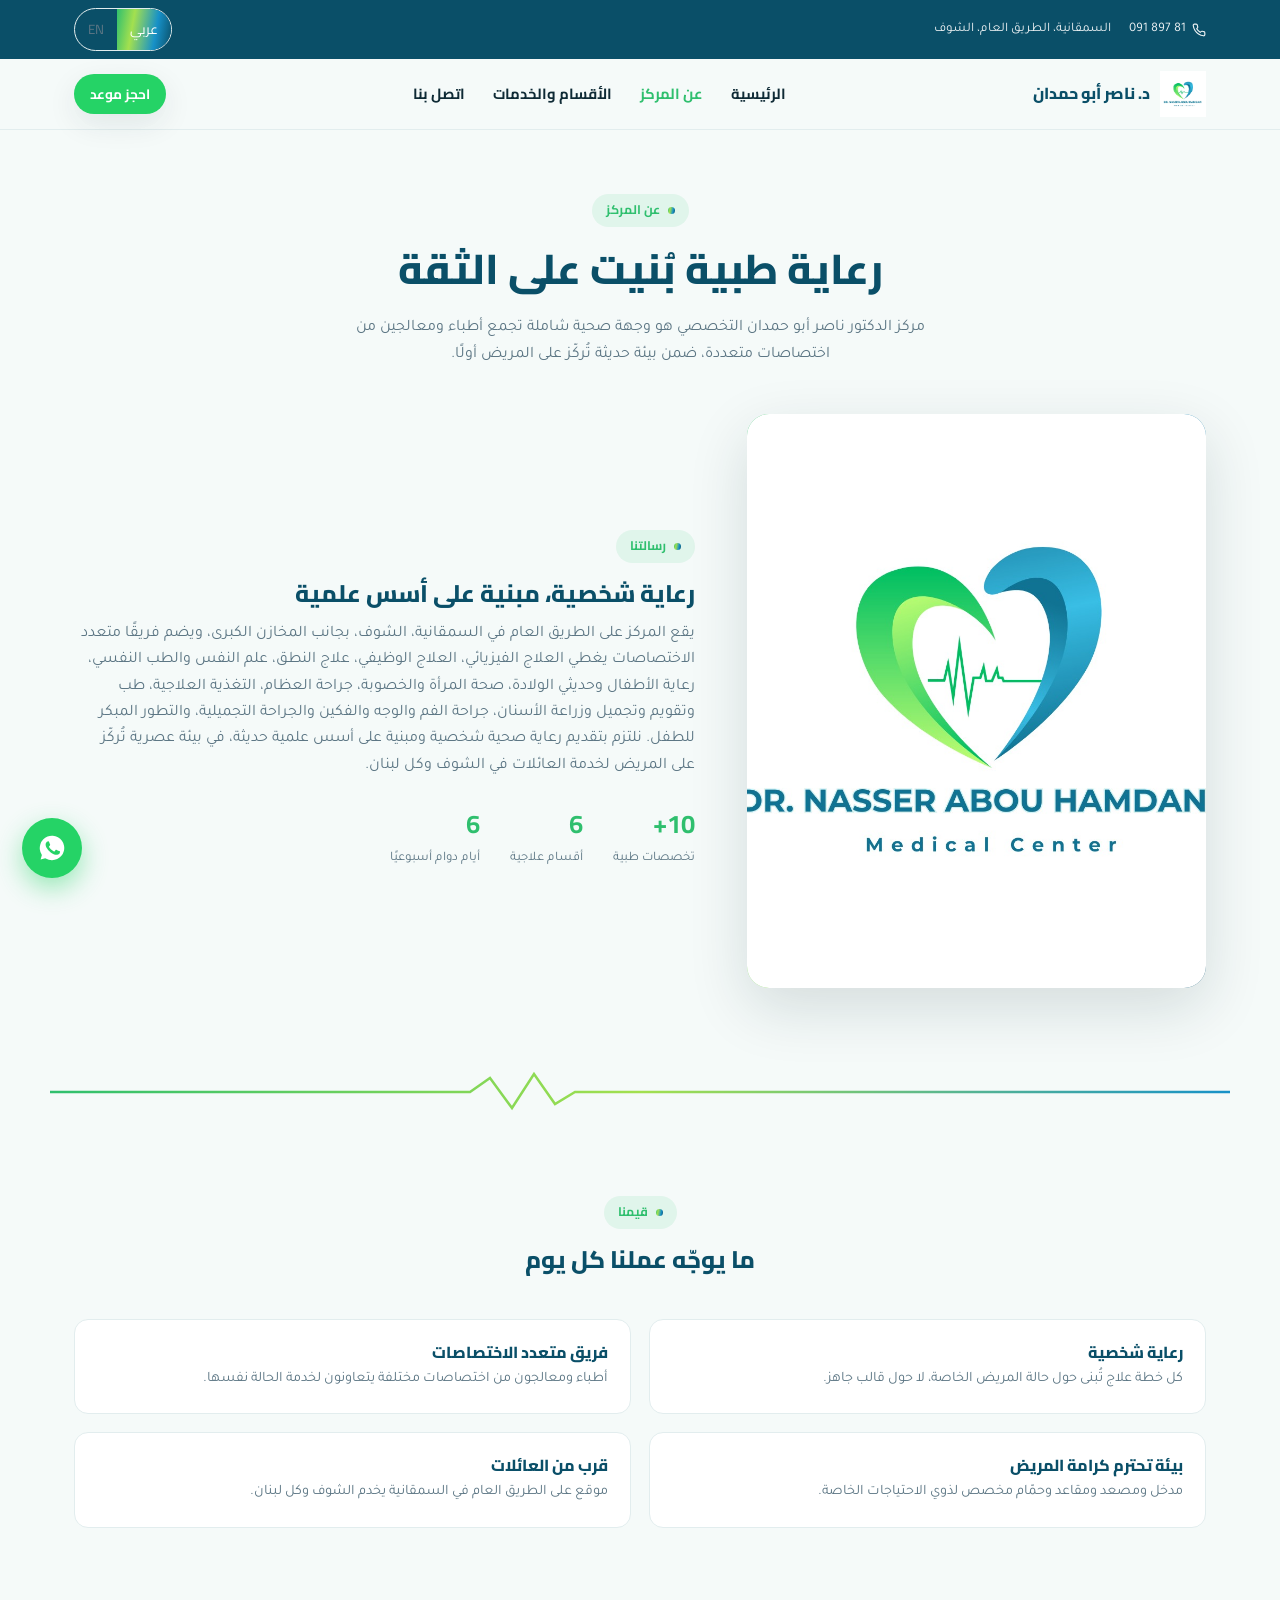
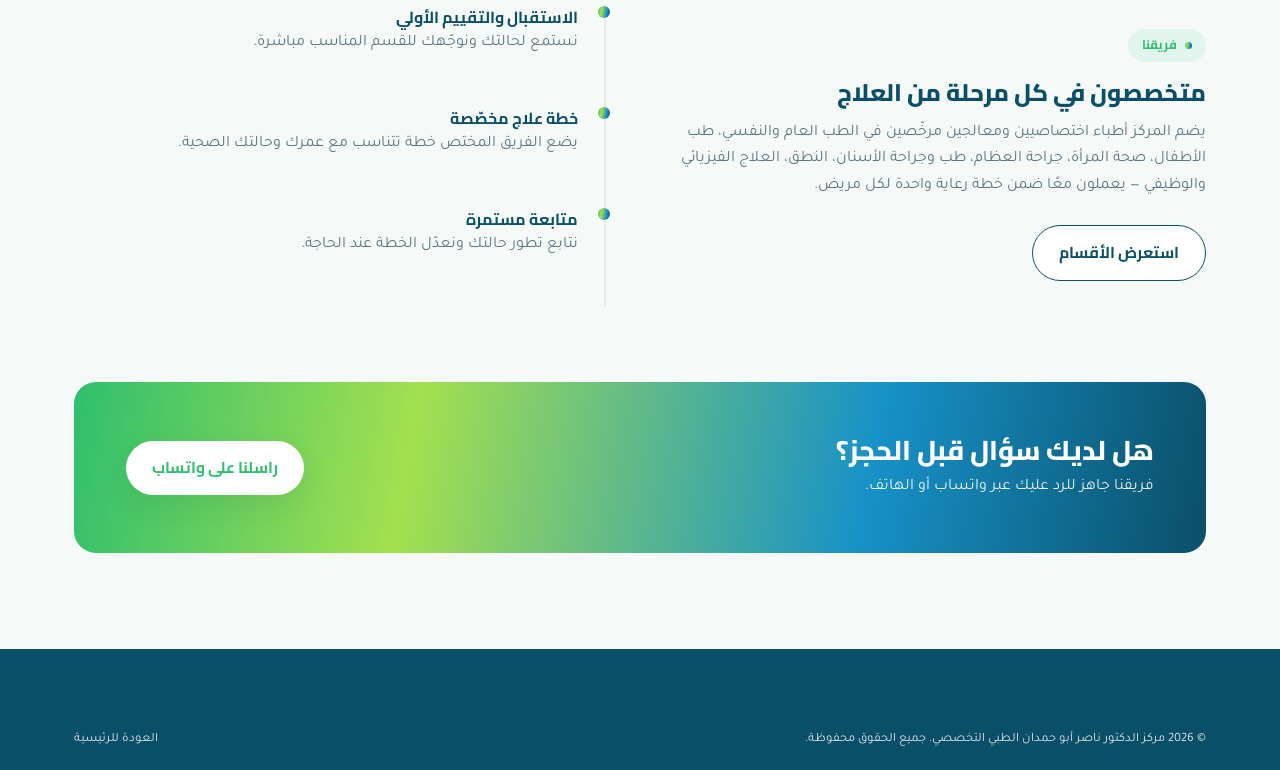
==== about.html @ 2fbe8fb5 "first commit" ====
<!DOCTYPE html>
<html lang="ar" dir="rtl">
<head>
<meta charset="UTF-8">
<meta name="viewport" content="width=device-width, initial-scale=1.0">
<title>عن المركز | About Us — Dr. Nasser Abou Hamdan Medical Center</title>
<link rel="icon" href="assets/logo.jpeg">
<link rel="stylesheet" href="assets/style.css">
</head>
<body data-page="about">

<div class="topbar">
  <div class="container">
    <div class="topbar-links">
      <a href="tel:+96181897091">
        <svg width="14" height="14" viewBox="0 0 24 24" fill="none" stroke="currentColor" stroke-width="2"><path d="M22 16.92v3a2 2 0 0 1-2.18 2 19.79 19.79 0 0 1-8.63-3.07 19.5 19.5 0 0 1-6-6 19.79 19.79 0 0 1-3.07-8.67A2 2 0 0 1 4.11 2h3a2 2 0 0 1 2 1.72c.12.9.34 1.79.65 2.65a2 2 0 0 1-.45 2.11L8.09 9.91a16 16 0 0 0 6 6l1.43-1.22a2 2 0 0 1 2.11-.45c.86.31 1.75.53 2.65.65A2 2 0 0 1 22 16.92z"/></svg>
        <span>81 897 091</span>
      </a>
      <a href="contact.html" data-ar="السمقانية، الطريق العام، الشوف" data-en="Samqaniyeh, Main Road, Chouf">السمقانية، الطريق العام، الشوف</a>
    </div>
    <div class="lang-toggle">
      <button data-lang="ar">عربي</button>
      <button data-lang="en">EN</button>
    </div>
  </div>
</div>

<nav class="mainnav">
  <div class="container">
    <a href="index.html" class="brand">
      <img src="assets/logo.jpeg" alt="logo">
      <span class="brand-text" data-ar="د. ناصر أبو حمدان" data-en="Dr. Nasser Abou Hamdan">د. ناصر أبو حمدان
        <span data-ar="مركز طبي تخصصي" data-en="Specialized Medical Center">مركز طبي تخصصي</span>
      </span>
    </a>
    <div class="navlinks">
      <a href="index.html" data-page="home" data-ar="الرئيسية" data-en="Home">الرئيسية</a>
      <a href="about.html" data-page="about" data-ar="عن المركز" data-en="About">عن المركز</a>
      <a href="services.html" data-page="services" data-ar="الأقسام والخدمات" data-en="Services">الأقسام والخدمات</a>
      <a href="contact.html" data-page="contact" data-ar="اتصل بنا" data-en="Contact">اتصل بنا</a>
    </div>
    <div class="nav-actions">
      <a class="btn btn-primary btn-sm" id="navWaBtn" target="_blank" rel="noopener">
        <span data-ar="احجز موعد" data-en="Book Now">احجز موعد</span>
      </a>
      <button class="burger" aria-label="menu"><span></span></button>
    </div>
  </div>
</nav>

<div class="mobile-drawer">
  <div class="panel">
    <button class="close-x">✕</button>
    <a href="index.html" data-ar="الرئيسية" data-en="Home">الرئيسية</a>
    <a href="about.html" data-ar="عن المركز" data-en="About">عن المركز</a>
    <a href="services.html" data-ar="الأقسام والخدمات" data-en="Services">الأقسام والخدمات</a>
    <a href="contact.html" data-ar="اتصل بنا" data-en="Contact">اتصل بنا</a>
    <a class="btn btn-primary btn-sm" id="navWaBtnMobile" target="_blank" rel="noopener" data-ar="احجز عبر واتساب" data-en="Book on WhatsApp">احجز عبر واتساب</a>
  </div>
</div>

<header class="hero" style="padding-bottom:20px;">
  <div class="container" style="grid-template-columns:1fr;text-align:center;">
    <div class="section-head center" style="margin-bottom:0;">
      <div class="eyebrow"><span class="dot"></span><span data-ar="عن المركز" data-en="About Us">عن المركز</span></div>
      <h1 style="font-size:clamp(1.9rem,3.4vw,2.6rem);" data-ar="رعاية طبية بُنيت على الثقة" data-en="Healthcare built on trust">رعاية طبية بُنيت على الثقة</h1>
      <p data-ar="مركز الدكتور ناصر أبو حمدان التخصصي هو وجهة صحية شاملة تجمع أطباء ومعالجين من اختصاصات متعددة، ضمن بيئة حديثة تُركّز على المريض أولًا." data-en="Dr. Nasser Abou Hamdan Specialized Medical Center is a comprehensive healthcare destination bringing together doctors and therapists from multiple specialties, in a modern, patient-first environment.">مركز طبي شامل.</p>
    </div>
  </div>
</header>

<section style="padding-top:10px;">
  <div class="container">
    <div class="about-split">
      <div class="about-photo"><img src="assets/logo.jpeg" alt="Dr. Nasser Abou Hamdan Medical Center"></div>
      <div>
        <div class="eyebrow"><span class="dot"></span><span data-ar="رسالتنا" data-en="Our Mission">رسالتنا</span></div>
        <h2 data-ar="رعاية شخصية، مبنية على أسس علمية" data-en="Personalized, evidence-based care">رعاية شخصية، مبنية على أسس علمية</h2>
        <p data-ar="يقع المركز على الطريق العام في السمقانية، الشوف، بجانب المخازن الكبرى، ويضم فريقًا متعدد الاختصاصات يغطي العلاج الفيزيائي، العلاج الوظيفي، علاج النطق، علم النفس والطب النفسي، رعاية الأطفال وحديثي الولادة، صحة المرأة والخصوبة، جراحة العظام، التغذية العلاجية، طب وتقويم وتجميل وزراعة الأسنان، جراحة الفم والوجه والفكين والجراحة التجميلية، والتطور المبكر للطفل. نلتزم بتقديم رعاية صحية شخصية ومبنية على أسس علمية حديثة، في بيئة عصرية تُركّز على المريض لخدمة العائلات في الشوف وكل لبنان." data-en="Located on the main road of Samqaniyeh, Chouf, next to Al Makhazen Al Koubra, the center brings together a multidisciplinary team covering physical therapy, occupational therapy, speech therapy, psychology and psychiatry, pediatric and newborn care, women's health and fertility, orthopedic surgery, clinical nutrition, general, cosmetic and implant dentistry with orthodontics, oral, maxillofacial and plastic surgery, and early childhood development. We are committed to personalized, evidence-based healthcare in a modern, patient-centered environment serving families across Chouf and all of Lebanon.">مركز طبي شامل يخدم العائلات.</p>
        <div class="stat-row">
          <div><b>10+</b><span data-ar="تخصصات طبية" data-en="Medical specialties">تخصصات طبية</span></div>
          <div><b>6</b><span data-ar="أقسام علاجية" data-en="Therapy departments">أقسام علاجية</span></div>
          <div><b>6</b><span data-ar="أيام دوام أسبوعيًا" data-en="Days open weekly">أيام دوام</span></div>
        </div>
      </div>
    </div>
  </div>
</section>

<div class="pulse-divider container">
  <svg viewBox="0 0 1180 44" preserveAspectRatio="none">
    <defs><linearGradient id="dividerGrad" x1="0" y1="0" x2="1" y2="0">
      <stop offset="0%" stop-color="#2fbf6e"/><stop offset="50%" stop-color="#a3e04f"/><stop offset="100%" stop-color="#1791c8"/>
    </linearGradient></defs>
    <path d="M0 22 H420 L440 8 L462 38 L484 4 L505 34 L525 22 H1180"/>
  </svg>
</div>

<section>
  <div class="container">
    <div class="section-head center">
      <div class="eyebrow"><span class="dot"></span><span data-ar="قيمنا" data-en="Our Values">قيمنا</span></div>
      <h2 data-ar="ما يوجّه عملنا كل يوم" data-en="What guides our work every day">ما يوجّه عملنا كل يوم</h2>
    </div>
    <div class="value-grid">
      <div class="value-card">
        <h4 data-ar="رعاية شخصية" data-en="Personalized care">رعاية شخصية</h4>
        <p data-ar="كل خطة علاج تُبنى حول حالة المريض الخاصة، لا حول قالب جاهز." data-en="Every treatment plan is built around the individual patient, not a generic template.">رعاية شخصية.</p>
      </div>
      <div class="value-card">
        <h4 data-ar="فريق متعدد الاختصاصات" data-en="Multidisciplinary team">فريق متعدد الاختصاصات</h4>
        <p data-ar="أطباء ومعالجون من اختصاصات مختلفة يتعاونون لخدمة الحالة نفسها." data-en="Doctors and therapists from different specialties collaborating on the same case.">فريق متعاون.</p>
      </div>
      <div class="value-card">
        <h4 data-ar="بيئة تحترم كرامة المريض" data-en="A dignified, accessible space">بيئة تحترم كرامة المريض</h4>
        <p data-ar="مدخل ومصعد ومقاعد وحمّام مخصص لذوي الاحتياجات الخاصة." data-en="Accessible entrance, elevator, seating and restroom for people with disabilities.">بيئة مخصصة.</p>
      </div>
      <div class="value-card">
        <h4 data-ar="قرب من العائلات" data-en="Close to families">قرب من العائلات</h4>
        <p data-ar="موقع على الطريق العام في السمقانية يخدم الشوف وكل لبنان." data-en="Located on the main road in Samqaniyeh, serving Chouf and all of Lebanon.">قرب من العائلات.</p>
      </div>
    </div>
  </div>
</section>

<section style="padding-top:0;">
  <div class="container">
    <div class="about-split" style="grid-template-columns:1fr 1fr;">
      <div>
        <div class="eyebrow"><span class="dot"></span><span data-ar="فريقنا" data-en="Our Team">فريقنا</span></div>
        <h2 data-ar="متخصصون في كل مرحلة من العلاج" data-en="Specialists at every stage of care">متخصصون في كل مرحلة من العلاج</h2>
        <p data-ar="يضم المركز أطباء اختصاصيين ومعالجين مرخّصين في الطب العام والنفسي، طب الأطفال، صحة المرأة، جراحة العظام، طب وجراحة الأسنان، النطق، العلاج الفيزيائي والوظيفي — يعملون معًا ضمن خطة رعاية واحدة لكل مريض." data-en="The center brings together licensed specialist physicians and therapists across general and mental health, pediatrics, women's health, orthopedics, dentistry, speech therapy, and physical and occupational therapy — working together on one care plan per patient.">فريقنا يضم أطباء ومعالجين مرخّصين.</p>
        <a href="services.html" class="btn btn-outline" style="margin-top:10px;">
          <span data-ar="استعرض الأقسام" data-en="Browse departments">استعرض الأقسام</span>
        </a>
      </div>
      <ul class="timeline">
        <li><b data-ar="الاستقبال والتقييم الأولي" data-en="Reception & initial assessment">الاستقبال والتقييم الأولي</b><p data-ar="نستمع لحالتك ونوجّهك للقسم المناسب مباشرة." data-en="We listen to your case and direct you to the right department right away.">نستمع لحالتك.</p></li>
        <li><b data-ar="خطة علاج مخصّصة" data-en="A tailored treatment plan">خطة علاج مخصّصة</b><p data-ar="يضع الفريق المختص خطة تتناسب مع عمرك وحالتك الصحية." data-en="Our specialists design a plan that fits your age and health condition.">خطة علاج مخصصة.</p></li>
        <li><b data-ar="متابعة مستمرة" data-en="Ongoing follow-up">متابعة مستمرة</b><p data-ar="نتابع تطور حالتك ونعدّل الخطة عند الحاجة." data-en="We track your progress and adjust the plan whenever needed.">متابعة مستمرة.</p></li>
      </ul>
    </div>
  </div>
</section>

<section style="padding-top:0;">
  <div class="container">
    <div class="cta-band">
      <div>
        <h2 data-ar="هل لديك سؤال قبل الحجز؟" data-en="Have a question before you book?">هل لديك سؤال قبل الحجز؟</h2>
        <p data-ar="فريقنا جاهز للرد عليك عبر واتساب أو الهاتف." data-en="Our team is ready to answer you on WhatsApp or by phone.">فريقنا جاهز للرد.</p>
      </div>
      <a class="btn btn-primary" id="ctaWaBtn" target="_blank" rel="noopener">
        <span data-ar="راسلنا على واتساب" data-en="Message us on WhatsApp">راسلنا على واتساب</span>
      </a>
    </div>
  </div>
</section>

<footer>
  <div class="container">
    <div class="footer-bottom" style="border-top:0;margin-top:0;">
      <span data-ar="© 2026 مركز الدكتور ناصر أبو حمدان الطبي التخصصي. جميع الحقوق محفوظة." data-en="© 2026 Dr. Nasser Abou Hamdan Specialized Medical Center. All rights reserved.">© 2026 جميع الحقوق محفوظة</span>
      <a href="index.html" data-ar="العودة للرئيسية" data-en="Back to home">العودة للرئيسية</a>
    </div>
  </div>
</footer>

<a class="wa-float" id="floatWaBtn" target="_blank" rel="noopener" aria-label="WhatsApp">
  <svg viewBox="0 0 24 24"><path d="M17.5 14.4c-.3-.1-1.7-.9-2-1-.3-.1-.4-.1-.6.1-.2.3-.7 1-.8 1.1-.2.2-.3.2-.5.1-.3-.1-1.2-.5-2.3-1.5-.9-.8-1.4-1.7-1.6-2-.2-.3 0-.5.1-.6.1-.1.3-.3.4-.5.1-.1.2-.3.3-.5.1-.2 0-.4 0-.5-.1-.1-.6-1.5-.8-2-.2-.5-.4-.4-.6-.4h-.5c-.2 0-.5.1-.7.3-.3.3-1 1-1 2.4s1 2.8 1.2 3c.1.2 2 3 4.8 4.3.7.3 1.2.5 1.6.6.7.2 1.3.2 1.8.1.5-.1 1.7-.7 1.9-1.4.2-.7.2-1.2.2-1.3-.1-.1-.3-.2-.5-.3zM12 21.8a9.8 9.8 0 0 1-5-1.4l-.4-.2-3.7 1 1-3.6-.2-.4A9.8 9.8 0 1 1 12 21.8z"/></svg>
</a>

<script src="assets/data.js"></script>
<script src="assets/script.js"></script>
<script>
  function wireWhatsApp(){
    document.getElementById("navWaBtn").href = waGeneral();
    document.getElementById("navWaBtnMobile").href = waGeneral();
    document.getElementById("ctaWaBtn").href = waGeneral();
    document.getElementById("floatWaBtn").href = waGeneral();
  }
  document.addEventListener("DOMContentLoaded", wireWhatsApp);
  document.body.addEventListener("langchange", wireWhatsApp);
</script>
</body>
</html>
---- assets/style.css ----
/* =========================================================
   Dr. Nasser Abou Hamdan Specialized Medical Center
   Design tokens derived from the center's heart/pulse logo
   ========================================================= */

   @import url('https://fonts.googleapis.com/css2?family=Cairo:wght@600;700;800;900&family=Tajawal:wght@300;400;500;700&display=swap');

   :root{
     --green-1:#2fbf6e;
     --green-2:#a3e04f;
     --blue-1:#1791c8;
     --blue-2:#0a4f68;
     --ink:#0e2a35;
     --muted:#5c7684;
     --bg:#f5faf9;
     --surface:#ffffff;
     --line:#e2edee;
     --radius-lg:22px;
     --radius-md:14px;
     --radius-sm:9px;
     --shadow-sm:0 2px 10px rgba(14,42,53,.06);
     --shadow-md:0 10px 30px rgba(14,42,53,.09);
     --shadow-lg:0 20px 60px rgba(14,42,53,.14);
     --grad-brand:linear-gradient(100deg,var(--green-1) 0%,var(--green-2) 30%,var(--blue-1) 70%,var(--blue-2) 100%);
     --grad-soft:linear-gradient(135deg,rgba(47,191,110,.10),rgba(23,145,200,.10));
     --maxw:1180px;
   }
   
   *{box-sizing:border-box;}
   html{scroll-behavior:smooth;}
   body{
     margin:0;
     background:var(--bg);
     color:var(--ink);
     font-family:'Tajawal',sans-serif;
     font-weight:400;
     line-height:1.65;
     -webkit-font-smoothing:antialiased;
   }
   h1,h2,h3,h4,.display{
     font-family:'Cairo',sans-serif;
     font-weight:800;
     color:var(--blue-2);
     line-height:1.25;
     margin:0 0 .5em;
   }
   p{margin:0 0 1em;color:var(--muted);}
   a{color:inherit;text-decoration:none;}
   img{max-width:100%;display:block;}
   ul{padding:0;margin:0;list-style:none;}
   button{font-family:inherit;cursor:pointer;border:none;background:none;}
   .container{max-width:var(--maxw);margin:0 auto;padding:0 24px;}
   .eyebrow{
     display:inline-flex;align-items:center;gap:8px;
     font-family:'Cairo',sans-serif;font-weight:700;font-size:.78rem;
     letter-spacing:.12em;text-transform:uppercase;
     color:var(--green-1);
     background:rgba(47,191,110,.10);
     padding:6px 14px;border-radius:999px;
     margin-bottom:16px;
   }
   [dir="rtl"] .eyebrow{letter-spacing:0;}
   .eyebrow .dot{width:7px;height:7px;border-radius:50%;background:var(--grad-brand);}
   
   /* ---------- buttons ---------- */
   .btn{
     display:inline-flex;align-items:center;gap:10px;
     font-family:'Cairo',sans-serif;font-weight:700;font-size:.98rem;
     padding:14px 26px;border-radius:999px;
     transition:transform .18s ease,box-shadow .18s ease,background .18s ease;
     white-space:nowrap;
   }
   .btn:hover{transform:translateY(-2px);}
   .btn-primary{
     background:#25D366;color:#fff;box-shadow:var(--shadow-md);
   }
   .btn-primary:hover{box-shadow:0 14px 34px rgba(37,211,102,.35);}
   .btn-outline{
     border:1.5px solid var(--blue-2);color:var(--blue-2);background:var(--surface);
   }
   .btn-outline:hover{background:var(--blue-2);color:#fff;}
   .btn-ghost{color:var(--blue-2);font-family:'Cairo',sans-serif;font-weight:700;}
   .btn-sm{padding:9px 16px;font-size:.85rem;border-radius:999px;}
   .btn svg{width:18px;height:18px;flex-shrink:0;}
   
   /* ---------- top bar + nav ---------- */
   .topbar{
     background:var(--blue-2);color:#fff;font-size:.82rem;
   }
   .topbar .container{
     display:flex;justify-content:space-between;align-items:center;flex-wrap:wrap;gap:8px;
     padding-top:8px;padding-bottom:8px;
   }
   .topbar a{opacity:.92;display:inline-flex;align-items:center;gap:6px;}
   .topbar a:hover{opacity:1;text-decoration:underline;}
   .topbar-links{display:flex;gap:18px;flex-wrap:wrap;}
   
   nav.mainnav{
     position:sticky;top:0;z-index:100;
     background:rgba(245,250,249,.88);
     backdrop-filter:blur(10px);
     border-bottom:1px solid var(--line);
   }
   .mainnav .container{display:flex;align-items:center;justify-content:space-between;padding-top:12px;padding-bottom:12px;gap:18px;}
   .brand{display:flex;align-items:center;gap:10px;}
   .brand img{height:46px;width:auto;}
   .brand-text{font-family:'Cairo',sans-serif;font-weight:800;color:var(--blue-2);font-size:1rem;line-height:1.2;}
   .brand-text span{display:block;font-family:'Tajawal',sans-serif;font-weight:500;color:var(--muted);font-size:.72rem;}
   .navlinks{display:flex;align-items:center;gap:28px;font-family:'Cairo',sans-serif;font-weight:700;font-size:.92rem;}
   .navlinks a{color:var(--ink);position:relative;padding:4px 0;}
   .navlinks a.active,.navlinks a:hover{color:var(--green-1);}
   .nav-actions{display:flex;align-items:center;gap:12px;}
   .lang-toggle{
     display:flex;align-items:center;border:1.5px solid var(--line);border-radius:999px;overflow:hidden;font-family:'Cairo',sans-serif;font-weight:700;font-size:.78rem;
   }
   .lang-toggle button{padding:8px 13px;color:var(--muted);}
   .lang-toggle button.active{background:var(--grad-brand);color:#fff;}
   .burger{display:none;width:40px;height:40px;border-radius:10px;align-items:center;justify-content:center;border:1.5px solid var(--line);}
   .burger span,.burger span::before,.burger span::after{content:"";display:block;width:18px;height:2px;background:var(--ink);position:relative;transition:.2s;}
   .burger span::before{position:absolute;top:-6px;}
   .burger span::after{position:absolute;top:6px;}
   
   /* ---------- hero ---------- */
   .hero{padding:64px 0 40px;position:relative;overflow:hidden;}
   .hero .container{display:grid;grid-template-columns:1.1fr .9fr;gap:56px;align-items:center;}
   .hero h1{font-size:clamp(2.1rem,4vw,3.2rem);}
   .hero h1 em{font-style:normal;background:var(--grad-brand);-webkit-background-clip:text;background-clip:text;color:transparent;}
   .hero-lead{font-size:1.08rem;max-width:52ch;}
   .hero-actions{display:flex;gap:14px;flex-wrap:wrap;margin-top:26px;}
   .hero-stats{display:flex;gap:28px;margin-top:36px;flex-wrap:wrap;}
   .hero-stats div{}
   .hero-stats b{display:block;font-family:'Cairo',sans-serif;font-size:1.5rem;color:var(--blue-2);}
   .hero-stats span{font-size:.82rem;color:var(--muted);}
   .hero-visual{
     position:relative;background:var(--surface);border-radius:var(--radius-lg);
     box-shadow:var(--shadow-lg);padding:30px;border:1px solid var(--line);
   }
   .hero-visual svg{width:100%;height:auto;}
   .pulse-path{
     fill:none;stroke-width:3.5;stroke-linecap:round;stroke-linejoin:round;
     stroke:url(#pulseGrad);
     stroke-dasharray:900;stroke-dashoffset:900;
     animation:draw 2.4s ease-out forwards .3s;
   }
   @keyframes draw{to{stroke-dashoffset:0;}}
   .hero-badge{
     position:absolute;bottom:-18px;inset-inline-start:24px;
     background:var(--blue-2);color:#fff;border-radius:14px;padding:12px 18px;
     box-shadow:var(--shadow-md);font-family:'Cairo',sans-serif;
     display:flex;align-items:center;gap:10px;
   }
   .hero-badge b{font-size:1.3rem;}
   .hero-badge span{font-size:.72rem;opacity:.85;display:block;font-family:'Tajawal',sans-serif;}
   
   /* ---------- pulse divider ---------- */
   .pulse-divider{padding:6px 0;}
   .pulse-divider svg{width:100%;height:44px;display:block;}
   .pulse-divider path{
     fill:none;stroke:url(#dividerGrad);stroke-width:2.5;
     stroke-dasharray:1400;stroke-dashoffset:1400;transition:stroke-dashoffset 1.6s ease-out;
   }
   .pulse-divider.in-view path{stroke-dashoffset:0;}
   
   /* ---------- info strip ---------- */
   .infostrip{background:var(--surface);border-top:1px solid var(--line);border-bottom:1px solid var(--line);}
   .infostrip .container{display:flex;flex-wrap:wrap;gap:26px;justify-content:space-between;padding-top:20px;padding-bottom:20px;}
   .info-item{display:flex;align-items:center;gap:12px;font-size:.88rem;}
   .info-item .ic{width:38px;height:38px;border-radius:10px;background:var(--grad-soft);display:flex;align-items:center;justify-content:center;flex-shrink:0;}
   .info-item .ic svg{width:19px;height:19px;stroke:var(--blue-2);}
   .info-item b{display:block;font-family:'Cairo',sans-serif;color:var(--ink);}
   .info-item span{color:var(--muted);}
   
   /* ---------- sections ---------- */
   section{padding:76px 0;}
   .section-head{max-width:640px;margin-bottom:44px;}
   .section-head.center{margin-inline:auto;text-align:center;}
   
   /* department cards */
   .dept-grid{display:grid;grid-template-columns:repeat(3,1fr);gap:22px;}
   .dept-card{
     background:var(--surface);border:1px solid var(--line);border-radius:var(--radius-lg);
     padding:28px;transition:transform .2s ease,box-shadow .2s ease,border-color .2s ease;
     display:flex;flex-direction:column;gap:14px;
   }
   .dept-card:hover{transform:translateY(-6px);box-shadow:var(--shadow-md);border-color:transparent;}
   .dept-icon{
     width:54px;height:54px;border-radius:16px;background:var(--grad-brand);
     display:flex;align-items:center;justify-content:center;
   }
   .dept-icon svg{width:26px;height:26px;stroke:#fff;fill:none;}
   .dept-card h3{font-size:1.12rem;margin-bottom:4px;}
   .dept-card p{font-size:.92rem;margin-bottom:6px;}
   .dept-card .count{font-size:.78rem;color:var(--green-1);font-family:'Cairo',sans-serif;font-weight:700;}
   .dept-card .more{margin-top:auto;font-family:'Cairo',sans-serif;font-weight:700;font-size:.86rem;color:var(--blue-1);display:flex;align-items:center;gap:6px;}
   .dept-card .more svg{width:15px;height:15px;transition:transform .2s;}
   [dir="rtl"] .dept-card .more svg{transform:scaleX(-1);}
   .dept-card:hover .more svg{transform:translateX(4px);}
   [dir="rtl"] .dept-card:hover .more svg{transform:scaleX(-1) translateX(4px);}
   
   /* about strip */
   .about-split{display:grid;grid-template-columns:.85fr 1.15fr;gap:52px;align-items:center;}
   .about-photo{
     border-radius:var(--radius-lg);overflow:hidden;box-shadow:var(--shadow-lg);
     aspect-ratio:4/5;background:var(--grad-brand);display:flex;align-items:center;justify-content:center;
   }
   .about-photo img{width:100%;height:100%;object-fit:cover;}
   .stat-row{display:flex;gap:30px;margin-top:24px;flex-wrap:wrap;}
   .stat-row div b{font-family:'Cairo',sans-serif;font-size:1.6rem;color:var(--green-1);display:block;}
   .stat-row div span{font-size:.82rem;color:var(--muted);}
   
   /* why-us icons */
   .feature-grid{display:grid;grid-template-columns:repeat(4,1fr);gap:20px;}
   .feature-card{background:var(--surface);border:1px solid var(--line);border-radius:var(--radius-md);padding:22px;text-align:center;}
   .feature-card .ic{width:48px;height:48px;border-radius:12px;background:var(--grad-soft);display:flex;align-items:center;justify-content:center;margin:0 auto 14px;}
   .feature-card svg{width:22px;height:22px;stroke:var(--blue-2);}
   .feature-card h4{font-size:.95rem;margin-bottom:4px;}
   .feature-card p{font-size:.82rem;margin:0;}
   
   /* CTA band */
   .cta-band{background:var(--grad-brand);border-radius:var(--radius-lg);padding:52px;display:flex;align-items:center;justify-content:space-between;gap:24px;flex-wrap:wrap;color:#fff;}
   .cta-band h2{color:#fff;margin-bottom:6px;font-size:1.7rem;}
   .cta-band p{color:rgba(255,255,255,.9);margin:0;}
   .cta-band .btn-primary{background:#fff;color:var(--green-1);}
   .cta-band .btn-primary:hover{box-shadow:0 14px 34px rgba(0,0,0,.2);}
   
   /* footer */
   footer{background:var(--blue-2);color:rgba(255,255,255,.85);padding:60px 0 20px;margin-top:20px;}
   .footer-grid{display:grid;grid-template-columns:1.3fr 1fr 1fr 1fr;gap:40px;}
   .footer-grid h4{color:#fff;font-size:.95rem;margin-bottom:16px;}
   .footer-grid ul li{margin-bottom:10px;font-size:.88rem;}
   .footer-grid ul li a:hover{color:#fff;text-decoration:underline;}
   .footer-brand{display:flex;align-items:center;gap:10px;margin-bottom:14px;}
   .footer-brand img{height:44px;width:44px;object-fit:cover;border-radius:10px;background:#fff;padding:3px;}
   .footer-brand b{font-family:'Cairo',sans-serif;color:#fff;font-size:1rem;}
   .footer-social{display:flex;gap:10px;margin-top:16px;}
   .footer-social a{width:38px;height:38px;border-radius:50%;background:rgba(255,255,255,.12);display:flex;align-items:center;justify-content:center;}
   .footer-social svg{width:17px;height:17px;stroke:#fff;}
   .footer-bottom{border-top:1px solid rgba(255,255,255,.14);margin-top:40px;padding-top:20px;display:flex;justify-content:space-between;font-size:.8rem;flex-wrap:wrap;gap:10px;}
   
   /* whatsapp floating button */
   .wa-float{
     position:fixed;bottom:22px;inset-inline-end:22px;z-index:200;
     width:60px;height:60px;border-radius:50%;background:#25D366;
     display:flex;align-items:center;justify-content:center;box-shadow:0 10px 26px rgba(37,211,102,.45);
     animation:pop .3s ease;
   }
   .wa-float svg{width:30px;height:30px;fill:#fff;}
   @keyframes pop{from{transform:scale(0);}to{transform:scale(1);}}
   
   /* ---------- services page ---------- */
   .tabs{display:flex;gap:10px;flex-wrap:wrap;margin-bottom:40px;}
   .tab-btn{
     padding:11px 20px;border-radius:999px;border:1.5px solid var(--line);
     font-family:'Cairo',sans-serif;font-weight:700;font-size:.86rem;color:var(--muted);
     background:var(--surface);display:flex;align-items:center;gap:8px;transition:.18s;
   }
   .tab-btn svg{width:16px;height:16px;}
   .tab-btn.active{background:var(--grad-brand);color:#fff;border-color:transparent;}
   .tab-panel{display:none;}
   .tab-panel.active{display:block;animation:fadein .35s ease;}
   @keyframes fadein{from{opacity:0;transform:translateY(6px);}to{opacity:1;transform:none;}}
   .dept-panel-head{display:flex;align-items:center;gap:16px;margin-bottom:8px;}
   .dept-panel-head .dept-icon{width:48px;height:48px;border-radius:14px;}
   .dept-panel-head h2{margin-bottom:2px;font-size:1.4rem;}
   .dept-panel-desc{max-width:70ch;margin-bottom:30px;}
   .service-grid{display:grid;grid-template-columns:repeat(2,1fr);gap:14px;}
   .service-card{
     background:var(--surface);border:1px solid var(--line);border-radius:var(--radius-md);
     padding:16px 18px;display:flex;align-items:center;justify-content:space-between;gap:14px;
   }
   .service-card span{font-weight:500;font-size:.96rem;color:var(--ink);}
   .service-card .book-mini{
     flex-shrink:0;width:36px;height:36px;border-radius:50%;background:#25D366;
     display:flex;align-items:center;justify-content:center;
   }
   .service-card .book-mini svg{width:17px;height:17px;fill:#fff;}
   
   /* ---------- contact page ---------- */
   .contact-grid{display:grid;grid-template-columns:1fr 1fr;gap:44px;}
   .contact-card{background:var(--surface);border:1px solid var(--line);border-radius:var(--radius-lg);padding:30px;}
   .contact-card h3{font-size:1.05rem;margin-bottom:18px;}
   .contact-row{display:flex;align-items:flex-start;gap:14px;margin-bottom:18px;}
   .contact-row .ic{width:40px;height:40px;border-radius:11px;background:var(--grad-soft);display:flex;align-items:center;justify-content:center;flex-shrink:0;}
   .contact-row .ic svg{width:19px;height:19px;stroke:var(--blue-2);}
   .contact-row b{display:block;font-family:'Cairo',sans-serif;font-size:.92rem;}
   .contact-row span,.contact-row a{font-size:.88rem;color:var(--muted);}
   .map-embed{border-radius:var(--radius-lg);overflow:hidden;border:1px solid var(--line);box-shadow:var(--shadow-sm);}
   .map-embed iframe{width:100%;height:420px;border:0;display:block;}
   .hours-table{width:100%;border-collapse:collapse;font-size:.92rem;}
   .hours-table td{padding:9px 0;border-bottom:1px solid var(--line);}
   .hours-table td:last-child{text-align:end;color:var(--muted);}
   .hours-table tr.today td{color:var(--green-1);font-weight:700;}
   
   /* ---------- about page ---------- */
   .value-grid{display:grid;grid-template-columns:repeat(2,1fr);gap:18px;}
   .value-card{background:var(--surface);border:1px solid var(--line);border-radius:var(--radius-md);padding:22px;}
   .value-card h4{font-size:1rem;margin-bottom:6px;}
   .value-card p{font-size:.9rem;margin:0;}
   .timeline{border-inline-start:2px solid var(--line);padding-inline-start:26px;margin-inline-start:8px;}
   .timeline li{position:relative;padding-bottom:32px;}
   .timeline li::before{content:"";position:absolute;inset-inline-start:-32px;top:2px;width:12px;height:12px;border-radius:50%;background:var(--grad-brand);}
   .timeline b{display:block;font-family:'Cairo',sans-serif;color:var(--blue-2);}
   
   /* ---------- responsive ---------- */
   @media (max-width:960px){
     .navlinks{display:none;}
     .burger{display:flex;}
     .hero .container,.about-split,.contact-grid{grid-template-columns:1fr;}
     .hero-visual{order:-1;}
     .dept-grid{grid-template-columns:repeat(2,1fr);}
     .feature-grid{grid-template-columns:repeat(2,1fr);}
     .footer-grid{grid-template-columns:repeat(2,1fr);}
     .service-grid{grid-template-columns:1fr;}
     .value-grid{grid-template-columns:1fr;}
   }
   @media (max-width:560px){
     .dept-grid{grid-template-columns:1fr;}
     .feature-grid{grid-template-columns:1fr;}
     .footer-grid{grid-template-columns:1fr;}
     .cta-band{flex-direction:column;text-align:center;padding:36px 24px;}
     .hero{padding-top:32px;}
   }
   
   /* mobile nav drawer */
   .mobile-drawer{
     position:fixed;inset:0;background:rgba(14,42,53,.55);z-index:150;display:none;
   }
   .mobile-drawer.open{display:block;}
   .mobile-drawer .panel{
     position:absolute;top:0;inset-inline-end:0;width:78%;max-width:320px;height:100%;background:var(--surface);
     padding:26px;display:flex;flex-direction:column;gap:22px;
   }
   .mobile-drawer a{font-family:'Cairo',sans-serif;font-weight:700;font-size:1.05rem;color:var(--ink);}
   .mobile-drawer .close-x{align-self:flex-end;width:36px;height:36px;border-radius:50%;border:1.5px solid var(--line);display:flex;align-items:center;justify-content:center;}
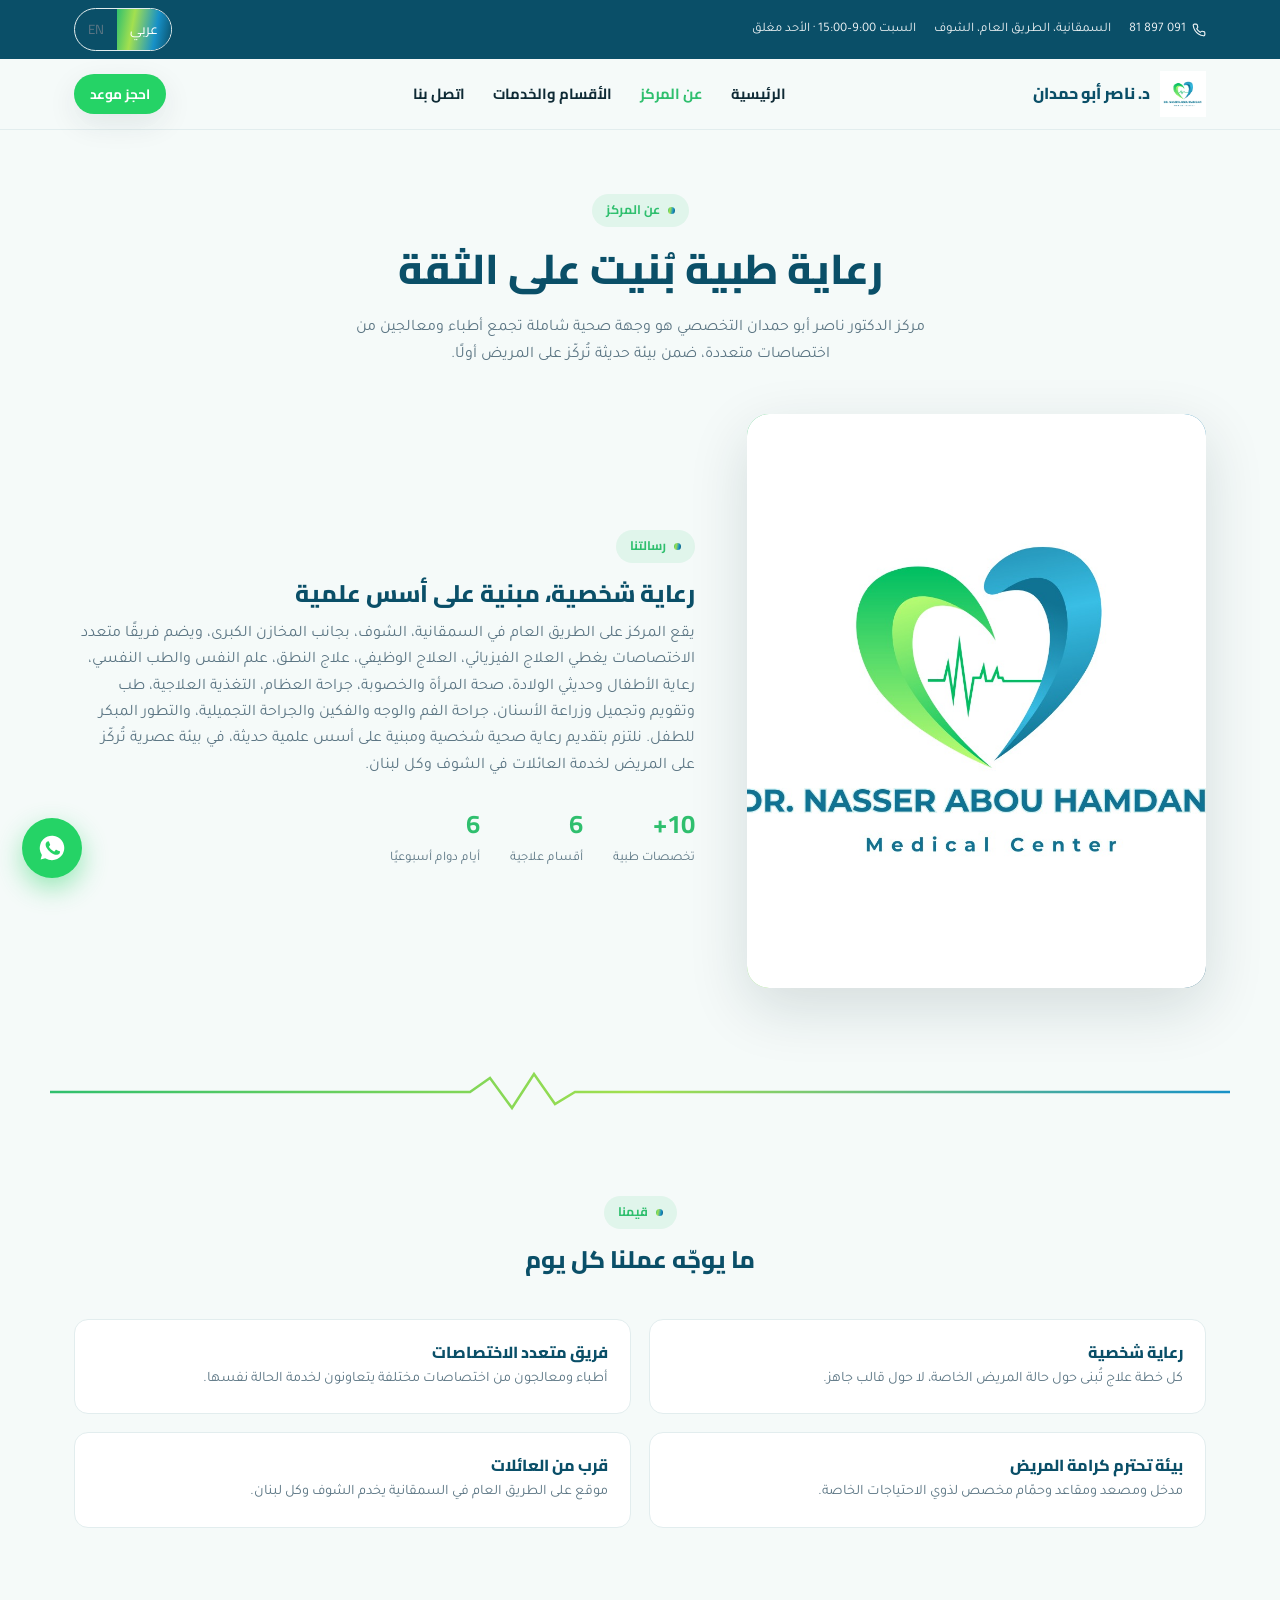
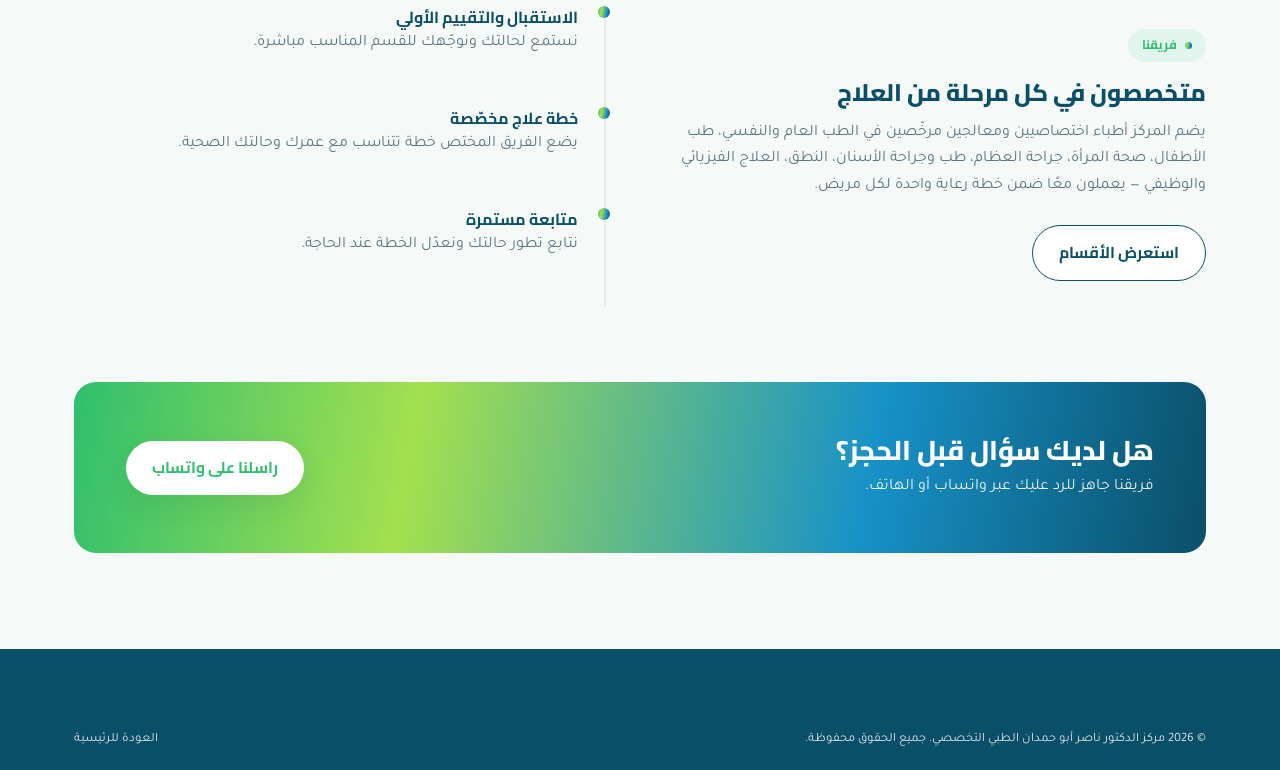
==== commit 16015c84: "navbar fix" ====
--- a/about.html
+++ b/about.html
@@ -9,21 +9,22 @@
 </head>
 <body data-page="about">
 
-<div class="topbar">
-  <div class="container">
-    <div class="topbar-links">
-      <a href="tel:+96181897091">
-        <svg width="14" height="14" viewBox="0 0 24 24" fill="none" stroke="currentColor" stroke-width="2"><path d="M22 16.92v3a2 2 0 0 1-2.18 2 19.79 19.79 0 0 1-8.63-3.07 19.5 19.5 0 0 1-6-6 19.79 19.79 0 0 1-3.07-8.67A2 2 0 0 1 4.11 2h3a2 2 0 0 1 2 1.72c.12.9.34 1.79.65 2.65a2 2 0 0 1-.45 2.11L8.09 9.91a16 16 0 0 0 6 6l1.43-1.22a2 2 0 0 1 2.11-.45c.86.31 1.75.53 2.65.65A2 2 0 0 1 22 16.92z"/></svg>
-        <span>81 897 091</span>
-      </a>
-      <a href="contact.html" data-ar="السمقانية، الطريق العام، الشوف" data-en="Samqaniyeh, Main Road, Chouf">السمقانية، الطريق العام، الشوف</a>
-    </div>
-    <div class="lang-toggle">
-      <button data-lang="ar">عربي</button>
-      <button data-lang="en">EN</button>
+  <div class="topbar">
+    <div class="container">
+      <div class="topbar-links">
+        <a href="tel:+96181897091">
+          <svg width="14" height="14" viewBox="0 0 24 24" fill="none" stroke="currentColor" stroke-width="2"><path d="M22 16.92v3a2 2 0 0 1-2.18 2 19.79 19.79 0 0 1-8.63-3.07 19.5 19.5 0 0 1-6-6 19.79 19.79 0 0 1-3.07-8.67A2 2 0 0 1 4.11 2h3a2 2 0 0 1 2 1.72c.12.9.34 1.79.65 2.65a2 2 0 0 1-.45 2.11L8.09 9.91a16 16 0 0 0 6 6l1.43-1.22a2 2 0 0 1 2.11-.45c.86.31 1.75.53 2.65.65A2 2 0 0 1 22 16.92z"/></svg>
+          <span data-ar="091 897 81" data-en="81 897 091">81 897 091</span>
+        </a>
+        <a data-ar="السمقانية، الطريق العام، الشوف" data-en="Samqaniyeh, Main Road, Chouf" data-href-ar="contact.html" data-href-en="contact.html" href="contact.html">السمقانية، الطريق العام، الشوف</a>
+        <a data-ar="السبت 9:00–15:00 · الأحد مغلق" data-en="Sat 9:00–15:00 · Sun Closed" href="contact.html">السبت 9:00–15:00 · الأحد مغلق</a>
+      </div>
+      <div class="lang-toggle">
+        <button data-lang="ar">عربي</button>
+        <button data-lang="en">EN</button>
+      </div>
     </div>
   </div>
-</div>
 
 <nav class="mainnav">
   <div class="container">
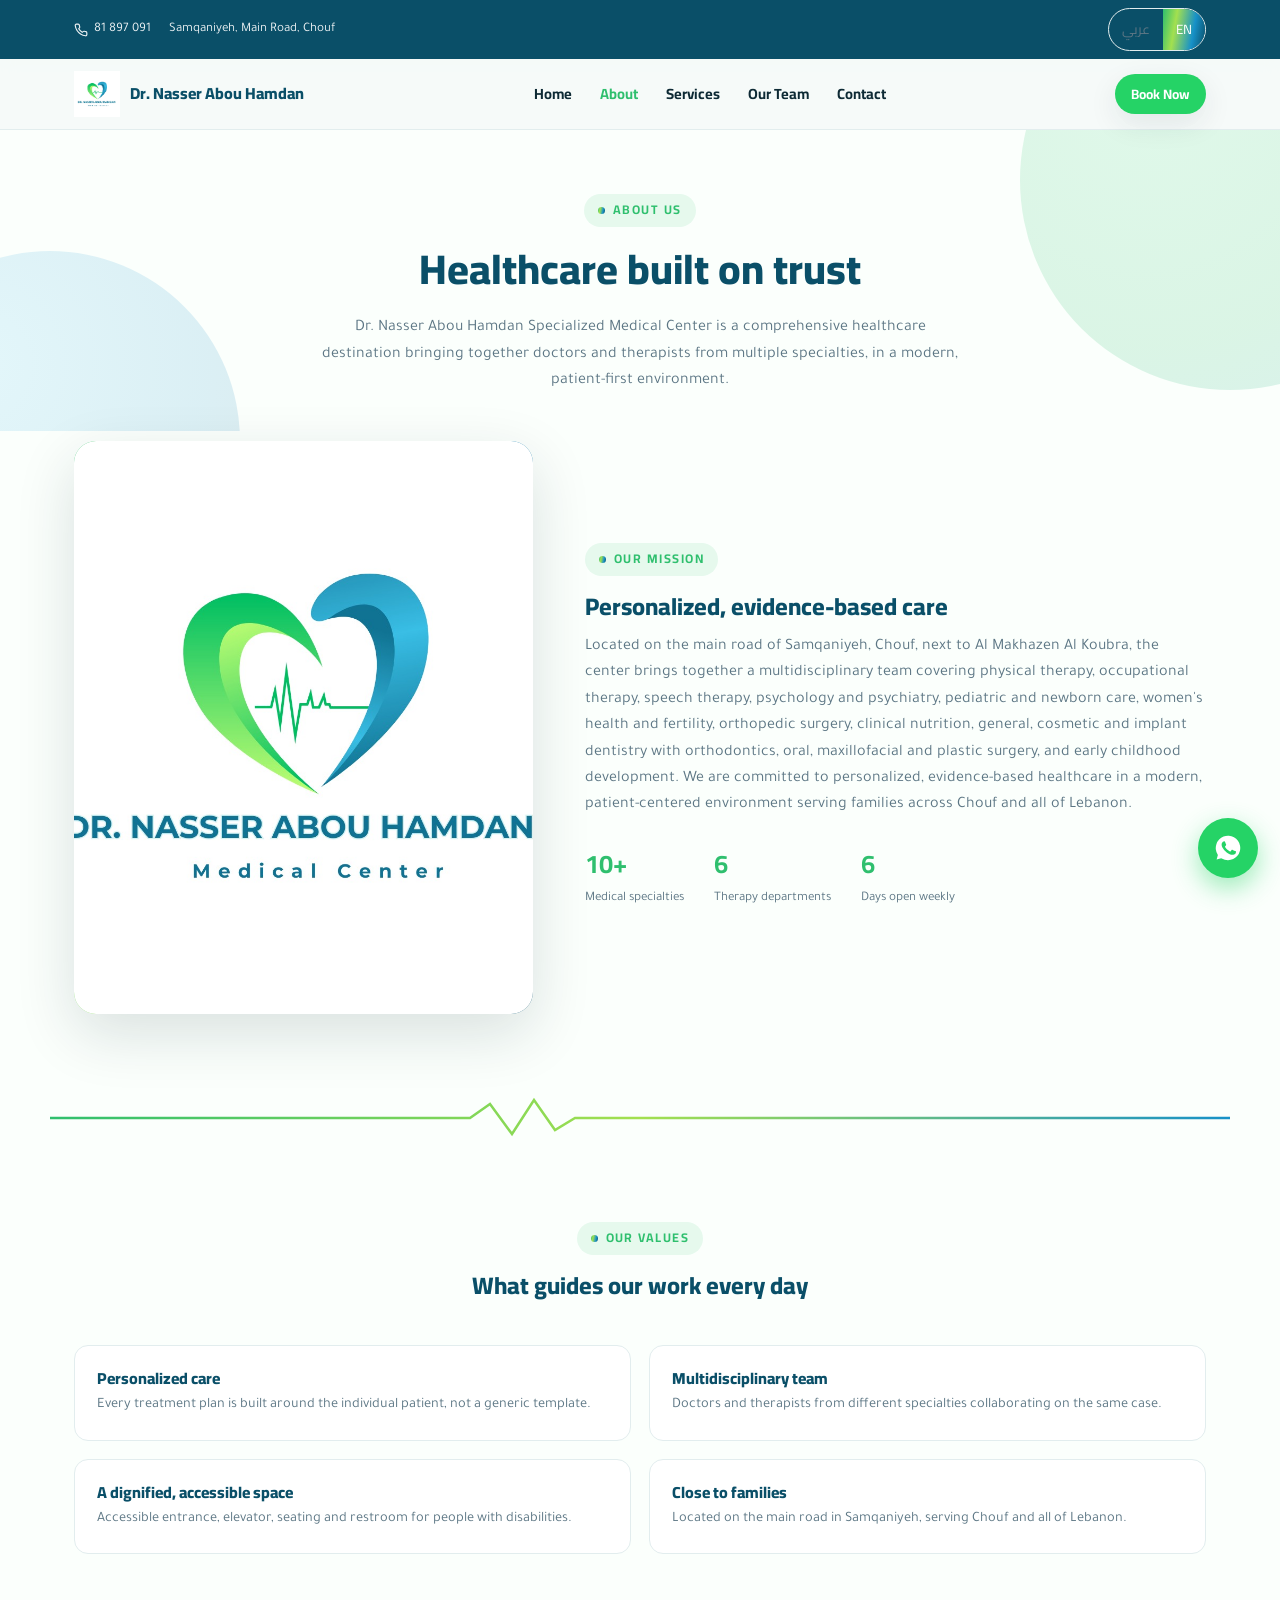
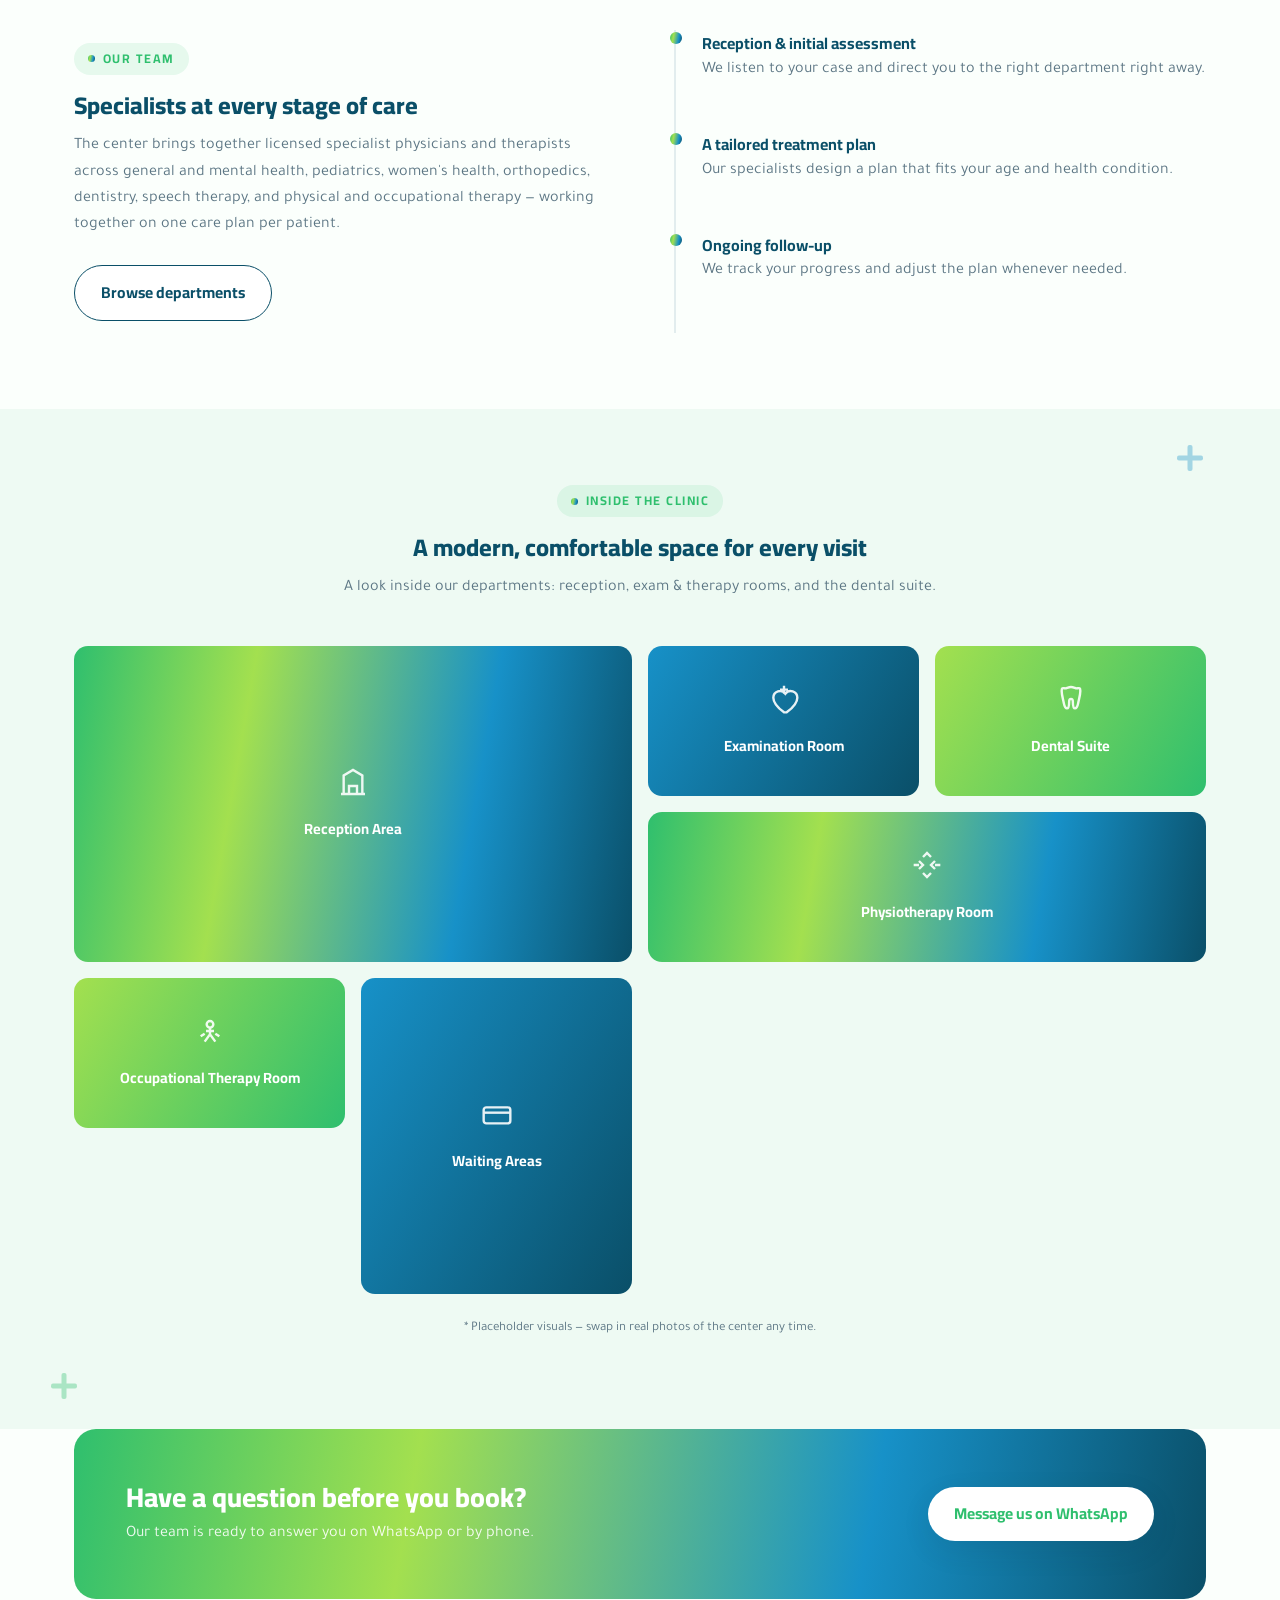
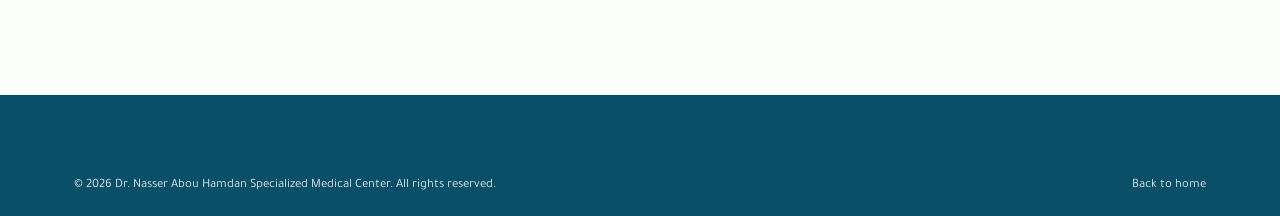
==== commit 335a1783: "team added" ====
--- a/about.html
+++ b/about.html
@@ -1,48 +1,48 @@
 <!DOCTYPE html>
-<html lang="ar" dir="rtl">
+<html lang="en" dir="ltr">
 <head>
 <meta charset="UTF-8">
 <meta name="viewport" content="width=device-width, initial-scale=1.0">
+<script>(function(){try{var l=localStorage.getItem("dnh-lang")||"en";document.documentElement.lang=l;document.documentElement.dir=(l==="ar"?"rtl":"ltr");}catch(e){}})();</script>
 <title>عن المركز | About Us — Dr. Nasser Abou Hamdan Medical Center</title>
 <link rel="icon" href="assets/logo.jpeg">
 <link rel="stylesheet" href="assets/style.css">
 </head>
 <body data-page="about">
 
-  <div class="topbar">
-    <div class="container">
-      <div class="topbar-links">
-        <a href="tel:+96181897091">
-          <svg width="14" height="14" viewBox="0 0 24 24" fill="none" stroke="currentColor" stroke-width="2"><path d="M22 16.92v3a2 2 0 0 1-2.18 2 19.79 19.79 0 0 1-8.63-3.07 19.5 19.5 0 0 1-6-6 19.79 19.79 0 0 1-3.07-8.67A2 2 0 0 1 4.11 2h3a2 2 0 0 1 2 1.72c.12.9.34 1.79.65 2.65a2 2 0 0 1-.45 2.11L8.09 9.91a16 16 0 0 0 6 6l1.43-1.22a2 2 0 0 1 2.11-.45c.86.31 1.75.53 2.65.65A2 2 0 0 1 22 16.92z"/></svg>
-          <span data-ar="091 897 81" data-en="81 897 091">81 897 091</span>
-        </a>
-        <a data-ar="السمقانية، الطريق العام، الشوف" data-en="Samqaniyeh, Main Road, Chouf" data-href-ar="contact.html" data-href-en="contact.html" href="contact.html">السمقانية، الطريق العام، الشوف</a>
-        <a data-ar="السبت 9:00–15:00 · الأحد مغلق" data-en="Sat 9:00–15:00 · Sun Closed" href="contact.html">السبت 9:00–15:00 · الأحد مغلق</a>
-      </div>
-      <div class="lang-toggle">
-        <button data-lang="ar">عربي</button>
-        <button data-lang="en">EN</button>
-      </div>
-    </div>
-  </div>
+<div class="topbar">
+  <div class="container">
+    <div class="topbar-links">
+      <a href="tel:+96181897091">
+        <svg width="14" height="14" viewBox="0 0 24 24" fill="none" stroke="currentColor" stroke-width="2"><path d="M22 16.92v3a2 2 0 0 1-2.18 2 19.79 19.79 0 0 1-8.63-3.07 19.5 19.5 0 0 1-6-6 19.79 19.79 0 0 1-3.07-8.67A2 2 0 0 1 4.11 2h3a2 2 0 0 1 2 1.72c.12.9.34 1.79.65 2.65a2 2 0 0 1-.45 2.11L8.09 9.91a16 16 0 0 0 6 6l1.43-1.22a2 2 0 0 1 2.11-.45c.86.31 1.75.53 2.65.65A2 2 0 0 1 22 16.92z"/></svg>
+        <span>81 897 091</span>
+      </a>
+      <a href="contact.html" data-ar="السمقانية، الطريق العام، الشوف" data-en="Samqaniyeh, Main Road, Chouf">Samqaniyeh, Main Road, Chouf</a>
+    </div>
+    <div class="lang-toggle">
+      <button data-lang="ar">عربي</button>
+      <button data-lang="en">EN</button>
+    </div>
+  </div>
+</div>
 
 <nav class="mainnav">
   <div class="container">
     <a href="index.html" class="brand">
       <img src="assets/logo.jpeg" alt="logo">
-      <span class="brand-text" data-ar="د. ناصر أبو حمدان" data-en="Dr. Nasser Abou Hamdan">د. ناصر أبو حمدان
-        <span data-ar="مركز طبي تخصصي" data-en="Specialized Medical Center">مركز طبي تخصصي</span>
+      <span class="brand-text" data-ar="د. ناصر أبو حمدان" data-en="Dr. Nasser Abou Hamdan">Dr. Nasser Abou Hamdan<span data-ar="مركز طبي تخصصي" data-en="Specialized Medical Center">Specialized Medical Center</span>
       </span>
     </a>
     <div class="navlinks">
-      <a href="index.html" data-page="home" data-ar="الرئيسية" data-en="Home">الرئيسية</a>
-      <a href="about.html" data-page="about" data-ar="عن المركز" data-en="About">عن المركز</a>
-      <a href="services.html" data-page="services" data-ar="الأقسام والخدمات" data-en="Services">الأقسام والخدمات</a>
-      <a href="contact.html" data-page="contact" data-ar="اتصل بنا" data-en="Contact">اتصل بنا</a>
+      <a href="index.html" data-page="home" data-ar="الرئيسية" data-en="Home">Home</a>
+      <a href="about.html" data-page="about" data-ar="عن المركز" data-en="About">About</a>
+      <a href="services.html" data-page="services" data-ar="الأقسام والخدمات" data-en="Services">Services</a>
+      <a href="team.html" data-page="team" data-ar="فريقنا" data-en="Our Team">Our Team</a>
+      <a href="contact.html" data-page="contact" data-ar="اتصل بنا" data-en="Contact">Contact</a>
     </div>
     <div class="nav-actions">
       <a class="btn btn-primary btn-sm" id="navWaBtn" target="_blank" rel="noopener">
-        <span data-ar="احجز موعد" data-en="Book Now">احجز موعد</span>
+        <span data-ar="احجز موعد" data-en="Book Now">Book Now</span>
       </a>
       <button class="burger" aria-label="menu"><span></span></button>
     </div>
@@ -52,20 +52,21 @@
 <div class="mobile-drawer">
   <div class="panel">
     <button class="close-x">✕</button>
-    <a href="index.html" data-ar="الرئيسية" data-en="Home">الرئيسية</a>
-    <a href="about.html" data-ar="عن المركز" data-en="About">عن المركز</a>
-    <a href="services.html" data-ar="الأقسام والخدمات" data-en="Services">الأقسام والخدمات</a>
-    <a href="contact.html" data-ar="اتصل بنا" data-en="Contact">اتصل بنا</a>
-    <a class="btn btn-primary btn-sm" id="navWaBtnMobile" target="_blank" rel="noopener" data-ar="احجز عبر واتساب" data-en="Book on WhatsApp">احجز عبر واتساب</a>
+    <a href="index.html" data-ar="الرئيسية" data-en="Home">Home</a>
+    <a href="about.html" data-ar="عن المركز" data-en="About">About</a>
+    <a href="services.html" data-ar="الأقسام والخدمات" data-en="Services">Services</a>
+    <a href="team.html" data-ar="فريقنا" data-en="Our Team">Our Team</a>
+    <a href="contact.html" data-ar="اتصل بنا" data-en="Contact">Contact</a>
+    <a class="btn btn-primary btn-sm" id="navWaBtnMobile" target="_blank" rel="noopener" data-ar="احجز عبر واتساب" data-en="Book on WhatsApp">Book on WhatsApp</a>
   </div>
 </div>
 
 <header class="hero" style="padding-bottom:20px;">
   <div class="container" style="grid-template-columns:1fr;text-align:center;">
     <div class="section-head center" style="margin-bottom:0;">
-      <div class="eyebrow"><span class="dot"></span><span data-ar="عن المركز" data-en="About Us">عن المركز</span></div>
-      <h1 style="font-size:clamp(1.9rem,3.4vw,2.6rem);" data-ar="رعاية طبية بُنيت على الثقة" data-en="Healthcare built on trust">رعاية طبية بُنيت على الثقة</h1>
-      <p data-ar="مركز الدكتور ناصر أبو حمدان التخصصي هو وجهة صحية شاملة تجمع أطباء ومعالجين من اختصاصات متعددة، ضمن بيئة حديثة تُركّز على المريض أولًا." data-en="Dr. Nasser Abou Hamdan Specialized Medical Center is a comprehensive healthcare destination bringing together doctors and therapists from multiple specialties, in a modern, patient-first environment.">مركز طبي شامل.</p>
+      <div class="eyebrow"><span class="dot"></span><span data-ar="عن المركز" data-en="About Us">About Us</span></div>
+      <h1 style="font-size:clamp(1.9rem,3.4vw,2.6rem);" data-ar="رعاية طبية بُنيت على الثقة" data-en="Healthcare built on trust">Healthcare built on trust</h1>
+      <p data-ar="مركز الدكتور ناصر أبو حمدان التخصصي هو وجهة صحية شاملة تجمع أطباء ومعالجين من اختصاصات متعددة، ضمن بيئة حديثة تُركّز على المريض أولًا." data-en="Dr. Nasser Abou Hamdan Specialized Medical Center is a comprehensive healthcare destination bringing together doctors and therapists from multiple specialties, in a modern, patient-first environment.">Dr. Nasser Abou Hamdan Specialized Medical Center is a comprehensive healthcare destination bringing together doctors and therapists from multiple specialties, in a modern, patient-first environment.</p>
     </div>
   </div>
 </header>
@@ -75,13 +76,13 @@
     <div class="about-split">
       <div class="about-photo"><img src="assets/logo.jpeg" alt="Dr. Nasser Abou Hamdan Medical Center"></div>
       <div>
-        <div class="eyebrow"><span class="dot"></span><span data-ar="رسالتنا" data-en="Our Mission">رسالتنا</span></div>
-        <h2 data-ar="رعاية شخصية، مبنية على أسس علمية" data-en="Personalized, evidence-based care">رعاية شخصية، مبنية على أسس علمية</h2>
-        <p data-ar="يقع المركز على الطريق العام في السمقانية، الشوف، بجانب المخازن الكبرى، ويضم فريقًا متعدد الاختصاصات يغطي العلاج الفيزيائي، العلاج الوظيفي، علاج النطق، علم النفس والطب النفسي، رعاية الأطفال وحديثي الولادة، صحة المرأة والخصوبة، جراحة العظام، التغذية العلاجية، طب وتقويم وتجميل وزراعة الأسنان، جراحة الفم والوجه والفكين والجراحة التجميلية، والتطور المبكر للطفل. نلتزم بتقديم رعاية صحية شخصية ومبنية على أسس علمية حديثة، في بيئة عصرية تُركّز على المريض لخدمة العائلات في الشوف وكل لبنان." data-en="Located on the main road of Samqaniyeh, Chouf, next to Al Makhazen Al Koubra, the center brings together a multidisciplinary team covering physical therapy, occupational therapy, speech therapy, psychology and psychiatry, pediatric and newborn care, women's health and fertility, orthopedic surgery, clinical nutrition, general, cosmetic and implant dentistry with orthodontics, oral, maxillofacial and plastic surgery, and early childhood development. We are committed to personalized, evidence-based healthcare in a modern, patient-centered environment serving families across Chouf and all of Lebanon.">مركز طبي شامل يخدم العائلات.</p>
+        <div class="eyebrow"><span class="dot"></span><span data-ar="رسالتنا" data-en="Our Mission">Our Mission</span></div>
+        <h2 data-ar="رعاية شخصية، مبنية على أسس علمية" data-en="Personalized, evidence-based care">Personalized, evidence-based care</h2>
+        <p data-ar="يقع المركز على الطريق العام في السمقانية، الشوف، بجانب المخازن الكبرى، ويضم فريقًا متعدد الاختصاصات يغطي العلاج الفيزيائي، العلاج الوظيفي، علاج النطق، علم النفس والطب النفسي، رعاية الأطفال وحديثي الولادة، صحة المرأة والخصوبة، جراحة العظام، التغذية العلاجية، طب وتقويم وتجميل وزراعة الأسنان، جراحة الفم والوجه والفكين والجراحة التجميلية، والتطور المبكر للطفل. نلتزم بتقديم رعاية صحية شخصية ومبنية على أسس علمية حديثة، في بيئة عصرية تُركّز على المريض لخدمة العائلات في الشوف وكل لبنان." data-en="Located on the main road of Samqaniyeh, Chouf, next to Al Makhazen Al Koubra, the center brings together a multidisciplinary team covering physical therapy, occupational therapy, speech therapy, psychology and psychiatry, pediatric and newborn care, women's health and fertility, orthopedic surgery, clinical nutrition, general, cosmetic and implant dentistry with orthodontics, oral, maxillofacial and plastic surgery, and early childhood development. We are committed to personalized, evidence-based healthcare in a modern, patient-centered environment serving families across Chouf and all of Lebanon.">Located on the main road of Samqaniyeh, Chouf, next to Al Makhazen Al Koubra, the center brings together a multidisciplinary team covering physical therapy, occupational therapy, speech therapy, psychology and psychiatry, pediatric and newborn care, women's health and fertility, orthopedic surgery, clinical nutrition, general, cosmetic and implant dentistry with orthodontics, oral, maxillofacial and plastic surgery, and early childhood development. We are committed to personalized, evidence-based healthcare in a modern, patient-centered environment serving families across Chouf and all of Lebanon.</p>
         <div class="stat-row">
-          <div><b>10+</b><span data-ar="تخصصات طبية" data-en="Medical specialties">تخصصات طبية</span></div>
-          <div><b>6</b><span data-ar="أقسام علاجية" data-en="Therapy departments">أقسام علاجية</span></div>
-          <div><b>6</b><span data-ar="أيام دوام أسبوعيًا" data-en="Days open weekly">أيام دوام</span></div>
+          <div><b>10+</b><span data-ar="تخصصات طبية" data-en="Medical specialties">Medical specialties</span></div>
+          <div><b>6</b><span data-ar="أقسام علاجية" data-en="Therapy departments">Therapy departments</span></div>
+          <div><b>6</b><span data-ar="أيام دوام أسبوعيًا" data-en="Days open weekly">Days open weekly</span></div>
         </div>
       </div>
     </div>
@@ -100,25 +101,25 @@
 <section>
   <div class="container">
     <div class="section-head center">
-      <div class="eyebrow"><span class="dot"></span><span data-ar="قيمنا" data-en="Our Values">قيمنا</span></div>
-      <h2 data-ar="ما يوجّه عملنا كل يوم" data-en="What guides our work every day">ما يوجّه عملنا كل يوم</h2>
+      <div class="eyebrow"><span class="dot"></span><span data-ar="قيمنا" data-en="Our Values">Our Values</span></div>
+      <h2 data-ar="ما يوجّه عملنا كل يوم" data-en="What guides our work every day">What guides our work every day</h2>
     </div>
     <div class="value-grid">
       <div class="value-card">
-        <h4 data-ar="رعاية شخصية" data-en="Personalized care">رعاية شخصية</h4>
-        <p data-ar="كل خطة علاج تُبنى حول حالة المريض الخاصة، لا حول قالب جاهز." data-en="Every treatment plan is built around the individual patient, not a generic template.">رعاية شخصية.</p>
-      </div>
-      <div class="value-card">
-        <h4 data-ar="فريق متعدد الاختصاصات" data-en="Multidisciplinary team">فريق متعدد الاختصاصات</h4>
-        <p data-ar="أطباء ومعالجون من اختصاصات مختلفة يتعاونون لخدمة الحالة نفسها." data-en="Doctors and therapists from different specialties collaborating on the same case.">فريق متعاون.</p>
-      </div>
-      <div class="value-card">
-        <h4 data-ar="بيئة تحترم كرامة المريض" data-en="A dignified, accessible space">بيئة تحترم كرامة المريض</h4>
-        <p data-ar="مدخل ومصعد ومقاعد وحمّام مخصص لذوي الاحتياجات الخاصة." data-en="Accessible entrance, elevator, seating and restroom for people with disabilities.">بيئة مخصصة.</p>
-      </div>
-      <div class="value-card">
-        <h4 data-ar="قرب من العائلات" data-en="Close to families">قرب من العائلات</h4>
-        <p data-ar="موقع على الطريق العام في السمقانية يخدم الشوف وكل لبنان." data-en="Located on the main road in Samqaniyeh, serving Chouf and all of Lebanon.">قرب من العائلات.</p>
+        <h4 data-ar="رعاية شخصية" data-en="Personalized care">Personalized care</h4>
+        <p data-ar="كل خطة علاج تُبنى حول حالة المريض الخاصة، لا حول قالب جاهز." data-en="Every treatment plan is built around the individual patient, not a generic template.">Every treatment plan is built around the individual patient, not a generic template.</p>
+      </div>
+      <div class="value-card">
+        <h4 data-ar="فريق متعدد الاختصاصات" data-en="Multidisciplinary team">Multidisciplinary team</h4>
+        <p data-ar="أطباء ومعالجون من اختصاصات مختلفة يتعاونون لخدمة الحالة نفسها." data-en="Doctors and therapists from different specialties collaborating on the same case.">Doctors and therapists from different specialties collaborating on the same case.</p>
+      </div>
+      <div class="value-card">
+        <h4 data-ar="بيئة تحترم كرامة المريض" data-en="A dignified, accessible space">A dignified, accessible space</h4>
+        <p data-ar="مدخل ومصعد ومقاعد وحمّام مخصص لذوي الاحتياجات الخاصة." data-en="Accessible entrance, elevator, seating and restroom for people with disabilities.">Accessible entrance, elevator, seating and restroom for people with disabilities.</p>
+      </div>
+      <div class="value-card">
+        <h4 data-ar="قرب من العائلات" data-en="Close to families">Close to families</h4>
+        <p data-ar="موقع على الطريق العام في السمقانية يخدم الشوف وكل لبنان." data-en="Located on the main road in Samqaniyeh, serving Chouf and all of Lebanon.">Located on the main road in Samqaniyeh, serving Chouf and all of Lebanon.</p>
       </div>
     </div>
   </div>
@@ -128,19 +129,71 @@
   <div class="container">
     <div class="about-split" style="grid-template-columns:1fr 1fr;">
       <div>
-        <div class="eyebrow"><span class="dot"></span><span data-ar="فريقنا" data-en="Our Team">فريقنا</span></div>
-        <h2 data-ar="متخصصون في كل مرحلة من العلاج" data-en="Specialists at every stage of care">متخصصون في كل مرحلة من العلاج</h2>
-        <p data-ar="يضم المركز أطباء اختصاصيين ومعالجين مرخّصين في الطب العام والنفسي، طب الأطفال، صحة المرأة، جراحة العظام، طب وجراحة الأسنان، النطق، العلاج الفيزيائي والوظيفي — يعملون معًا ضمن خطة رعاية واحدة لكل مريض." data-en="The center brings together licensed specialist physicians and therapists across general and mental health, pediatrics, women's health, orthopedics, dentistry, speech therapy, and physical and occupational therapy — working together on one care plan per patient.">فريقنا يضم أطباء ومعالجين مرخّصين.</p>
+        <div class="eyebrow"><span class="dot"></span><span data-ar="فريقنا" data-en="Our Team">Our Team</span></div>
+        <h2 data-ar="متخصصون في كل مرحلة من العلاج" data-en="Specialists at every stage of care">Specialists at every stage of care</h2>
+        <p data-ar="يضم المركز أطباء اختصاصيين ومعالجين مرخّصين في الطب العام والنفسي، طب الأطفال، صحة المرأة، جراحة العظام، طب وجراحة الأسنان، النطق، العلاج الفيزيائي والوظيفي — يعملون معًا ضمن خطة رعاية واحدة لكل مريض." data-en="The center brings together licensed specialist physicians and therapists across general and mental health, pediatrics, women's health, orthopedics, dentistry, speech therapy, and physical and occupational therapy — working together on one care plan per patient.">The center brings together licensed specialist physicians and therapists across general and mental health, pediatrics, women's health, orthopedics, dentistry, speech therapy, and physical and occupational therapy — working together on one care plan per patient.</p>
         <a href="services.html" class="btn btn-outline" style="margin-top:10px;">
-          <span data-ar="استعرض الأقسام" data-en="Browse departments">استعرض الأقسام</span>
+          <span data-ar="استعرض الأقسام" data-en="Browse departments">Browse departments</span>
         </a>
       </div>
       <ul class="timeline">
-        <li><b data-ar="الاستقبال والتقييم الأولي" data-en="Reception & initial assessment">الاستقبال والتقييم الأولي</b><p data-ar="نستمع لحالتك ونوجّهك للقسم المناسب مباشرة." data-en="We listen to your case and direct you to the right department right away.">نستمع لحالتك.</p></li>
-        <li><b data-ar="خطة علاج مخصّصة" data-en="A tailored treatment plan">خطة علاج مخصّصة</b><p data-ar="يضع الفريق المختص خطة تتناسب مع عمرك وحالتك الصحية." data-en="Our specialists design a plan that fits your age and health condition.">خطة علاج مخصصة.</p></li>
-        <li><b data-ar="متابعة مستمرة" data-en="Ongoing follow-up">متابعة مستمرة</b><p data-ar="نتابع تطور حالتك ونعدّل الخطة عند الحاجة." data-en="We track your progress and adjust the plan whenever needed.">متابعة مستمرة.</p></li>
+        <li><b data-ar="الاستقبال والتقييم الأولي" data-en="Reception & initial assessment">Reception & initial assessment</b><p data-ar="نستمع لحالتك ونوجّهك للقسم المناسب مباشرة." data-en="We listen to your case and direct you to the right department right away.">We listen to your case and direct you to the right department right away.</p></li>
+        <li><b data-ar="خطة علاج مخصّصة" data-en="A tailored treatment plan">A tailored treatment plan</b><p data-ar="يضع الفريق المختص خطة تتناسب مع عمرك وحالتك الصحية." data-en="Our specialists design a plan that fits your age and health condition.">Our specialists design a plan that fits your age and health condition.</p></li>
+        <li><b data-ar="متابعة مستمرة" data-en="Ongoing follow-up">Ongoing follow-up</b><p data-ar="نتابع تطور حالتك ونعدّل الخطة عند الحاجة." data-en="We track your progress and adjust the plan whenever needed.">We track your progress and adjust the plan whenever needed.</p></li>
       </ul>
     </div>
+  </div>
+</section>
+
+<!-- ============ INSIDE THE CLINIC ============ -->
+<section class="tint-green" style="position:relative;overflow:hidden;">
+  <div class="deco-plus blue" style="top:36px;inset-inline-end:6%;"></div>
+  <div class="deco-plus green" style="bottom:30px;inset-inline-start:4%;"></div>
+  <div class="container">
+    <div class="section-head center">
+      <div class="eyebrow"><span class="dot"></span><span data-ar="جولة داخل المركز" data-en="Inside the Clinic">Inside the Clinic</span></div>
+      <h2 data-ar="بيئة حديثة ومريحة لكل زيارة" data-en="A modern, comfortable space for every visit">A modern, comfortable space for every visit</h2>
+      <p data-ar="لمحة عن أقسام المركز: الاستقبال، غرف الفحص والعلاج، وقسم الأسنان." data-en="A look inside our departments: reception, exam & therapy rooms, and the dental suite.">A look inside our departments: reception, exam & therapy rooms, and the dental suite.</p>
+    </div>
+    <div class="gallery-grid">
+      <div class="g-item placeholder">
+        <div>
+          <svg class="g-icon" viewBox="0 0 24 24" fill="none" stroke-width="1.8"><path d="M3 21h18M5 21V7l7-4 7 4v14M9 21v-6h6v6"/></svg>
+          <div class="g-label" data-ar="منطقة الاستقبال" data-en="Reception Area">Reception Area</div>
+        </div>
+      </div>
+      <div class="g-item placeholder alt">
+        <div>
+          <svg class="g-icon" viewBox="0 0 24 24" fill="none" stroke-width="1.8"><path d="M12 2v6M9 5h6M12 22c-4-3-8-6.5-8-11a5 5 0 0 1 9-3 5 5 0 0 1 9 3c0 4.5-4 8-8 11z"/></svg>
+          <div class="g-label" data-ar="غرفة الفحص" data-en="Examination Room">Examination Room</div>
+        </div>
+      </div>
+      <div class="g-item placeholder alt2">
+        <div>
+          <svg class="g-icon" viewBox="0 0 24 24" fill="none" stroke-width="1.8"><path d="M12 3c-2 0-3.2 1-4.3 1-1.3 0-2.7-1-2.7 2 0 3 1 6 1.6 9 .4 2 1 4 2.4 4 1.6 0 1.6-3.2 1.6-5s.5-2 1.4-2 1.4.2 1.4 2 0 5 1.6 5c1.4 0 2-2 2.4-4 .6-3 1.6-6 1.6-9 0-3-1.4-2-2.7-2-1.1 0-2.3-1-4.3-1z"/></svg>
+          <div class="g-label" data-ar="قسم الأسنان" data-en="Dental Suite">Dental Suite</div>
+        </div>
+      </div>
+      <div class="g-item placeholder">
+        <div>
+          <svg class="g-icon" viewBox="0 0 24 24" fill="none" stroke-width="1.8"><path d="M6 9l3 3-3 3M2 12h4M22 12h-4M18 9l-3 3 3 3M9 6l3-3 3 3M9 18l3 3 3-3"/></svg>
+          <div class="g-label" data-ar="غرفة العلاج الفيزيائي" data-en="Physiotherapy Room">Physiotherapy Room</div>
+        </div>
+      </div>
+      <div class="g-item placeholder alt2">
+        <div>
+          <svg class="g-icon" viewBox="0 0 24 24" fill="none" stroke-width="1.8"><circle cx="12" cy="7" r="2.5"/><path d="M12 9.5v5M9 12h6M8 20l4-5.5L16 20M8 14l-3 2M16 14l3 2"/></svg>
+          <div class="g-label" data-ar="غرفة العلاج الوظيفي" data-en="Occupational Therapy Room">Occupational Therapy Room</div>
+        </div>
+      </div>
+      <div class="g-item placeholder alt">
+        <div>
+          <svg class="g-icon" viewBox="0 0 24 24" fill="none" stroke-width="1.8"><rect x="2" y="7" width="20" height="12" rx="2"/><path d="M2 11h20"/></svg>
+          <div class="g-label" data-ar="ممرات وغرف الانتظار" data-en="Waiting Areas">Waiting Areas</div>
+        </div>
+      </div>
+    </div>
+    <p style="text-align:center;margin-top:24px;font-size:.82rem;" data-ar="* صور توضيحية مؤقتة — يمكن استبدالها بصور فعلية من المركز." data-en="* Placeholder visuals — swap in real photos of the center any time.">* Placeholder visuals — swap in real photos of the center any time.</p>
   </div>
 </section>
 
@@ -148,11 +201,11 @@
   <div class="container">
     <div class="cta-band">
       <div>
-        <h2 data-ar="هل لديك سؤال قبل الحجز؟" data-en="Have a question before you book?">هل لديك سؤال قبل الحجز؟</h2>
-        <p data-ar="فريقنا جاهز للرد عليك عبر واتساب أو الهاتف." data-en="Our team is ready to answer you on WhatsApp or by phone.">فريقنا جاهز للرد.</p>
+        <h2 data-ar="هل لديك سؤال قبل الحجز؟" data-en="Have a question before you book?">Have a question before you book?</h2>
+        <p data-ar="فريقنا جاهز للرد عليك عبر واتساب أو الهاتف." data-en="Our team is ready to answer you on WhatsApp or by phone.">Our team is ready to answer you on WhatsApp or by phone.</p>
       </div>
       <a class="btn btn-primary" id="ctaWaBtn" target="_blank" rel="noopener">
-        <span data-ar="راسلنا على واتساب" data-en="Message us on WhatsApp">راسلنا على واتساب</span>
+        <span data-ar="راسلنا على واتساب" data-en="Message us on WhatsApp">Message us on WhatsApp</span>
       </a>
     </div>
   </div>
@@ -161,8 +214,8 @@
 <footer>
   <div class="container">
     <div class="footer-bottom" style="border-top:0;margin-top:0;">
-      <span data-ar="© 2026 مركز الدكتور ناصر أبو حمدان الطبي التخصصي. جميع الحقوق محفوظة." data-en="© 2026 Dr. Nasser Abou Hamdan Specialized Medical Center. All rights reserved.">© 2026 جميع الحقوق محفوظة</span>
-      <a href="index.html" data-ar="العودة للرئيسية" data-en="Back to home">العودة للرئيسية</a>
+      <span data-ar="© 2026 مركز الدكتور ناصر أبو حمدان الطبي التخصصي. جميع الحقوق محفوظة." data-en="© 2026 Dr. Nasser Abou Hamdan Specialized Medical Center. All rights reserved.">© 2026 Dr. Nasser Abou Hamdan Specialized Medical Center. All rights reserved.</span>
+      <a href="index.html" data-ar="العودة للرئيسية" data-en="Back to home">Back to home</a>
     </div>
   </div>
 </footer>
--- a/assets/style.css
+++ b/assets/style.css
@@ -12,7 +12,9 @@
      --blue-2:#0a4f68;
      --ink:#0e2a35;
      --muted:#5c7684;
-     --bg:#f5faf9;
+     --bg:#fbfffc;
+     --tint-green:#eefaf3;
+     --tint-blue:#eaf7fc;
      --surface:#ffffff;
      --line:#e2edee;
      --radius-lg:22px;
@@ -23,8 +25,27 @@
      --shadow-lg:0 20px 60px rgba(14,42,53,.14);
      --grad-brand:linear-gradient(100deg,var(--green-1) 0%,var(--green-2) 30%,var(--blue-1) 70%,var(--blue-2) 100%);
      --grad-soft:linear-gradient(135deg,rgba(47,191,110,.10),rgba(23,145,200,.10));
+     --grad-green-blob:radial-gradient(circle at 30% 30%, #4fd688, var(--green-1) 60%, #1791c8 130%);
+     --grad-blue-blob:radial-gradient(circle at 30% 30%, #4fc3f0, var(--blue-1) 60%, var(--blue-2) 130%);
      --maxw:1180px;
    }
+   
+   /* section tint helpers */
+   .tint-green{background:var(--tint-green);}
+   .tint-blue{background:var(--tint-blue);}
+   
+   /* decorative plus-cross, matching the brand's card language */
+   .deco-plus{position:absolute;width:26px;height:26px;opacity:.35;pointer-events:none;}
+   .deco-plus::before,.deco-plus::after{content:"";position:absolute;background:currentColor;border-radius:2px;}
+   .deco-plus::before{width:100%;height:5px;top:50%;left:0;transform:translateY(-50%);}
+   .deco-plus::after{width:5px;height:100%;left:50%;top:0;transform:translateX(-50%);}
+   .deco-plus.green{color:var(--green-1);}
+   .deco-plus.blue{color:var(--blue-1);}
+   
+   /* decorative rounded blob shape (behind photos, hero, etc.) */
+   .deco-blob{position:absolute;border-radius:50%;filter:blur(0px);z-index:0;}
+   .deco-blob.green{background:var(--grad-green-blob);}
+   .deco-blob.blue{background:var(--grad-blue-blob);}
    
    *{box-sizing:border-box;}
    html{scroll-behavior:smooth;}
@@ -122,7 +143,15 @@
    
    /* ---------- hero ---------- */
    .hero{padding:64px 0 40px;position:relative;overflow:hidden;}
-   .hero .container{display:grid;grid-template-columns:1.1fr .9fr;gap:56px;align-items:center;}
+   .hero::before{
+     content:"";position:absolute;top:-160px;inset-inline-end:-160px;width:420px;height:420px;border-radius:50%;
+     background:var(--grad-green-blob);opacity:.16;z-index:0;
+   }
+   .hero::after{
+     content:"";position:absolute;bottom:-200px;inset-inline-start:-140px;width:380px;height:380px;border-radius:50%;
+     background:var(--grad-blue-blob);opacity:.14;z-index:0;
+   }
+   .hero .container{display:grid;grid-template-columns:1.1fr .9fr;gap:56px;align-items:center;position:relative;z-index:1;}
    .hero h1{font-size:clamp(2.1rem,4vw,3.2rem);}
    .hero h1 em{font-style:normal;background:var(--grad-brand);-webkit-background-clip:text;background-clip:text;color:transparent;}
    .hero-lead{font-size:1.08rem;max-width:52ch;}
@@ -301,7 +330,45 @@
    .timeline li::before{content:"";position:absolute;inset-inline-start:-32px;top:2px;width:12px;height:12px;border-radius:50%;background:var(--grad-brand);}
    .timeline b{display:block;font-family:'Cairo',sans-serif;color:var(--blue-2);}
    
-   /* ---------- responsive ---------- */
+   /* ---------- team page ---------- */
+   .team-grid{display:grid;grid-template-columns:repeat(4,1fr);gap:22px;}
+   .team-card{
+     background:var(--surface);border-radius:var(--radius-lg);overflow:hidden;
+     box-shadow:var(--shadow-sm);border:1px solid var(--line);
+     transition:transform .2s ease,box-shadow .2s ease;position:relative;
+   }
+   .team-card:hover{transform:translateY(-6px);box-shadow:var(--shadow-lg);}
+   .team-photo{aspect-ratio:3/4;overflow:hidden;position:relative;}
+   .team-photo img{width:100%;height:100%;object-fit:cover;object-position:top center;transition:transform .35s ease;}
+   .team-card:hover .team-photo img{transform:scale(1.05);}
+   .team-role-tag{
+     position:absolute;bottom:12px;inset-inline-start:12px;
+     background:rgba(10,79,104,.88);color:#fff;font-family:'Cairo',sans-serif;font-weight:700;
+     font-size:.72rem;letter-spacing:.02em;padding:5px 12px;border-radius:999px;
+   }
+   .team-info{padding:16px 18px 20px;}
+   .team-info h3{font-size:1.02rem;margin-bottom:2px;}
+   .team-info p{font-size:.84rem;margin:0;color:var(--green-1);font-weight:700;font-family:'Cairo',sans-serif;}
+   .team-info .dept-tag{display:block;margin-top:6px;font-size:.78rem;color:var(--muted);font-weight:400;font-family:'Tajawal',sans-serif;}
+   
+   /* ---------- clinic gallery ---------- */
+   .gallery-grid{display:grid;grid-template-columns:repeat(4,1fr);grid-auto-rows:150px;gap:16px;}
+   .gallery-grid .g-item:nth-child(1){grid-column:span 2;grid-row:span 2;}
+   .gallery-grid .g-item:nth-child(4){grid-column:span 2;}
+   .gallery-grid .g-item:nth-child(6){grid-row:span 2;}
+   .g-item{
+     border-radius:var(--radius-md);overflow:hidden;position:relative;
+     display:flex;align-items:center;justify-content:center;
+     color:#fff;text-align:center;padding:16px;
+   }
+   .g-item img{width:100%;height:100%;object-fit:cover;position:absolute;inset:0;}
+   .g-item .g-label{position:relative;z-index:1;font-family:'Cairo',sans-serif;font-weight:700;font-size:.92rem;}
+   .g-item .g-icon{position:relative;z-index:1;width:32px;height:32px;margin-bottom:8px;stroke:#fff;opacity:.9;}
+   .g-item.placeholder{background:var(--grad-brand);}
+   .g-item.placeholder.alt{background:linear-gradient(120deg,var(--blue-1),var(--blue-2));}
+   .g-item.placeholder.alt2{background:linear-gradient(120deg,var(--green-2),var(--green-1));}
+   
+   
    @media (max-width:960px){
      .navlinks{display:none;}
      .burger{display:flex;}
@@ -312,6 +379,8 @@
      .footer-grid{grid-template-columns:repeat(2,1fr);}
      .service-grid{grid-template-columns:1fr;}
      .value-grid{grid-template-columns:1fr;}
+     .team-grid{grid-template-columns:repeat(2,1fr);}
+     .gallery-grid{grid-template-columns:repeat(2,1fr);grid-auto-rows:130px;}
    }
    @media (max-width:560px){
      .dept-grid{grid-template-columns:1fr;}
@@ -319,6 +388,9 @@
      .footer-grid{grid-template-columns:1fr;}
      .cta-band{flex-direction:column;text-align:center;padding:36px 24px;}
      .hero{padding-top:32px;}
+     .team-grid{grid-template-columns:1fr 1fr;}
+     .gallery-grid{grid-template-columns:1fr 1fr;}
+     .gallery-grid .g-item:nth-child(1){grid-column:span 2;grid-row:span 1;}
    }
    
    /* mobile nav drawer */
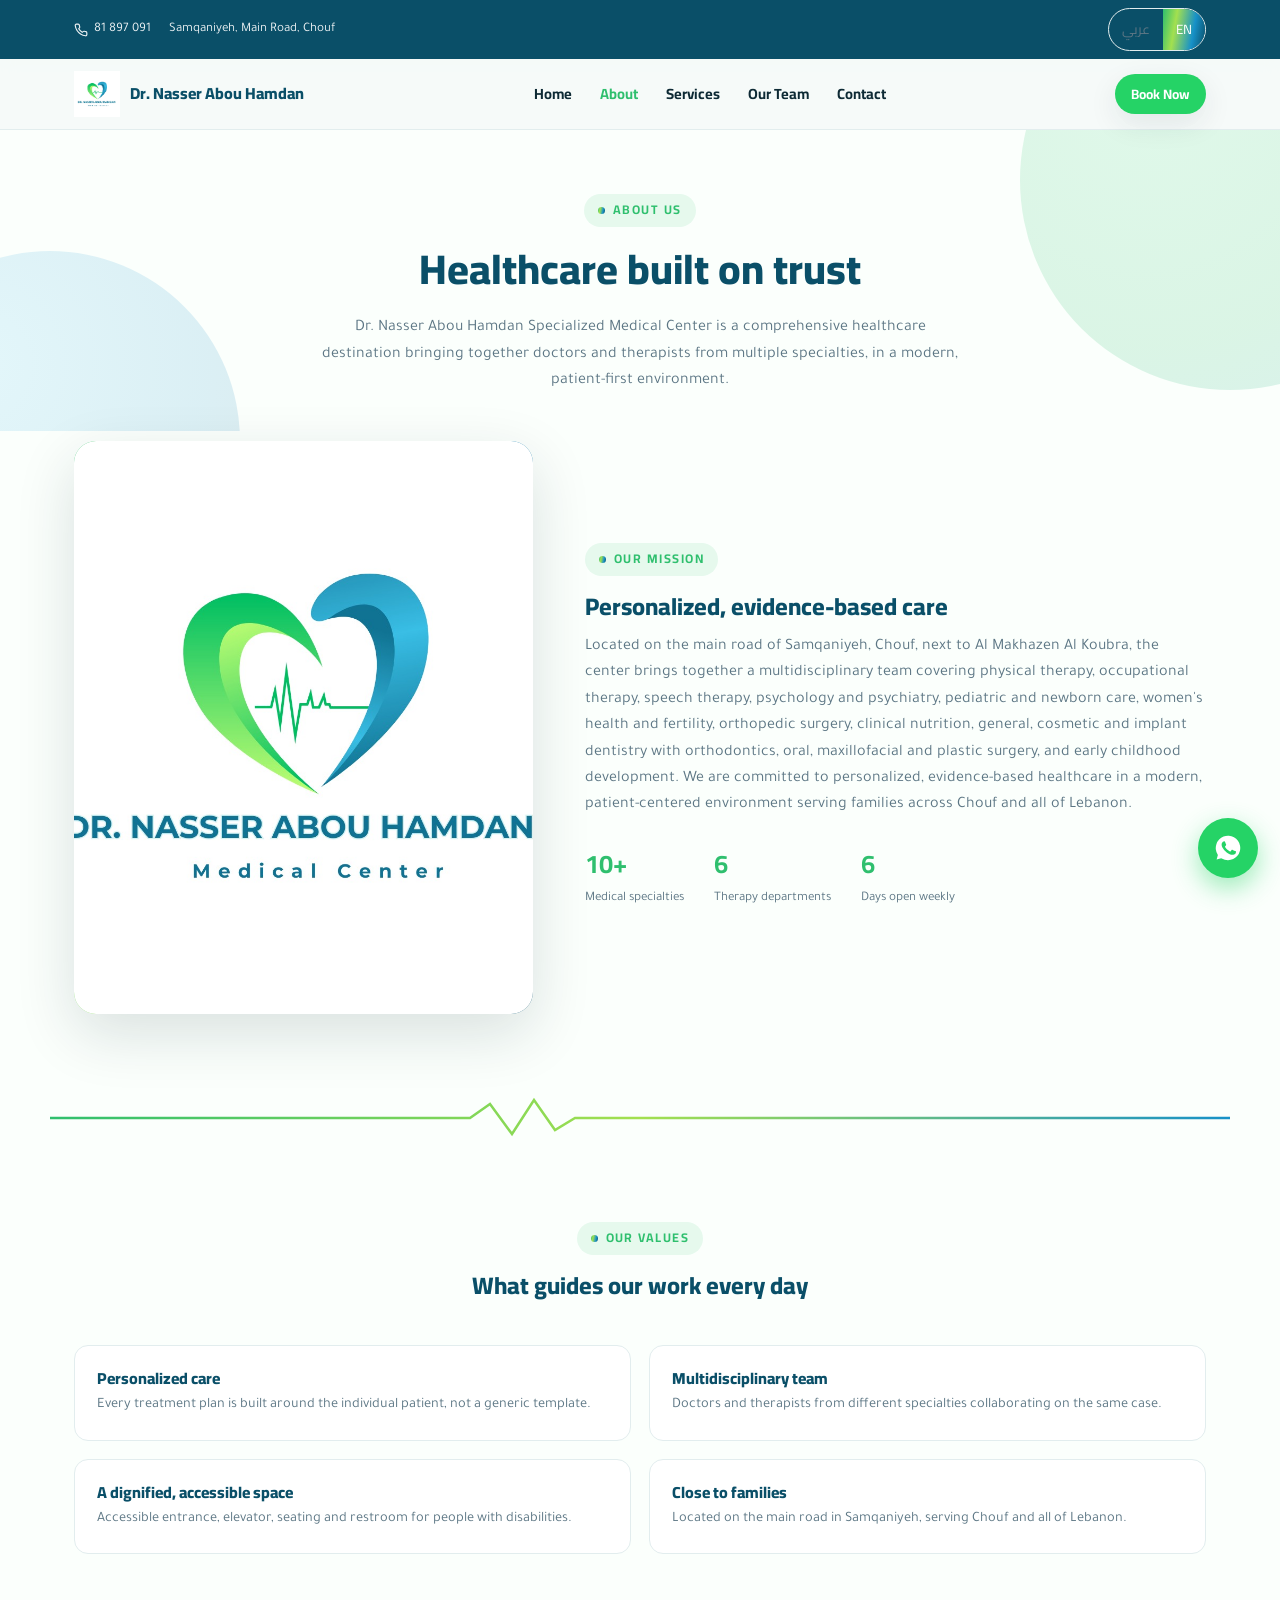
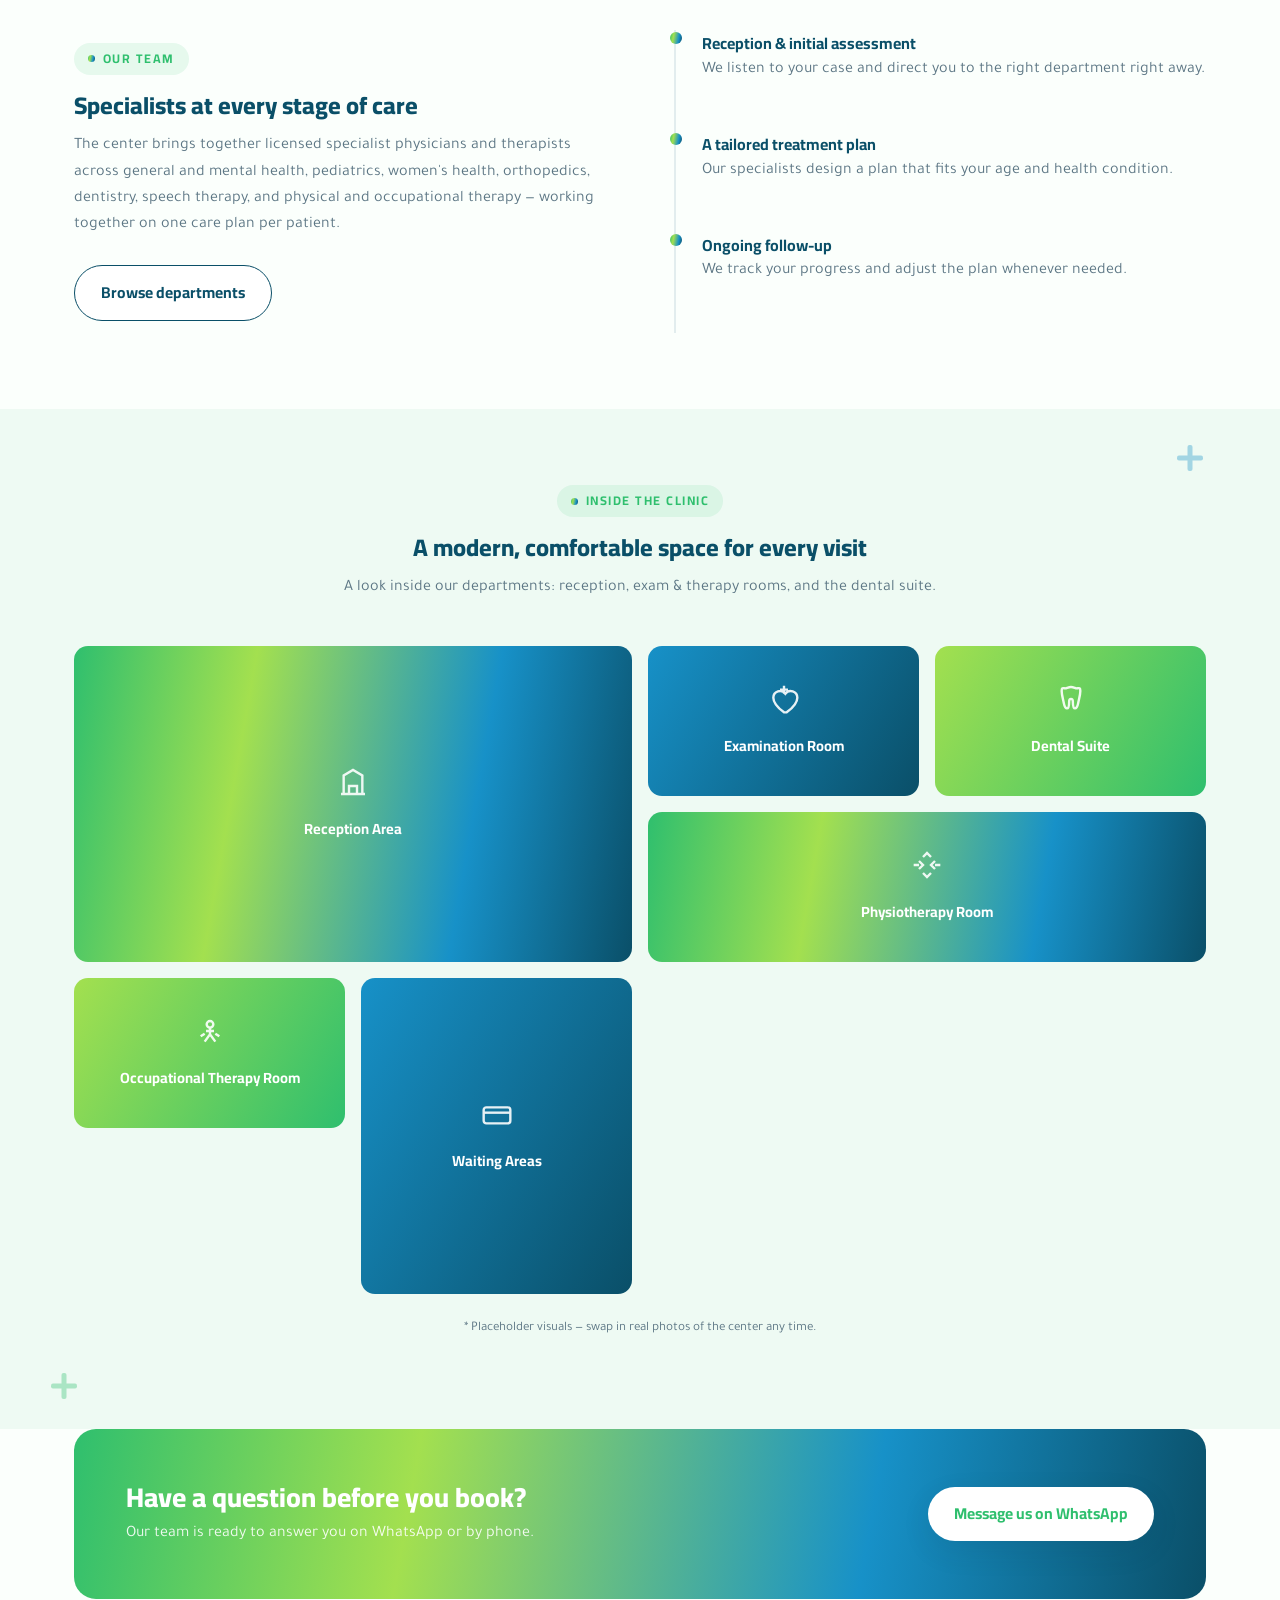
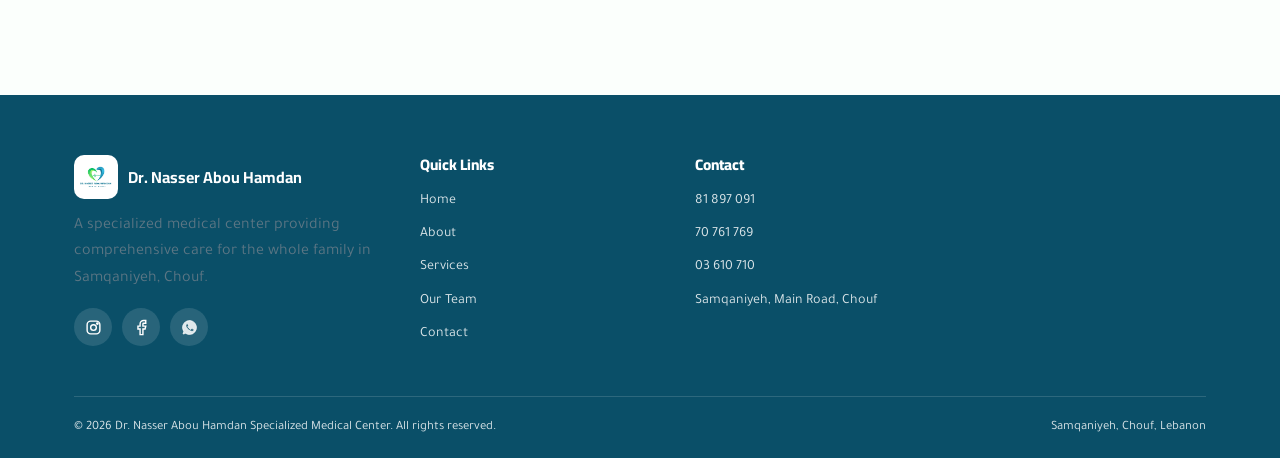
==== commit fb32857e: "team added 2" ====
--- a/about.html
+++ b/about.html
@@ -213,9 +213,40 @@
 
 <footer>
   <div class="container">
-    <div class="footer-bottom" style="border-top:0;margin-top:0;">
+    <div class="footer-grid">
+      <div>
+        <div class="footer-brand"><img src="assets/logo.jpeg" alt="logo"><b data-ar="د. ناصر أبو حمدان" data-en="Dr. Nasser Abou Hamdan">Dr. Nasser Abou Hamdan</b></div>
+        <p data-ar="مركز طبي تخصصي يقدّم رعاية شاملة لجميع أفراد العائلة في السمقانية، الشوف." data-en="A specialized medical center providing comprehensive care for the whole family in Samqaniyeh, Chouf.">A specialized medical center providing comprehensive care for the whole family in Samqaniyeh, Chouf.</p>
+        <div class="footer-social">
+          <a href="https://www.instagram.com/dnhmedicalcenter/" target="_blank" rel="noopener"><svg viewBox="0 0 24 24" fill="none" stroke-width="2"><rect x="3" y="3" width="18" height="18" rx="5"/><circle cx="12" cy="12" r="4"/><circle cx="17.5" cy="6.5" r="1"/></svg></a>
+          <a href="https://www.facebook.com/drnasserabouhamdan" target="_blank" rel="noopener"><svg viewBox="0 0 24 24" fill="none" stroke-width="2"><path d="M18 2h-3a5 5 0 0 0-5 5v3H7v4h3v8h4v-8h3l1-4h-4V7a1 1 0 0 1 1-1h3z"/></svg></a>
+          <a id="footerWaBtn" target="_blank" rel="noopener"><svg viewBox="0 0 24 24" fill="currentColor" stroke="none"><path d="M17.5 14.4c-.3-.1-1.7-.9-2-1-.3-.1-.4-.1-.6.1-.2.3-.7 1-.8 1.1-.2.2-.3.2-.5.1-.3-.1-1.2-.5-2.3-1.5-.9-.8-1.4-1.7-1.6-2-.2-.3 0-.5.1-.6.1-.1.3-.3.4-.5.1-.1.2-.3.3-.5.1-.2 0-.4 0-.5-.1-.1-.6-1.5-.8-2-.2-.5-.4-.4-.6-.4h-.5c-.2 0-.5.1-.7.3-.3.3-1 1-1 2.4s1 2.8 1.2 3c.1.2 2 3 4.8 4.3.7.3 1.2.5 1.6.6.7.2 1.3.2 1.8.1.5-.1 1.7-.7 1.9-1.4.2-.7.2-1.2.2-1.3-.1-.1-.3-.2-.5-.3zM12 21.8a9.8 9.8 0 0 1-5-1.4l-.4-.2-3.7 1 1-3.6-.2-.4A9.8 9.8 0 1 1 12 21.8z"/></svg></a>
+        </div>
+      </div>
+      <div>
+        <h4 data-ar="روابط سريعة" data-en="Quick Links">Quick Links</h4>
+        <ul>
+          <li><a href="index.html" data-ar="الرئيسية" data-en="Home">Home</a></li>
+          <li><a href="about.html" data-ar="عن المركز" data-en="About">About</a></li>
+          <li><a href="services.html" data-ar="الأقسام والخدمات" data-en="Services">Services</a></li>
+          <li><a href="team.html" data-ar="فريقنا" data-en="Our Team">Our Team</a></li>
+          <li><a href="contact.html" data-ar="اتصل بنا" data-en="Contact">Contact</a></li>
+        </ul>
+      </div>
+      
+      <div>
+        <h4 data-ar="تواصل معنا" data-en="Contact">Contact</h4>
+        <ul>
+          <li><a href="tel:+96181897091">81 897 091</a></li>
+          <li><a href="tel:+96170761769">70 761 769</a></li>
+          <li><a href="tel:+9613610710">03 610 710</a></li>
+          <li><span data-ar="السمقانية، الطريق العام، الشوف" data-en="Samqaniyeh, Main Road, Chouf">Samqaniyeh, Main Road, Chouf</span></li>
+        </ul>
+      </div>
+    </div>
+    <div class="footer-bottom">
       <span data-ar="© 2026 مركز الدكتور ناصر أبو حمدان الطبي التخصصي. جميع الحقوق محفوظة." data-en="© 2026 Dr. Nasser Abou Hamdan Specialized Medical Center. All rights reserved.">© 2026 Dr. Nasser Abou Hamdan Specialized Medical Center. All rights reserved.</span>
-      <a href="index.html" data-ar="العودة للرئيسية" data-en="Back to home">Back to home</a>
+      <span data-ar="السمقانية، الشوف، لبنان" data-en="Samqaniyeh, Chouf, Lebanon">Samqaniyeh, Chouf, Lebanon</span>
     </div>
   </div>
 </footer>
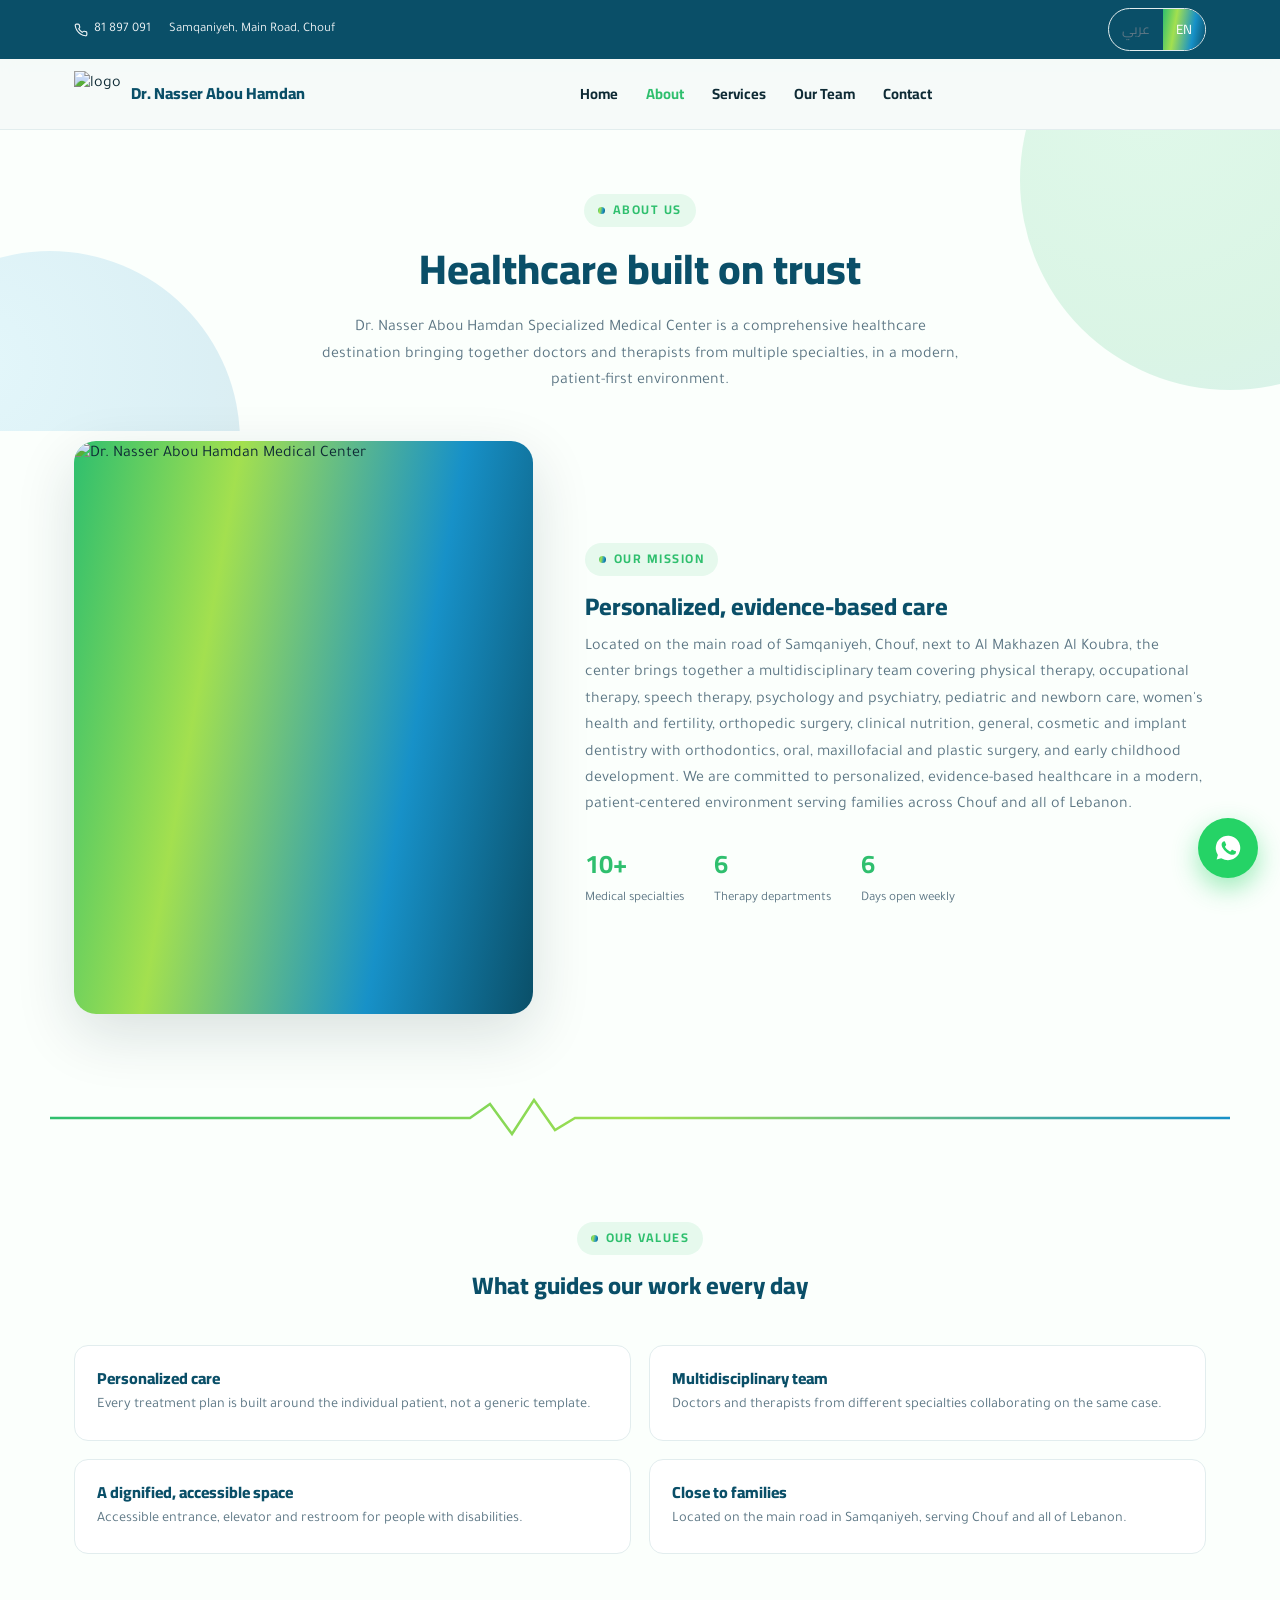
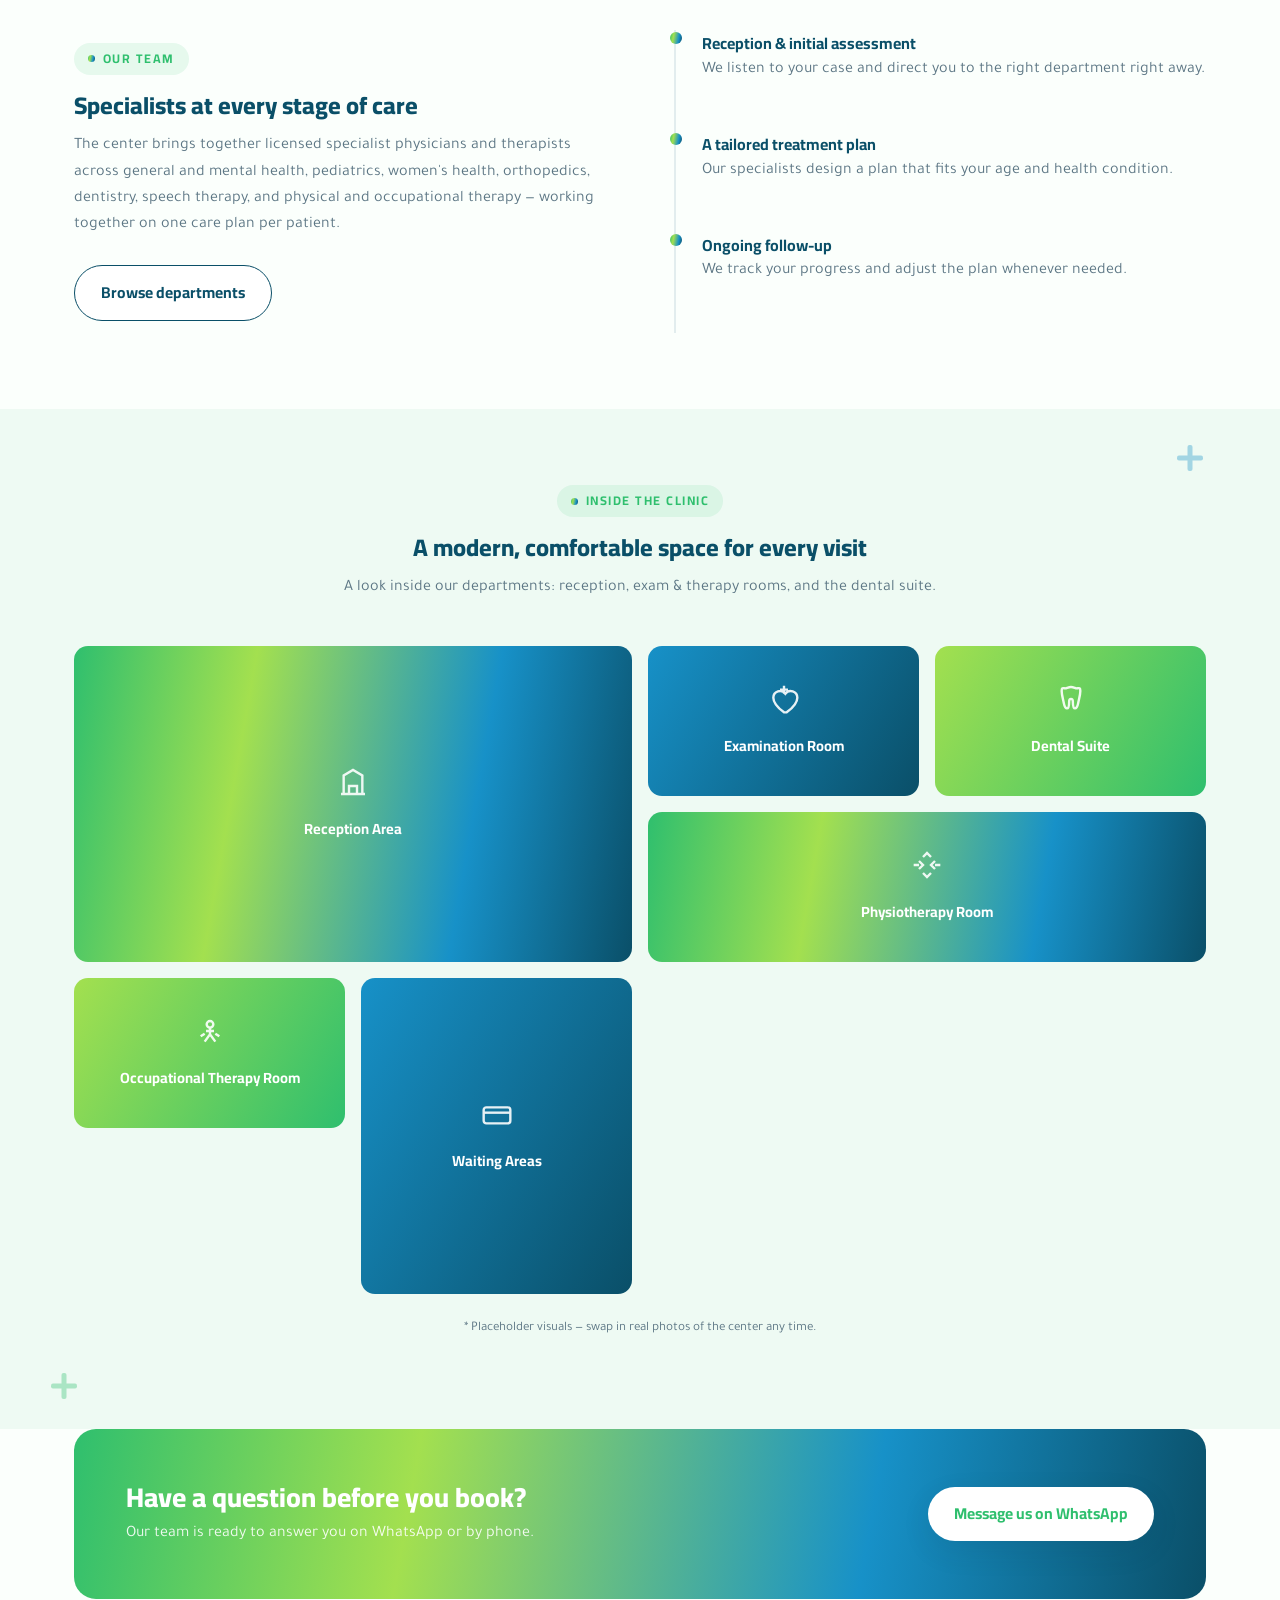
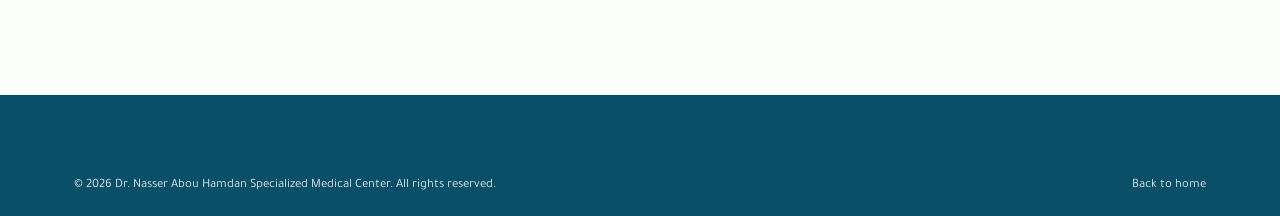
==== commit 1eef0e20: "Final 1" ====
--- a/about.html
+++ b/about.html
@@ -5,7 +5,7 @@
 <meta name="viewport" content="width=device-width, initial-scale=1.0">
 <script>(function(){try{var l=localStorage.getItem("dnh-lang")||"en";document.documentElement.lang=l;document.documentElement.dir=(l==="ar"?"rtl":"ltr");}catch(e){}})();</script>
 <title>عن المركز | About Us — Dr. Nasser Abou Hamdan Medical Center</title>
-<link rel="icon" href="assets/logo.jpeg">
+<link rel="icon" href="assets/logo.png">
 <link rel="stylesheet" href="assets/style.css">
 </head>
 <body data-page="about">
@@ -29,7 +29,7 @@
 <nav class="mainnav">
   <div class="container">
     <a href="index.html" class="brand">
-      <img src="assets/logo.jpeg" alt="logo">
+      <img src="assets/logo.png" alt="logo">
       <span class="brand-text" data-ar="د. ناصر أبو حمدان" data-en="Dr. Nasser Abou Hamdan">Dr. Nasser Abou Hamdan<span data-ar="مركز طبي تخصصي" data-en="Specialized Medical Center">Specialized Medical Center</span>
       </span>
     </a>
@@ -41,9 +41,6 @@
       <a href="contact.html" data-page="contact" data-ar="اتصل بنا" data-en="Contact">Contact</a>
     </div>
     <div class="nav-actions">
-      <a class="btn btn-primary btn-sm" id="navWaBtn" target="_blank" rel="noopener">
-        <span data-ar="احجز موعد" data-en="Book Now">Book Now</span>
-      </a>
       <button class="burger" aria-label="menu"><span></span></button>
     </div>
   </div>
@@ -74,7 +71,7 @@
 <section style="padding-top:10px;">
   <div class="container">
     <div class="about-split">
-      <div class="about-photo"><img src="assets/logo.jpeg" alt="Dr. Nasser Abou Hamdan Medical Center"></div>
+      <div class="about-photo"><img src="assets/logo.png" alt="Dr. Nasser Abou Hamdan Medical Center"></div>
       <div>
         <div class="eyebrow"><span class="dot"></span><span data-ar="رسالتنا" data-en="Our Mission">Our Mission</span></div>
         <h2 data-ar="رعاية شخصية، مبنية على أسس علمية" data-en="Personalized, evidence-based care">Personalized, evidence-based care</h2>
@@ -115,7 +112,7 @@
       </div>
       <div class="value-card">
         <h4 data-ar="بيئة تحترم كرامة المريض" data-en="A dignified, accessible space">A dignified, accessible space</h4>
-        <p data-ar="مدخل ومصعد ومقاعد وحمّام مخصص لذوي الاحتياجات الخاصة." data-en="Accessible entrance, elevator, seating and restroom for people with disabilities.">Accessible entrance, elevator, seating and restroom for people with disabilities.</p>
+        <p data-ar="مدخل ومصعد وحمّام مخصص لذوي الاحتياجات الخاصة." data-en="Accessible entrance, elevator and restroom for people with disabilities.">Accessible entrance, elevator and restroom for people with disabilities.</p>
       </div>
       <div class="value-card">
         <h4 data-ar="قرب من العائلات" data-en="Close to families">Close to families</h4>
@@ -213,40 +210,9 @@
 
 <footer>
   <div class="container">
-    <div class="footer-grid">
-      <div>
-        <div class="footer-brand"><img src="assets/logo.jpeg" alt="logo"><b data-ar="د. ناصر أبو حمدان" data-en="Dr. Nasser Abou Hamdan">Dr. Nasser Abou Hamdan</b></div>
-        <p data-ar="مركز طبي تخصصي يقدّم رعاية شاملة لجميع أفراد العائلة في السمقانية، الشوف." data-en="A specialized medical center providing comprehensive care for the whole family in Samqaniyeh, Chouf.">A specialized medical center providing comprehensive care for the whole family in Samqaniyeh, Chouf.</p>
-        <div class="footer-social">
-          <a href="https://www.instagram.com/dnhmedicalcenter/" target="_blank" rel="noopener"><svg viewBox="0 0 24 24" fill="none" stroke-width="2"><rect x="3" y="3" width="18" height="18" rx="5"/><circle cx="12" cy="12" r="4"/><circle cx="17.5" cy="6.5" r="1"/></svg></a>
-          <a href="https://www.facebook.com/drnasserabouhamdan" target="_blank" rel="noopener"><svg viewBox="0 0 24 24" fill="none" stroke-width="2"><path d="M18 2h-3a5 5 0 0 0-5 5v3H7v4h3v8h4v-8h3l1-4h-4V7a1 1 0 0 1 1-1h3z"/></svg></a>
-          <a id="footerWaBtn" target="_blank" rel="noopener"><svg viewBox="0 0 24 24" fill="currentColor" stroke="none"><path d="M17.5 14.4c-.3-.1-1.7-.9-2-1-.3-.1-.4-.1-.6.1-.2.3-.7 1-.8 1.1-.2.2-.3.2-.5.1-.3-.1-1.2-.5-2.3-1.5-.9-.8-1.4-1.7-1.6-2-.2-.3 0-.5.1-.6.1-.1.3-.3.4-.5.1-.1.2-.3.3-.5.1-.2 0-.4 0-.5-.1-.1-.6-1.5-.8-2-.2-.5-.4-.4-.6-.4h-.5c-.2 0-.5.1-.7.3-.3.3-1 1-1 2.4s1 2.8 1.2 3c.1.2 2 3 4.8 4.3.7.3 1.2.5 1.6.6.7.2 1.3.2 1.8.1.5-.1 1.7-.7 1.9-1.4.2-.7.2-1.2.2-1.3-.1-.1-.3-.2-.5-.3zM12 21.8a9.8 9.8 0 0 1-5-1.4l-.4-.2-3.7 1 1-3.6-.2-.4A9.8 9.8 0 1 1 12 21.8z"/></svg></a>
-        </div>
-      </div>
-      <div>
-        <h4 data-ar="روابط سريعة" data-en="Quick Links">Quick Links</h4>
-        <ul>
-          <li><a href="index.html" data-ar="الرئيسية" data-en="Home">Home</a></li>
-          <li><a href="about.html" data-ar="عن المركز" data-en="About">About</a></li>
-          <li><a href="services.html" data-ar="الأقسام والخدمات" data-en="Services">Services</a></li>
-          <li><a href="team.html" data-ar="فريقنا" data-en="Our Team">Our Team</a></li>
-          <li><a href="contact.html" data-ar="اتصل بنا" data-en="Contact">Contact</a></li>
-        </ul>
-      </div>
-      
-      <div>
-        <h4 data-ar="تواصل معنا" data-en="Contact">Contact</h4>
-        <ul>
-          <li><a href="tel:+96181897091">81 897 091</a></li>
-          <li><a href="tel:+96170761769">70 761 769</a></li>
-          <li><a href="tel:+9613610710">03 610 710</a></li>
-          <li><span data-ar="السمقانية، الطريق العام، الشوف" data-en="Samqaniyeh, Main Road, Chouf">Samqaniyeh, Main Road, Chouf</span></li>
-        </ul>
-      </div>
-    </div>
-    <div class="footer-bottom">
+    <div class="footer-bottom" style="border-top:0;margin-top:0;">
       <span data-ar="© 2026 مركز الدكتور ناصر أبو حمدان الطبي التخصصي. جميع الحقوق محفوظة." data-en="© 2026 Dr. Nasser Abou Hamdan Specialized Medical Center. All rights reserved.">© 2026 Dr. Nasser Abou Hamdan Specialized Medical Center. All rights reserved.</span>
-      <span data-ar="السمقانية، الشوف، لبنان" data-en="Samqaniyeh, Chouf, Lebanon">Samqaniyeh, Chouf, Lebanon</span>
+      <a href="index.html" data-ar="العودة للرئيسية" data-en="Back to home">Back to home</a>
     </div>
   </div>
 </footer>
@@ -259,7 +225,6 @@
 <script src="assets/script.js"></script>
 <script>
   function wireWhatsApp(){
-    document.getElementById("navWaBtn").href = waGeneral();
     document.getElementById("navWaBtnMobile").href = waGeneral();
     document.getElementById("ctaWaBtn").href = waGeneral();
     document.getElementById("floatWaBtn").href = waGeneral();
--- a/assets/style.css
+++ b/assets/style.css
@@ -3,404 +3,404 @@
    Design tokens derived from the center's heart/pulse logo
    ========================================================= */
 
-   @import url('https://fonts.googleapis.com/css2?family=Cairo:wght@600;700;800;900&family=Tajawal:wght@300;400;500;700&display=swap');
-
-   :root{
-     --green-1:#2fbf6e;
-     --green-2:#a3e04f;
-     --blue-1:#1791c8;
-     --blue-2:#0a4f68;
-     --ink:#0e2a35;
-     --muted:#5c7684;
-     --bg:#fbfffc;
-     --tint-green:#eefaf3;
-     --tint-blue:#eaf7fc;
-     --surface:#ffffff;
-     --line:#e2edee;
-     --radius-lg:22px;
-     --radius-md:14px;
-     --radius-sm:9px;
-     --shadow-sm:0 2px 10px rgba(14,42,53,.06);
-     --shadow-md:0 10px 30px rgba(14,42,53,.09);
-     --shadow-lg:0 20px 60px rgba(14,42,53,.14);
-     --grad-brand:linear-gradient(100deg,var(--green-1) 0%,var(--green-2) 30%,var(--blue-1) 70%,var(--blue-2) 100%);
-     --grad-soft:linear-gradient(135deg,rgba(47,191,110,.10),rgba(23,145,200,.10));
-     --grad-green-blob:radial-gradient(circle at 30% 30%, #4fd688, var(--green-1) 60%, #1791c8 130%);
-     --grad-blue-blob:radial-gradient(circle at 30% 30%, #4fc3f0, var(--blue-1) 60%, var(--blue-2) 130%);
-     --maxw:1180px;
-   }
-   
-   /* section tint helpers */
-   .tint-green{background:var(--tint-green);}
-   .tint-blue{background:var(--tint-blue);}
-   
-   /* decorative plus-cross, matching the brand's card language */
-   .deco-plus{position:absolute;width:26px;height:26px;opacity:.35;pointer-events:none;}
-   .deco-plus::before,.deco-plus::after{content:"";position:absolute;background:currentColor;border-radius:2px;}
-   .deco-plus::before{width:100%;height:5px;top:50%;left:0;transform:translateY(-50%);}
-   .deco-plus::after{width:5px;height:100%;left:50%;top:0;transform:translateX(-50%);}
-   .deco-plus.green{color:var(--green-1);}
-   .deco-plus.blue{color:var(--blue-1);}
-   
-   /* decorative rounded blob shape (behind photos, hero, etc.) */
-   .deco-blob{position:absolute;border-radius:50%;filter:blur(0px);z-index:0;}
-   .deco-blob.green{background:var(--grad-green-blob);}
-   .deco-blob.blue{background:var(--grad-blue-blob);}
-   
-   *{box-sizing:border-box;}
-   html{scroll-behavior:smooth;}
-   body{
-     margin:0;
-     background:var(--bg);
-     color:var(--ink);
-     font-family:'Tajawal',sans-serif;
-     font-weight:400;
-     line-height:1.65;
-     -webkit-font-smoothing:antialiased;
-   }
-   h1,h2,h3,h4,.display{
-     font-family:'Cairo',sans-serif;
-     font-weight:800;
-     color:var(--blue-2);
-     line-height:1.25;
-     margin:0 0 .5em;
-   }
-   p{margin:0 0 1em;color:var(--muted);}
-   a{color:inherit;text-decoration:none;}
-   img{max-width:100%;display:block;}
-   ul{padding:0;margin:0;list-style:none;}
-   button{font-family:inherit;cursor:pointer;border:none;background:none;}
-   .container{max-width:var(--maxw);margin:0 auto;padding:0 24px;}
-   .eyebrow{
-     display:inline-flex;align-items:center;gap:8px;
-     font-family:'Cairo',sans-serif;font-weight:700;font-size:.78rem;
-     letter-spacing:.12em;text-transform:uppercase;
-     color:var(--green-1);
-     background:rgba(47,191,110,.10);
-     padding:6px 14px;border-radius:999px;
-     margin-bottom:16px;
-   }
-   [dir="rtl"] .eyebrow{letter-spacing:0;}
-   .eyebrow .dot{width:7px;height:7px;border-radius:50%;background:var(--grad-brand);}
-   
-   /* ---------- buttons ---------- */
-   .btn{
-     display:inline-flex;align-items:center;gap:10px;
-     font-family:'Cairo',sans-serif;font-weight:700;font-size:.98rem;
-     padding:14px 26px;border-radius:999px;
-     transition:transform .18s ease,box-shadow .18s ease,background .18s ease;
-     white-space:nowrap;
-   }
-   .btn:hover{transform:translateY(-2px);}
-   .btn-primary{
-     background:#25D366;color:#fff;box-shadow:var(--shadow-md);
-   }
-   .btn-primary:hover{box-shadow:0 14px 34px rgba(37,211,102,.35);}
-   .btn-outline{
-     border:1.5px solid var(--blue-2);color:var(--blue-2);background:var(--surface);
-   }
-   .btn-outline:hover{background:var(--blue-2);color:#fff;}
-   .btn-ghost{color:var(--blue-2);font-family:'Cairo',sans-serif;font-weight:700;}
-   .btn-sm{padding:9px 16px;font-size:.85rem;border-radius:999px;}
-   .btn svg{width:18px;height:18px;flex-shrink:0;}
-   
-   /* ---------- top bar + nav ---------- */
-   .topbar{
-     background:var(--blue-2);color:#fff;font-size:.82rem;
-   }
-   .topbar .container{
-     display:flex;justify-content:space-between;align-items:center;flex-wrap:wrap;gap:8px;
-     padding-top:8px;padding-bottom:8px;
-   }
-   .topbar a{opacity:.92;display:inline-flex;align-items:center;gap:6px;}
-   .topbar a:hover{opacity:1;text-decoration:underline;}
-   .topbar-links{display:flex;gap:18px;flex-wrap:wrap;}
-   
-   nav.mainnav{
-     position:sticky;top:0;z-index:100;
-     background:rgba(245,250,249,.88);
-     backdrop-filter:blur(10px);
-     border-bottom:1px solid var(--line);
-   }
-   .mainnav .container{display:flex;align-items:center;justify-content:space-between;padding-top:12px;padding-bottom:12px;gap:18px;}
-   .brand{display:flex;align-items:center;gap:10px;}
-   .brand img{height:46px;width:auto;}
-   .brand-text{font-family:'Cairo',sans-serif;font-weight:800;color:var(--blue-2);font-size:1rem;line-height:1.2;}
-   .brand-text span{display:block;font-family:'Tajawal',sans-serif;font-weight:500;color:var(--muted);font-size:.72rem;}
-   .navlinks{display:flex;align-items:center;gap:28px;font-family:'Cairo',sans-serif;font-weight:700;font-size:.92rem;}
-   .navlinks a{color:var(--ink);position:relative;padding:4px 0;}
-   .navlinks a.active,.navlinks a:hover{color:var(--green-1);}
-   .nav-actions{display:flex;align-items:center;gap:12px;}
-   .lang-toggle{
-     display:flex;align-items:center;border:1.5px solid var(--line);border-radius:999px;overflow:hidden;font-family:'Cairo',sans-serif;font-weight:700;font-size:.78rem;
-   }
-   .lang-toggle button{padding:8px 13px;color:var(--muted);}
-   .lang-toggle button.active{background:var(--grad-brand);color:#fff;}
-   .burger{display:none;width:40px;height:40px;border-radius:10px;align-items:center;justify-content:center;border:1.5px solid var(--line);}
-   .burger span,.burger span::before,.burger span::after{content:"";display:block;width:18px;height:2px;background:var(--ink);position:relative;transition:.2s;}
-   .burger span::before{position:absolute;top:-6px;}
-   .burger span::after{position:absolute;top:6px;}
-   
-   /* ---------- hero ---------- */
-   .hero{padding:64px 0 40px;position:relative;overflow:hidden;}
-   .hero::before{
-     content:"";position:absolute;top:-160px;inset-inline-end:-160px;width:420px;height:420px;border-radius:50%;
-     background:var(--grad-green-blob);opacity:.16;z-index:0;
-   }
-   .hero::after{
-     content:"";position:absolute;bottom:-200px;inset-inline-start:-140px;width:380px;height:380px;border-radius:50%;
-     background:var(--grad-blue-blob);opacity:.14;z-index:0;
-   }
-   .hero .container{display:grid;grid-template-columns:1.1fr .9fr;gap:56px;align-items:center;position:relative;z-index:1;}
-   .hero h1{font-size:clamp(2.1rem,4vw,3.2rem);}
-   .hero h1 em{font-style:normal;background:var(--grad-brand);-webkit-background-clip:text;background-clip:text;color:transparent;}
-   .hero-lead{font-size:1.08rem;max-width:52ch;}
-   .hero-actions{display:flex;gap:14px;flex-wrap:wrap;margin-top:26px;}
-   .hero-stats{display:flex;gap:28px;margin-top:36px;flex-wrap:wrap;}
-   .hero-stats div{}
-   .hero-stats b{display:block;font-family:'Cairo',sans-serif;font-size:1.5rem;color:var(--blue-2);}
-   .hero-stats span{font-size:.82rem;color:var(--muted);}
-   .hero-visual{
-     position:relative;background:var(--surface);border-radius:var(--radius-lg);
-     box-shadow:var(--shadow-lg);padding:30px;border:1px solid var(--line);
-   }
-   .hero-visual svg{width:100%;height:auto;}
-   .pulse-path{
-     fill:none;stroke-width:3.5;stroke-linecap:round;stroke-linejoin:round;
-     stroke:url(#pulseGrad);
-     stroke-dasharray:900;stroke-dashoffset:900;
-     animation:draw 2.4s ease-out forwards .3s;
-   }
-   @keyframes draw{to{stroke-dashoffset:0;}}
-   .hero-badge{
-     position:absolute;bottom:-18px;inset-inline-start:24px;
-     background:var(--blue-2);color:#fff;border-radius:14px;padding:12px 18px;
-     box-shadow:var(--shadow-md);font-family:'Cairo',sans-serif;
-     display:flex;align-items:center;gap:10px;
-   }
-   .hero-badge b{font-size:1.3rem;}
-   .hero-badge span{font-size:.72rem;opacity:.85;display:block;font-family:'Tajawal',sans-serif;}
-   
-   /* ---------- pulse divider ---------- */
-   .pulse-divider{padding:6px 0;}
-   .pulse-divider svg{width:100%;height:44px;display:block;}
-   .pulse-divider path{
-     fill:none;stroke:url(#dividerGrad);stroke-width:2.5;
-     stroke-dasharray:1400;stroke-dashoffset:1400;transition:stroke-dashoffset 1.6s ease-out;
-   }
-   .pulse-divider.in-view path{stroke-dashoffset:0;}
-   
-   /* ---------- info strip ---------- */
-   .infostrip{background:var(--surface);border-top:1px solid var(--line);border-bottom:1px solid var(--line);}
-   .infostrip .container{display:flex;flex-wrap:wrap;gap:26px;justify-content:space-between;padding-top:20px;padding-bottom:20px;}
-   .info-item{display:flex;align-items:center;gap:12px;font-size:.88rem;}
-   .info-item .ic{width:38px;height:38px;border-radius:10px;background:var(--grad-soft);display:flex;align-items:center;justify-content:center;flex-shrink:0;}
-   .info-item .ic svg{width:19px;height:19px;stroke:var(--blue-2);}
-   .info-item b{display:block;font-family:'Cairo',sans-serif;color:var(--ink);}
-   .info-item span{color:var(--muted);}
-   
-   /* ---------- sections ---------- */
-   section{padding:76px 0;}
-   .section-head{max-width:640px;margin-bottom:44px;}
-   .section-head.center{margin-inline:auto;text-align:center;}
-   
-   /* department cards */
-   .dept-grid{display:grid;grid-template-columns:repeat(3,1fr);gap:22px;}
-   .dept-card{
-     background:var(--surface);border:1px solid var(--line);border-radius:var(--radius-lg);
-     padding:28px;transition:transform .2s ease,box-shadow .2s ease,border-color .2s ease;
-     display:flex;flex-direction:column;gap:14px;
-   }
-   .dept-card:hover{transform:translateY(-6px);box-shadow:var(--shadow-md);border-color:transparent;}
-   .dept-icon{
-     width:54px;height:54px;border-radius:16px;background:var(--grad-brand);
-     display:flex;align-items:center;justify-content:center;
-   }
-   .dept-icon svg{width:26px;height:26px;stroke:#fff;fill:none;}
-   .dept-card h3{font-size:1.12rem;margin-bottom:4px;}
-   .dept-card p{font-size:.92rem;margin-bottom:6px;}
-   .dept-card .count{font-size:.78rem;color:var(--green-1);font-family:'Cairo',sans-serif;font-weight:700;}
-   .dept-card .more{margin-top:auto;font-family:'Cairo',sans-serif;font-weight:700;font-size:.86rem;color:var(--blue-1);display:flex;align-items:center;gap:6px;}
-   .dept-card .more svg{width:15px;height:15px;transition:transform .2s;}
-   [dir="rtl"] .dept-card .more svg{transform:scaleX(-1);}
-   .dept-card:hover .more svg{transform:translateX(4px);}
-   [dir="rtl"] .dept-card:hover .more svg{transform:scaleX(-1) translateX(4px);}
-   
-   /* about strip */
-   .about-split{display:grid;grid-template-columns:.85fr 1.15fr;gap:52px;align-items:center;}
-   .about-photo{
-     border-radius:var(--radius-lg);overflow:hidden;box-shadow:var(--shadow-lg);
-     aspect-ratio:4/5;background:var(--grad-brand);display:flex;align-items:center;justify-content:center;
-   }
-   .about-photo img{width:100%;height:100%;object-fit:cover;}
-   .stat-row{display:flex;gap:30px;margin-top:24px;flex-wrap:wrap;}
-   .stat-row div b{font-family:'Cairo',sans-serif;font-size:1.6rem;color:var(--green-1);display:block;}
-   .stat-row div span{font-size:.82rem;color:var(--muted);}
-   
-   /* why-us icons */
-   .feature-grid{display:grid;grid-template-columns:repeat(4,1fr);gap:20px;}
-   .feature-card{background:var(--surface);border:1px solid var(--line);border-radius:var(--radius-md);padding:22px;text-align:center;}
-   .feature-card .ic{width:48px;height:48px;border-radius:12px;background:var(--grad-soft);display:flex;align-items:center;justify-content:center;margin:0 auto 14px;}
-   .feature-card svg{width:22px;height:22px;stroke:var(--blue-2);}
-   .feature-card h4{font-size:.95rem;margin-bottom:4px;}
-   .feature-card p{font-size:.82rem;margin:0;}
-   
-   /* CTA band */
-   .cta-band{background:var(--grad-brand);border-radius:var(--radius-lg);padding:52px;display:flex;align-items:center;justify-content:space-between;gap:24px;flex-wrap:wrap;color:#fff;}
-   .cta-band h2{color:#fff;margin-bottom:6px;font-size:1.7rem;}
-   .cta-band p{color:rgba(255,255,255,.9);margin:0;}
-   .cta-band .btn-primary{background:#fff;color:var(--green-1);}
-   .cta-band .btn-primary:hover{box-shadow:0 14px 34px rgba(0,0,0,.2);}
-   
-   /* footer */
-   footer{background:var(--blue-2);color:rgba(255,255,255,.85);padding:60px 0 20px;margin-top:20px;}
-   .footer-grid{display:grid;grid-template-columns:1.3fr 1fr 1fr 1fr;gap:40px;}
-   .footer-grid h4{color:#fff;font-size:.95rem;margin-bottom:16px;}
-   .footer-grid ul li{margin-bottom:10px;font-size:.88rem;}
-   .footer-grid ul li a:hover{color:#fff;text-decoration:underline;}
-   .footer-brand{display:flex;align-items:center;gap:10px;margin-bottom:14px;}
-   .footer-brand img{height:44px;width:44px;object-fit:cover;border-radius:10px;background:#fff;padding:3px;}
-   .footer-brand b{font-family:'Cairo',sans-serif;color:#fff;font-size:1rem;}
-   .footer-social{display:flex;gap:10px;margin-top:16px;}
-   .footer-social a{width:38px;height:38px;border-radius:50%;background:rgba(255,255,255,.12);display:flex;align-items:center;justify-content:center;}
-   .footer-social svg{width:17px;height:17px;stroke:#fff;}
-   .footer-bottom{border-top:1px solid rgba(255,255,255,.14);margin-top:40px;padding-top:20px;display:flex;justify-content:space-between;font-size:.8rem;flex-wrap:wrap;gap:10px;}
-   
-   /* whatsapp floating button */
-   .wa-float{
-     position:fixed;bottom:22px;inset-inline-end:22px;z-index:200;
-     width:60px;height:60px;border-radius:50%;background:#25D366;
-     display:flex;align-items:center;justify-content:center;box-shadow:0 10px 26px rgba(37,211,102,.45);
-     animation:pop .3s ease;
-   }
-   .wa-float svg{width:30px;height:30px;fill:#fff;}
-   @keyframes pop{from{transform:scale(0);}to{transform:scale(1);}}
-   
-   /* ---------- services page ---------- */
-   .tabs{display:flex;gap:10px;flex-wrap:wrap;margin-bottom:40px;}
-   .tab-btn{
-     padding:11px 20px;border-radius:999px;border:1.5px solid var(--line);
-     font-family:'Cairo',sans-serif;font-weight:700;font-size:.86rem;color:var(--muted);
-     background:var(--surface);display:flex;align-items:center;gap:8px;transition:.18s;
-   }
-   .tab-btn svg{width:16px;height:16px;}
-   .tab-btn.active{background:var(--grad-brand);color:#fff;border-color:transparent;}
-   .tab-panel{display:none;}
-   .tab-panel.active{display:block;animation:fadein .35s ease;}
-   @keyframes fadein{from{opacity:0;transform:translateY(6px);}to{opacity:1;transform:none;}}
-   .dept-panel-head{display:flex;align-items:center;gap:16px;margin-bottom:8px;}
-   .dept-panel-head .dept-icon{width:48px;height:48px;border-radius:14px;}
-   .dept-panel-head h2{margin-bottom:2px;font-size:1.4rem;}
-   .dept-panel-desc{max-width:70ch;margin-bottom:30px;}
-   .service-grid{display:grid;grid-template-columns:repeat(2,1fr);gap:14px;}
-   .service-card{
-     background:var(--surface);border:1px solid var(--line);border-radius:var(--radius-md);
-     padding:16px 18px;display:flex;align-items:center;justify-content:space-between;gap:14px;
-   }
-   .service-card span{font-weight:500;font-size:.96rem;color:var(--ink);}
-   .service-card .book-mini{
-     flex-shrink:0;width:36px;height:36px;border-radius:50%;background:#25D366;
-     display:flex;align-items:center;justify-content:center;
-   }
-   .service-card .book-mini svg{width:17px;height:17px;fill:#fff;}
-   
-   /* ---------- contact page ---------- */
-   .contact-grid{display:grid;grid-template-columns:1fr 1fr;gap:44px;}
-   .contact-card{background:var(--surface);border:1px solid var(--line);border-radius:var(--radius-lg);padding:30px;}
-   .contact-card h3{font-size:1.05rem;margin-bottom:18px;}
-   .contact-row{display:flex;align-items:flex-start;gap:14px;margin-bottom:18px;}
-   .contact-row .ic{width:40px;height:40px;border-radius:11px;background:var(--grad-soft);display:flex;align-items:center;justify-content:center;flex-shrink:0;}
-   .contact-row .ic svg{width:19px;height:19px;stroke:var(--blue-2);}
-   .contact-row b{display:block;font-family:'Cairo',sans-serif;font-size:.92rem;}
-   .contact-row span,.contact-row a{font-size:.88rem;color:var(--muted);}
-   .map-embed{border-radius:var(--radius-lg);overflow:hidden;border:1px solid var(--line);box-shadow:var(--shadow-sm);}
-   .map-embed iframe{width:100%;height:420px;border:0;display:block;}
-   .hours-table{width:100%;border-collapse:collapse;font-size:.92rem;}
-   .hours-table td{padding:9px 0;border-bottom:1px solid var(--line);}
-   .hours-table td:last-child{text-align:end;color:var(--muted);}
-   .hours-table tr.today td{color:var(--green-1);font-weight:700;}
-   
-   /* ---------- about page ---------- */
-   .value-grid{display:grid;grid-template-columns:repeat(2,1fr);gap:18px;}
-   .value-card{background:var(--surface);border:1px solid var(--line);border-radius:var(--radius-md);padding:22px;}
-   .value-card h4{font-size:1rem;margin-bottom:6px;}
-   .value-card p{font-size:.9rem;margin:0;}
-   .timeline{border-inline-start:2px solid var(--line);padding-inline-start:26px;margin-inline-start:8px;}
-   .timeline li{position:relative;padding-bottom:32px;}
-   .timeline li::before{content:"";position:absolute;inset-inline-start:-32px;top:2px;width:12px;height:12px;border-radius:50%;background:var(--grad-brand);}
-   .timeline b{display:block;font-family:'Cairo',sans-serif;color:var(--blue-2);}
-   
-   /* ---------- team page ---------- */
-   .team-grid{display:grid;grid-template-columns:repeat(4,1fr);gap:22px;}
-   .team-card{
-     background:var(--surface);border-radius:var(--radius-lg);overflow:hidden;
-     box-shadow:var(--shadow-sm);border:1px solid var(--line);
-     transition:transform .2s ease,box-shadow .2s ease;position:relative;
-   }
-   .team-card:hover{transform:translateY(-6px);box-shadow:var(--shadow-lg);}
-   .team-photo{aspect-ratio:3/4;overflow:hidden;position:relative;}
-   .team-photo img{width:100%;height:100%;object-fit:cover;object-position:top center;transition:transform .35s ease;}
-   .team-card:hover .team-photo img{transform:scale(1.05);}
-   .team-role-tag{
-     position:absolute;bottom:12px;inset-inline-start:12px;
-     background:rgba(10,79,104,.88);color:#fff;font-family:'Cairo',sans-serif;font-weight:700;
-     font-size:.72rem;letter-spacing:.02em;padding:5px 12px;border-radius:999px;
-   }
-   .team-info{padding:16px 18px 20px;}
-   .team-info h3{font-size:1.02rem;margin-bottom:2px;}
-   .team-info p{font-size:.84rem;margin:0;color:var(--green-1);font-weight:700;font-family:'Cairo',sans-serif;}
-   .team-info .dept-tag{display:block;margin-top:6px;font-size:.78rem;color:var(--muted);font-weight:400;font-family:'Tajawal',sans-serif;}
-   
-   /* ---------- clinic gallery ---------- */
-   .gallery-grid{display:grid;grid-template-columns:repeat(4,1fr);grid-auto-rows:150px;gap:16px;}
-   .gallery-grid .g-item:nth-child(1){grid-column:span 2;grid-row:span 2;}
-   .gallery-grid .g-item:nth-child(4){grid-column:span 2;}
-   .gallery-grid .g-item:nth-child(6){grid-row:span 2;}
-   .g-item{
-     border-radius:var(--radius-md);overflow:hidden;position:relative;
-     display:flex;align-items:center;justify-content:center;
-     color:#fff;text-align:center;padding:16px;
-   }
-   .g-item img{width:100%;height:100%;object-fit:cover;position:absolute;inset:0;}
-   .g-item .g-label{position:relative;z-index:1;font-family:'Cairo',sans-serif;font-weight:700;font-size:.92rem;}
-   .g-item .g-icon{position:relative;z-index:1;width:32px;height:32px;margin-bottom:8px;stroke:#fff;opacity:.9;}
-   .g-item.placeholder{background:var(--grad-brand);}
-   .g-item.placeholder.alt{background:linear-gradient(120deg,var(--blue-1),var(--blue-2));}
-   .g-item.placeholder.alt2{background:linear-gradient(120deg,var(--green-2),var(--green-1));}
-   
-   
-   @media (max-width:960px){
-     .navlinks{display:none;}
-     .burger{display:flex;}
-     .hero .container,.about-split,.contact-grid{grid-template-columns:1fr;}
-     .hero-visual{order:-1;}
-     .dept-grid{grid-template-columns:repeat(2,1fr);}
-     .feature-grid{grid-template-columns:repeat(2,1fr);}
-     .footer-grid{grid-template-columns:repeat(2,1fr);}
-     .service-grid{grid-template-columns:1fr;}
-     .value-grid{grid-template-columns:1fr;}
-     .team-grid{grid-template-columns:repeat(2,1fr);}
-     .gallery-grid{grid-template-columns:repeat(2,1fr);grid-auto-rows:130px;}
-   }
-   @media (max-width:560px){
-     .dept-grid{grid-template-columns:1fr;}
-     .feature-grid{grid-template-columns:1fr;}
-     .footer-grid{grid-template-columns:1fr;}
-     .cta-band{flex-direction:column;text-align:center;padding:36px 24px;}
-     .hero{padding-top:32px;}
-     .team-grid{grid-template-columns:1fr 1fr;}
-     .gallery-grid{grid-template-columns:1fr 1fr;}
-     .gallery-grid .g-item:nth-child(1){grid-column:span 2;grid-row:span 1;}
-   }
-   
-   /* mobile nav drawer */
-   .mobile-drawer{
-     position:fixed;inset:0;background:rgba(14,42,53,.55);z-index:150;display:none;
-   }
-   .mobile-drawer.open{display:block;}
-   .mobile-drawer .panel{
-     position:absolute;top:0;inset-inline-end:0;width:78%;max-width:320px;height:100%;background:var(--surface);
-     padding:26px;display:flex;flex-direction:column;gap:22px;
-   }
-   .mobile-drawer a{font-family:'Cairo',sans-serif;font-weight:700;font-size:1.05rem;color:var(--ink);}
-   .mobile-drawer .close-x{align-self:flex-end;width:36px;height:36px;border-radius:50%;border:1.5px solid var(--line);display:flex;align-items:center;justify-content:center;}+@import url('https://fonts.googleapis.com/css2?family=Cairo:wght@600;700;800;900&family=Tajawal:wght@300;400;500;700&display=swap');
+
+:root{
+  --green-1:#2fbf6e;
+  --green-2:#a3e04f;
+  --blue-1:#1791c8;
+  --blue-2:#0a4f68;
+  --ink:#0e2a35;
+  --muted:#5c7684;
+  --bg:#fbfffc;
+  --tint-green:#eefaf3;
+  --tint-blue:#eaf7fc;
+  --surface:#ffffff;
+  --line:#e2edee;
+  --radius-lg:22px;
+  --radius-md:14px;
+  --radius-sm:9px;
+  --shadow-sm:0 2px 10px rgba(14,42,53,.06);
+  --shadow-md:0 10px 30px rgba(14,42,53,.09);
+  --shadow-lg:0 20px 60px rgba(14,42,53,.14);
+  --grad-brand:linear-gradient(100deg,var(--green-1) 0%,var(--green-2) 30%,var(--blue-1) 70%,var(--blue-2) 100%);
+  --grad-soft:linear-gradient(135deg,rgba(47,191,110,.10),rgba(23,145,200,.10));
+  --grad-green-blob:radial-gradient(circle at 30% 30%, #4fd688, var(--green-1) 60%, #1791c8 130%);
+  --grad-blue-blob:radial-gradient(circle at 30% 30%, #4fc3f0, var(--blue-1) 60%, var(--blue-2) 130%);
+  --maxw:1180px;
+}
+
+/* section tint helpers */
+.tint-green{background:var(--tint-green);}
+.tint-blue{background:var(--tint-blue);}
+
+/* decorative plus-cross, matching the brand's card language */
+.deco-plus{position:absolute;width:26px;height:26px;opacity:.35;pointer-events:none;}
+.deco-plus::before,.deco-plus::after{content:"";position:absolute;background:currentColor;border-radius:2px;}
+.deco-plus::before{width:100%;height:5px;top:50%;left:0;transform:translateY(-50%);}
+.deco-plus::after{width:5px;height:100%;left:50%;top:0;transform:translateX(-50%);}
+.deco-plus.green{color:var(--green-1);}
+.deco-plus.blue{color:var(--blue-1);}
+
+/* decorative rounded blob shape (behind photos, hero, etc.) */
+.deco-blob{position:absolute;border-radius:50%;filter:blur(0px);z-index:0;}
+.deco-blob.green{background:var(--grad-green-blob);}
+.deco-blob.blue{background:var(--grad-blue-blob);}
+
+*{box-sizing:border-box;}
+html{scroll-behavior:smooth;}
+body{
+  margin:0;
+  background:var(--bg);
+  color:var(--ink);
+  font-family:'Tajawal',sans-serif;
+  font-weight:400;
+  line-height:1.65;
+  -webkit-font-smoothing:antialiased;
+}
+h1,h2,h3,h4,.display{
+  font-family:'Cairo',sans-serif;
+  font-weight:800;
+  color:var(--blue-2);
+  line-height:1.25;
+  margin:0 0 .5em;
+}
+p{margin:0 0 1em;color:var(--muted);}
+a{color:inherit;text-decoration:none;}
+img{max-width:100%;display:block;}
+ul{padding:0;margin:0;list-style:none;}
+button{font-family:inherit;cursor:pointer;border:none;background:none;}
+.container{max-width:var(--maxw);margin:0 auto;padding:0 24px;}
+.eyebrow{
+  display:inline-flex;align-items:center;gap:8px;
+  font-family:'Cairo',sans-serif;font-weight:700;font-size:.78rem;
+  letter-spacing:.12em;text-transform:uppercase;
+  color:var(--green-1);
+  background:rgba(47,191,110,.10);
+  padding:6px 14px;border-radius:999px;
+  margin-bottom:16px;
+}
+[dir="rtl"] .eyebrow{letter-spacing:0;}
+.eyebrow .dot{width:7px;height:7px;border-radius:50%;background:var(--grad-brand);}
+
+/* ---------- buttons ---------- */
+.btn{
+  display:inline-flex;align-items:center;gap:10px;
+  font-family:'Cairo',sans-serif;font-weight:700;font-size:.98rem;
+  padding:14px 26px;border-radius:999px;
+  transition:transform .18s ease,box-shadow .18s ease,background .18s ease;
+  white-space:nowrap;
+}
+.btn:hover{transform:translateY(-2px);}
+.btn-primary{
+  background:#25D366;color:#fff;box-shadow:var(--shadow-md);
+}
+.btn-primary:hover{box-shadow:0 14px 34px rgba(37,211,102,.35);}
+.btn-outline{
+  border:1.5px solid var(--blue-2);color:var(--blue-2);background:var(--surface);
+}
+.btn-outline:hover{background:var(--blue-2);color:#fff;}
+.btn-ghost{color:var(--blue-2);font-family:'Cairo',sans-serif;font-weight:700;}
+.btn-sm{padding:9px 16px;font-size:.85rem;border-radius:999px;}
+.btn svg{width:18px;height:18px;flex-shrink:0;}
+
+/* ---------- top bar + nav ---------- */
+.topbar{
+  background:var(--blue-2);color:#fff;font-size:.82rem;
+}
+.topbar .container{
+  display:flex;justify-content:space-between;align-items:center;flex-wrap:wrap;gap:8px;
+  padding-top:8px;padding-bottom:8px;
+}
+.topbar a{opacity:.92;display:inline-flex;align-items:center;gap:6px;}
+.topbar a:hover{opacity:1;text-decoration:underline;}
+.topbar-links{display:flex;gap:18px;flex-wrap:wrap;}
+
+nav.mainnav{
+  position:sticky;top:0;z-index:100;
+  background:rgba(245,250,249,.88);
+  backdrop-filter:blur(10px);
+  border-bottom:1px solid var(--line);
+}
+.mainnav .container{display:flex;align-items:center;justify-content:space-between;padding-top:12px;padding-bottom:12px;gap:18px;}
+.brand{display:flex;align-items:center;gap:10px;}
+.brand img{height:46px;width:auto;}
+.brand-text{font-family:'Cairo',sans-serif;font-weight:800;color:var(--blue-2);font-size:1rem;line-height:1.2;}
+.brand-text span{display:block;font-family:'Tajawal',sans-serif;font-weight:500;color:var(--muted);font-size:.72rem;}
+.navlinks{display:flex;align-items:center;gap:28px;font-family:'Cairo',sans-serif;font-weight:700;font-size:.92rem;}
+.navlinks a{color:var(--ink);position:relative;padding:4px 0;}
+.navlinks a.active,.navlinks a:hover{color:var(--green-1);}
+.nav-actions{display:flex;align-items:center;gap:12px;}
+.lang-toggle{
+  display:flex;align-items:center;border:1.5px solid var(--line);border-radius:999px;overflow:hidden;font-family:'Cairo',sans-serif;font-weight:700;font-size:.78rem;
+}
+.lang-toggle button{padding:8px 13px;color:var(--muted);}
+.lang-toggle button.active{background:var(--grad-brand);color:#fff;}
+.burger{display:none;width:40px;height:40px;border-radius:10px;align-items:center;justify-content:center;border:1.5px solid var(--line);}
+.burger span,.burger span::before,.burger span::after{content:"";display:block;width:18px;height:2px;background:var(--ink);position:relative;transition:.2s;}
+.burger span::before{position:absolute;top:-6px;}
+.burger span::after{position:absolute;top:6px;}
+
+/* ---------- hero ---------- */
+.hero{padding:64px 0 40px;position:relative;overflow:hidden;}
+.hero::before{
+  content:"";position:absolute;top:-160px;inset-inline-end:-160px;width:420px;height:420px;border-radius:50%;
+  background:var(--grad-green-blob);opacity:.16;z-index:0;
+}
+.hero::after{
+  content:"";position:absolute;bottom:-200px;inset-inline-start:-140px;width:380px;height:380px;border-radius:50%;
+  background:var(--grad-blue-blob);opacity:.14;z-index:0;
+}
+.hero .container{display:grid;grid-template-columns:1.1fr .9fr;gap:56px;align-items:center;position:relative;z-index:1;}
+.hero h1{font-size:clamp(2.1rem,4vw,3.2rem);}
+.hero h1 em{font-style:normal;background:var(--grad-brand);-webkit-background-clip:text;background-clip:text;color:transparent;}
+.hero-lead{font-size:1.08rem;max-width:52ch;}
+.hero-actions{display:flex;gap:14px;flex-wrap:wrap;margin-top:26px;}
+.hero-stats{display:flex;gap:28px;margin-top:36px;flex-wrap:wrap;}
+.hero-stats div{}
+.hero-stats b{display:block;font-family:'Cairo',sans-serif;font-size:1.5rem;color:var(--blue-2);}
+.hero-stats span{font-size:.82rem;color:var(--muted);}
+.hero-visual{
+  position:relative;background:var(--surface);border-radius:var(--radius-lg);
+  box-shadow:var(--shadow-lg);padding:30px;border:1px solid var(--line);
+}
+.hero-visual svg{width:100%;height:auto;}
+.pulse-path{
+  fill:none;stroke-width:3.5;stroke-linecap:round;stroke-linejoin:round;
+  stroke:url(#pulseGrad);
+  stroke-dasharray:900;stroke-dashoffset:900;
+  animation:draw 2.4s ease-out forwards .3s;
+}
+@keyframes draw{to{stroke-dashoffset:0;}}
+.hero-badge{
+  position:absolute;bottom:-18px;inset-inline-start:24px;
+  background:var(--blue-2);color:#fff;border-radius:14px;padding:12px 18px;
+  box-shadow:var(--shadow-md);font-family:'Cairo',sans-serif;
+  display:flex;align-items:center;gap:10px;
+}
+.hero-badge b{font-size:1.3rem;}
+.hero-badge span{font-size:.72rem;opacity:.85;display:block;font-family:'Tajawal',sans-serif;}
+
+/* ---------- pulse divider ---------- */
+.pulse-divider{padding:6px 0;}
+.pulse-divider svg{width:100%;height:44px;display:block;}
+.pulse-divider path{
+  fill:none;stroke:url(#dividerGrad);stroke-width:2.5;
+  stroke-dasharray:1400;stroke-dashoffset:1400;transition:stroke-dashoffset 1.6s ease-out;
+}
+.pulse-divider.in-view path{stroke-dashoffset:0;}
+
+/* ---------- info strip ---------- */
+.infostrip{background:var(--surface);border-top:1px solid var(--line);border-bottom:1px solid var(--line);}
+.infostrip .container{display:flex;flex-wrap:wrap;gap:26px;justify-content:space-between;padding-top:20px;padding-bottom:20px;}
+.info-item{display:flex;align-items:center;gap:12px;font-size:.88rem;}
+.info-item .ic{width:38px;height:38px;border-radius:10px;background:var(--grad-soft);display:flex;align-items:center;justify-content:center;flex-shrink:0;}
+.info-item .ic svg{width:19px;height:19px;stroke:var(--blue-2);}
+.info-item b{display:block;font-family:'Cairo',sans-serif;color:var(--ink);}
+.info-item span{color:var(--muted);}
+
+/* ---------- sections ---------- */
+section{padding:76px 0;}
+.section-head{max-width:640px;margin-bottom:44px;}
+.section-head.center{margin-inline:auto;text-align:center;}
+
+/* department cards */
+.dept-grid{display:grid;grid-template-columns:repeat(3,1fr);gap:22px;}
+.dept-card{
+  background:var(--surface);border:1px solid var(--line);border-radius:var(--radius-lg);
+  padding:28px;transition:transform .2s ease,box-shadow .2s ease,border-color .2s ease;
+  display:flex;flex-direction:column;gap:14px;
+}
+.dept-card:hover{transform:translateY(-6px);box-shadow:var(--shadow-md);border-color:transparent;}
+.dept-icon{
+  width:54px;height:54px;border-radius:16px;background:var(--grad-brand);
+  display:flex;align-items:center;justify-content:center;
+}
+.dept-icon svg{width:26px;height:26px;stroke:#fff;fill:none;}
+.dept-card h3{font-size:1.12rem;margin-bottom:4px;}
+.dept-card p{font-size:.92rem;margin-bottom:6px;}
+.dept-card .count{font-size:.78rem;color:var(--green-1);font-family:'Cairo',sans-serif;font-weight:700;}
+.dept-card .more{margin-top:auto;font-family:'Cairo',sans-serif;font-weight:700;font-size:.86rem;color:var(--blue-1);display:flex;align-items:center;gap:6px;}
+.dept-card .more svg{width:15px;height:15px;transition:transform .2s;}
+[dir="rtl"] .dept-card .more svg{transform:scaleX(-1);}
+.dept-card:hover .more svg{transform:translateX(4px);}
+[dir="rtl"] .dept-card:hover .more svg{transform:scaleX(-1) translateX(4px);}
+
+/* about strip */
+.about-split{display:grid;grid-template-columns:.85fr 1.15fr;gap:52px;align-items:center;}
+.about-photo{
+  border-radius:var(--radius-lg);overflow:hidden;box-shadow:var(--shadow-lg);
+  aspect-ratio:4/5;background:var(--grad-brand);display:flex;align-items:center;justify-content:center;
+}
+.about-photo img{width:100%;height:100%;object-fit:cover;}
+.stat-row{display:flex;gap:30px;margin-top:24px;flex-wrap:wrap;}
+.stat-row div b{font-family:'Cairo',sans-serif;font-size:1.6rem;color:var(--green-1);display:block;}
+.stat-row div span{font-size:.82rem;color:var(--muted);}
+
+/* why-us icons */
+.feature-grid{display:grid;grid-template-columns:repeat(4,1fr);gap:20px;}
+.feature-card{background:var(--surface);border:1px solid var(--line);border-radius:var(--radius-md);padding:22px;text-align:center;}
+.feature-card .ic{width:48px;height:48px;border-radius:12px;background:var(--grad-soft);display:flex;align-items:center;justify-content:center;margin:0 auto 14px;}
+.feature-card svg{width:22px;height:22px;stroke:var(--blue-2);}
+.feature-card h4{font-size:.95rem;margin-bottom:4px;}
+.feature-card p{font-size:.82rem;margin:0;}
+
+/* CTA band */
+.cta-band{background:var(--grad-brand);border-radius:var(--radius-lg);padding:52px;display:flex;align-items:center;justify-content:space-between;gap:24px;flex-wrap:wrap;color:#fff;}
+.cta-band h2{color:#fff;margin-bottom:6px;font-size:1.7rem;}
+.cta-band p{color:rgba(255,255,255,.9);margin:0;}
+.cta-band .btn-primary{background:#fff;color:var(--green-1);}
+.cta-band .btn-primary:hover{box-shadow:0 14px 34px rgba(0,0,0,.2);}
+
+/* footer */
+footer{background:var(--blue-2);color:rgba(255,255,255,.85);padding:60px 0 20px;margin-top:20px;}
+.footer-grid{display:grid;grid-template-columns:1.3fr 1fr 1fr 1fr;gap:40px;}
+.footer-grid h4{color:#fff;font-size:.95rem;margin-bottom:16px;}
+.footer-grid ul li{margin-bottom:10px;font-size:.88rem;}
+.footer-grid ul li a:hover{color:#fff;text-decoration:underline;}
+.footer-brand{display:flex;align-items:center;gap:10px;margin-bottom:14px;}
+.footer-brand img{height:44px;width:44px;object-fit:cover;border-radius:10px;background:#fff;padding:3px;}
+.footer-brand b{font-family:'Cairo',sans-serif;color:#fff;font-size:1rem;}
+.footer-social{display:flex;gap:10px;margin-top:16px;}
+.footer-social a{width:38px;height:38px;border-radius:50%;background:rgba(255,255,255,.12);display:flex;align-items:center;justify-content:center;}
+.footer-social svg{width:17px;height:17px;stroke:#fff;}
+.footer-bottom{border-top:1px solid rgba(255,255,255,.14);margin-top:40px;padding-top:20px;display:flex;justify-content:space-between;font-size:.8rem;flex-wrap:wrap;gap:10px;}
+
+/* whatsapp floating button */
+.wa-float{
+  position:fixed;bottom:22px;inset-inline-end:22px;z-index:200;
+  width:60px;height:60px;border-radius:50%;background:#25D366;
+  display:flex;align-items:center;justify-content:center;box-shadow:0 10px 26px rgba(37,211,102,.45);
+  animation:pop .3s ease;
+}
+.wa-float svg{width:30px;height:30px;fill:#fff;}
+@keyframes pop{from{transform:scale(0);}to{transform:scale(1);}}
+
+/* ---------- services page ---------- */
+.tabs{display:flex;gap:10px;flex-wrap:wrap;margin-bottom:40px;}
+.tab-btn{
+  padding:11px 20px;border-radius:999px;border:1.5px solid var(--line);
+  font-family:'Cairo',sans-serif;font-weight:700;font-size:.86rem;color:var(--muted);
+  background:var(--surface);display:flex;align-items:center;gap:8px;transition:.18s;
+}
+.tab-btn svg{width:16px;height:16px;}
+.tab-btn.active{background:var(--grad-brand);color:#fff;border-color:transparent;}
+.tab-panel{display:none;}
+.tab-panel.active{display:block;animation:fadein .35s ease;}
+@keyframes fadein{from{opacity:0;transform:translateY(6px);}to{opacity:1;transform:none;}}
+.dept-panel-head{display:flex;align-items:center;gap:16px;margin-bottom:8px;}
+.dept-panel-head .dept-icon{width:48px;height:48px;border-radius:14px;}
+.dept-panel-head h2{margin-bottom:2px;font-size:1.4rem;}
+.dept-panel-desc{max-width:70ch;margin-bottom:30px;}
+.service-grid{display:grid;grid-template-columns:repeat(2,1fr);gap:14px;}
+.service-card{
+  background:var(--surface);border:1px solid var(--line);border-radius:var(--radius-md);
+  padding:16px 18px;display:flex;align-items:center;justify-content:space-between;gap:14px;
+}
+.service-card span{font-weight:500;font-size:.96rem;color:var(--ink);}
+.service-card .book-mini{
+  flex-shrink:0;width:36px;height:36px;border-radius:50%;background:#25D366;
+  display:flex;align-items:center;justify-content:center;
+}
+.service-card .book-mini svg{width:17px;height:17px;fill:#fff;}
+
+/* ---------- contact page ---------- */
+.contact-grid{display:grid;grid-template-columns:1fr 1fr;gap:44px;}
+.contact-card{background:var(--surface);border:1px solid var(--line);border-radius:var(--radius-lg);padding:30px;}
+.contact-card h3{font-size:1.05rem;margin-bottom:18px;}
+.contact-row{display:flex;align-items:flex-start;gap:14px;margin-bottom:18px;}
+.contact-row .ic{width:40px;height:40px;border-radius:11px;background:var(--grad-soft);display:flex;align-items:center;justify-content:center;flex-shrink:0;}
+.contact-row .ic svg{width:19px;height:19px;stroke:var(--blue-2);}
+.contact-row b{display:block;font-family:'Cairo',sans-serif;font-size:.92rem;}
+.contact-row span,.contact-row a{font-size:.88rem;color:var(--muted);}
+.map-embed{border-radius:var(--radius-lg);overflow:hidden;border:1px solid var(--line);box-shadow:var(--shadow-sm);}
+.map-embed iframe{width:100%;height:420px;border:0;display:block;}
+.hours-table{width:100%;border-collapse:collapse;font-size:.92rem;}
+.hours-table td{padding:9px 0;border-bottom:1px solid var(--line);}
+.hours-table td:last-child{text-align:end;color:var(--muted);}
+.hours-table tr.today td{color:var(--green-1);font-weight:700;}
+
+/* ---------- about page ---------- */
+.value-grid{display:grid;grid-template-columns:repeat(2,1fr);gap:18px;}
+.value-card{background:var(--surface);border:1px solid var(--line);border-radius:var(--radius-md);padding:22px;}
+.value-card h4{font-size:1rem;margin-bottom:6px;}
+.value-card p{font-size:.9rem;margin:0;}
+.timeline{border-inline-start:2px solid var(--line);padding-inline-start:26px;margin-inline-start:8px;}
+.timeline li{position:relative;padding-bottom:32px;}
+.timeline li::before{content:"";position:absolute;inset-inline-start:-32px;top:2px;width:12px;height:12px;border-radius:50%;background:var(--grad-brand);}
+.timeline b{display:block;font-family:'Cairo',sans-serif;color:var(--blue-2);}
+
+/* ---------- team page ---------- */
+.team-grid{display:grid;grid-template-columns:repeat(4,1fr);gap:22px;}
+.team-card{
+  background:var(--surface);border-radius:var(--radius-lg);overflow:hidden;
+  box-shadow:var(--shadow-sm);border:1px solid var(--line);
+  transition:transform .2s ease,box-shadow .2s ease;position:relative;
+}
+.team-card:hover{transform:translateY(-6px);box-shadow:var(--shadow-lg);}
+.team-photo{aspect-ratio:3/4;overflow:hidden;position:relative;}
+.team-photo img{width:100%;height:100%;object-fit:cover;object-position:top center;transition:transform .35s ease;}
+.team-card:hover .team-photo img{transform:scale(1.05);}
+.team-role-tag{
+  position:absolute;bottom:12px;inset-inline-start:12px;
+  background:rgba(10,79,104,.88);color:#fff;font-family:'Cairo',sans-serif;font-weight:700;
+  font-size:.72rem;letter-spacing:.02em;padding:5px 12px;border-radius:999px;
+}
+.team-info{padding:16px 18px 20px;}
+.team-info h3{font-size:1.02rem;margin-bottom:2px;}
+.team-info p{font-size:.84rem;margin:0;color:var(--green-1);font-weight:700;font-family:'Cairo',sans-serif;}
+.team-info .dept-tag{display:block;margin-top:6px;font-size:.78rem;color:var(--muted);font-weight:400;font-family:'Tajawal',sans-serif;}
+
+/* ---------- clinic gallery ---------- */
+.gallery-grid{display:grid;grid-template-columns:repeat(4,1fr);grid-auto-rows:150px;gap:16px;}
+.gallery-grid .g-item:nth-child(1){grid-column:span 2;grid-row:span 2;}
+.gallery-grid .g-item:nth-child(4){grid-column:span 2;}
+.gallery-grid .g-item:nth-child(6){grid-row:span 2;}
+.g-item{
+  border-radius:var(--radius-md);overflow:hidden;position:relative;
+  display:flex;align-items:center;justify-content:center;
+  color:#fff;text-align:center;padding:16px;
+}
+.g-item img{width:100%;height:100%;object-fit:cover;position:absolute;inset:0;}
+.g-item .g-label{position:relative;z-index:1;font-family:'Cairo',sans-serif;font-weight:700;font-size:.92rem;}
+.g-item .g-icon{position:relative;z-index:1;width:32px;height:32px;margin-bottom:8px;stroke:#fff;opacity:.9;}
+.g-item.placeholder{background:var(--grad-brand);}
+.g-item.placeholder.alt{background:linear-gradient(120deg,var(--blue-1),var(--blue-2));}
+.g-item.placeholder.alt2{background:linear-gradient(120deg,var(--green-2),var(--green-1));}
+
+
+@media (max-width:960px){
+  .navlinks{display:none;}
+  .burger{display:flex;}
+  .hero .container,.about-split,.contact-grid{grid-template-columns:1fr;}
+  .hero-visual{order:-1;}
+  .dept-grid{grid-template-columns:repeat(2,1fr);}
+  .feature-grid{grid-template-columns:repeat(2,1fr);}
+  .footer-grid{grid-template-columns:repeat(2,1fr);}
+  .service-grid{grid-template-columns:1fr;}
+  .value-grid{grid-template-columns:1fr;}
+  .team-grid{grid-template-columns:repeat(2,1fr);}
+  .gallery-grid{grid-template-columns:repeat(2,1fr);grid-auto-rows:130px;}
+}
+@media (max-width:560px){
+  .dept-grid{grid-template-columns:1fr;}
+  .feature-grid{grid-template-columns:1fr;}
+  .footer-grid{grid-template-columns:1fr;}
+  .cta-band{flex-direction:column;text-align:center;padding:36px 24px;}
+  .hero{padding-top:32px;}
+  .team-grid{grid-template-columns:1fr 1fr;}
+  .gallery-grid{grid-template-columns:1fr 1fr;}
+  .gallery-grid .g-item:nth-child(1){grid-column:span 2;grid-row:span 1;}
+}
+
+/* mobile nav drawer */
+.mobile-drawer{
+  position:fixed;inset:0;background:rgba(14,42,53,.55);z-index:150;display:none;
+}
+.mobile-drawer.open{display:block;}
+.mobile-drawer .panel{
+  position:absolute;top:0;inset-inline-end:0;width:78%;max-width:320px;height:100%;background:var(--surface);
+  padding:26px;display:flex;flex-direction:column;gap:22px;
+}
+.mobile-drawer a{font-family:'Cairo',sans-serif;font-weight:700;font-size:1.05rem;color:var(--ink);}
+.mobile-drawer .close-x{align-self:flex-end;width:36px;height:36px;border-radius:50%;border:1.5px solid var(--line);display:flex;align-items:center;justify-content:center;}
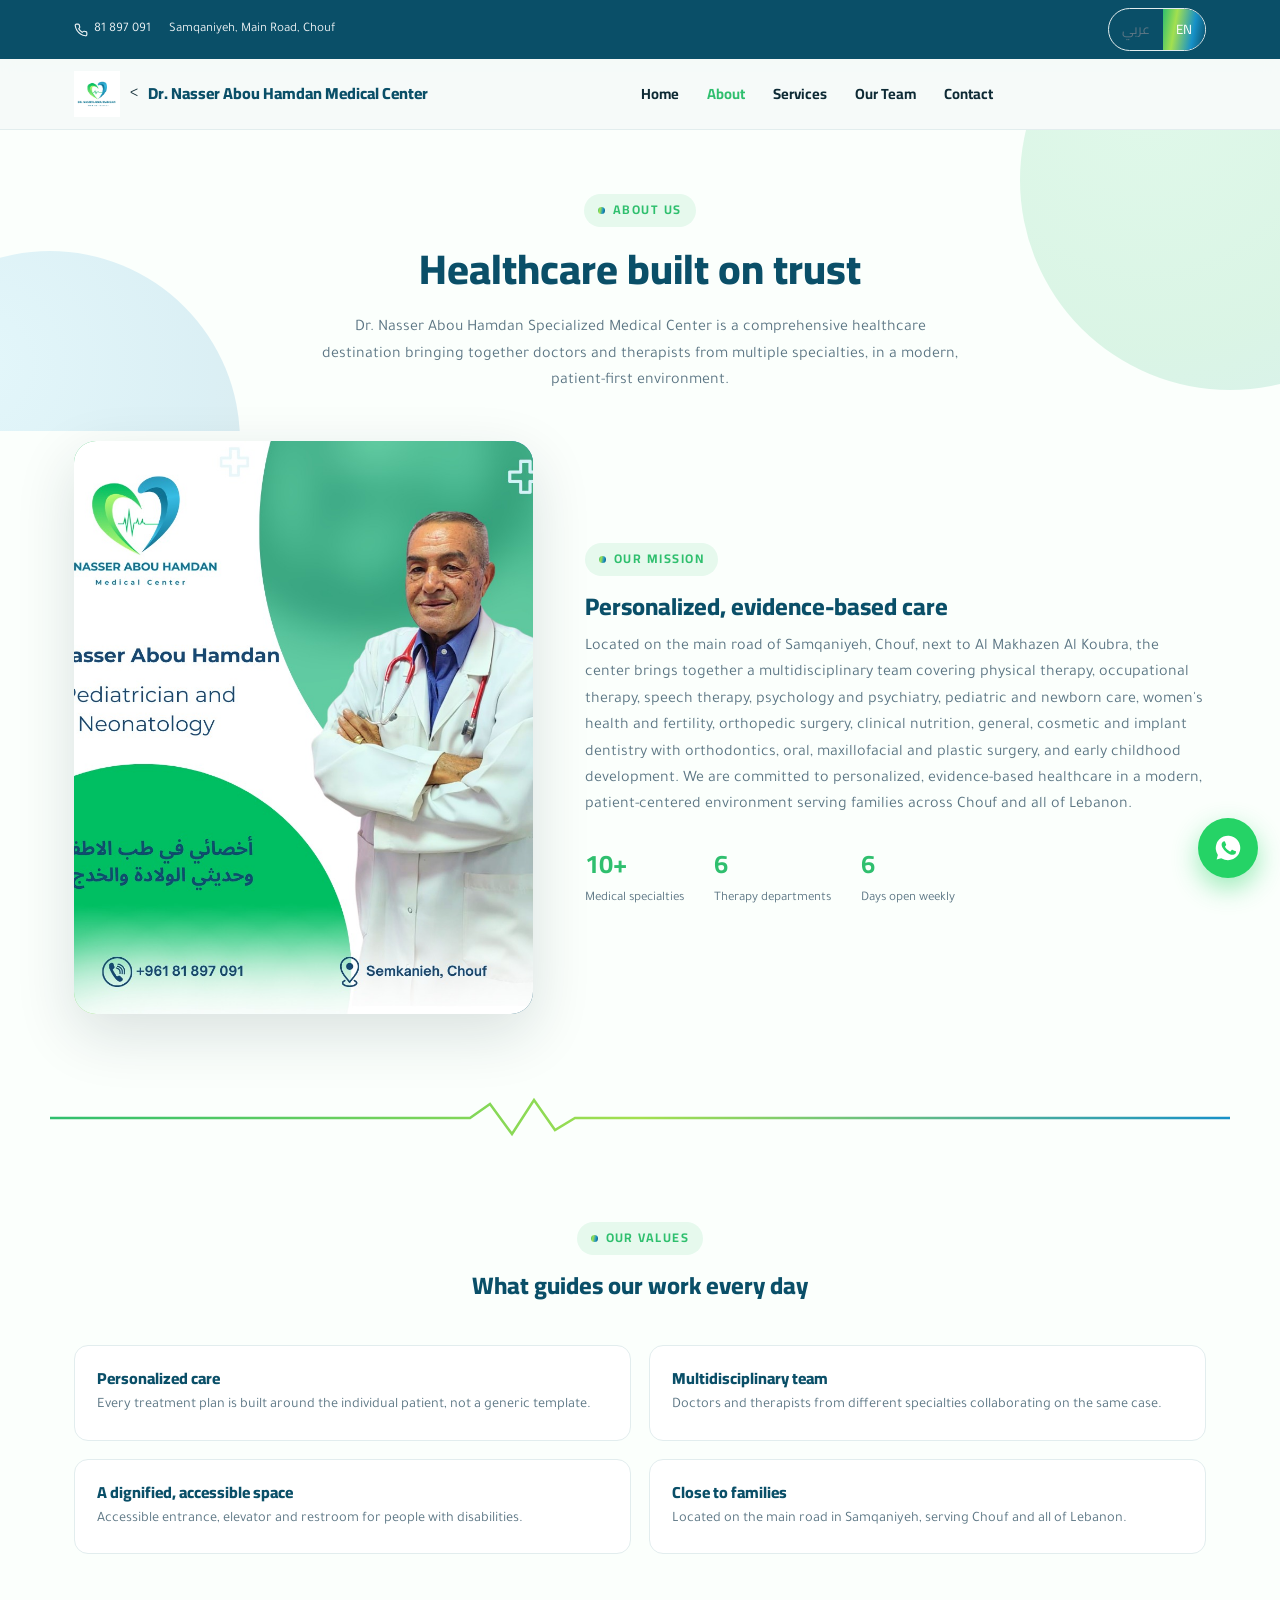
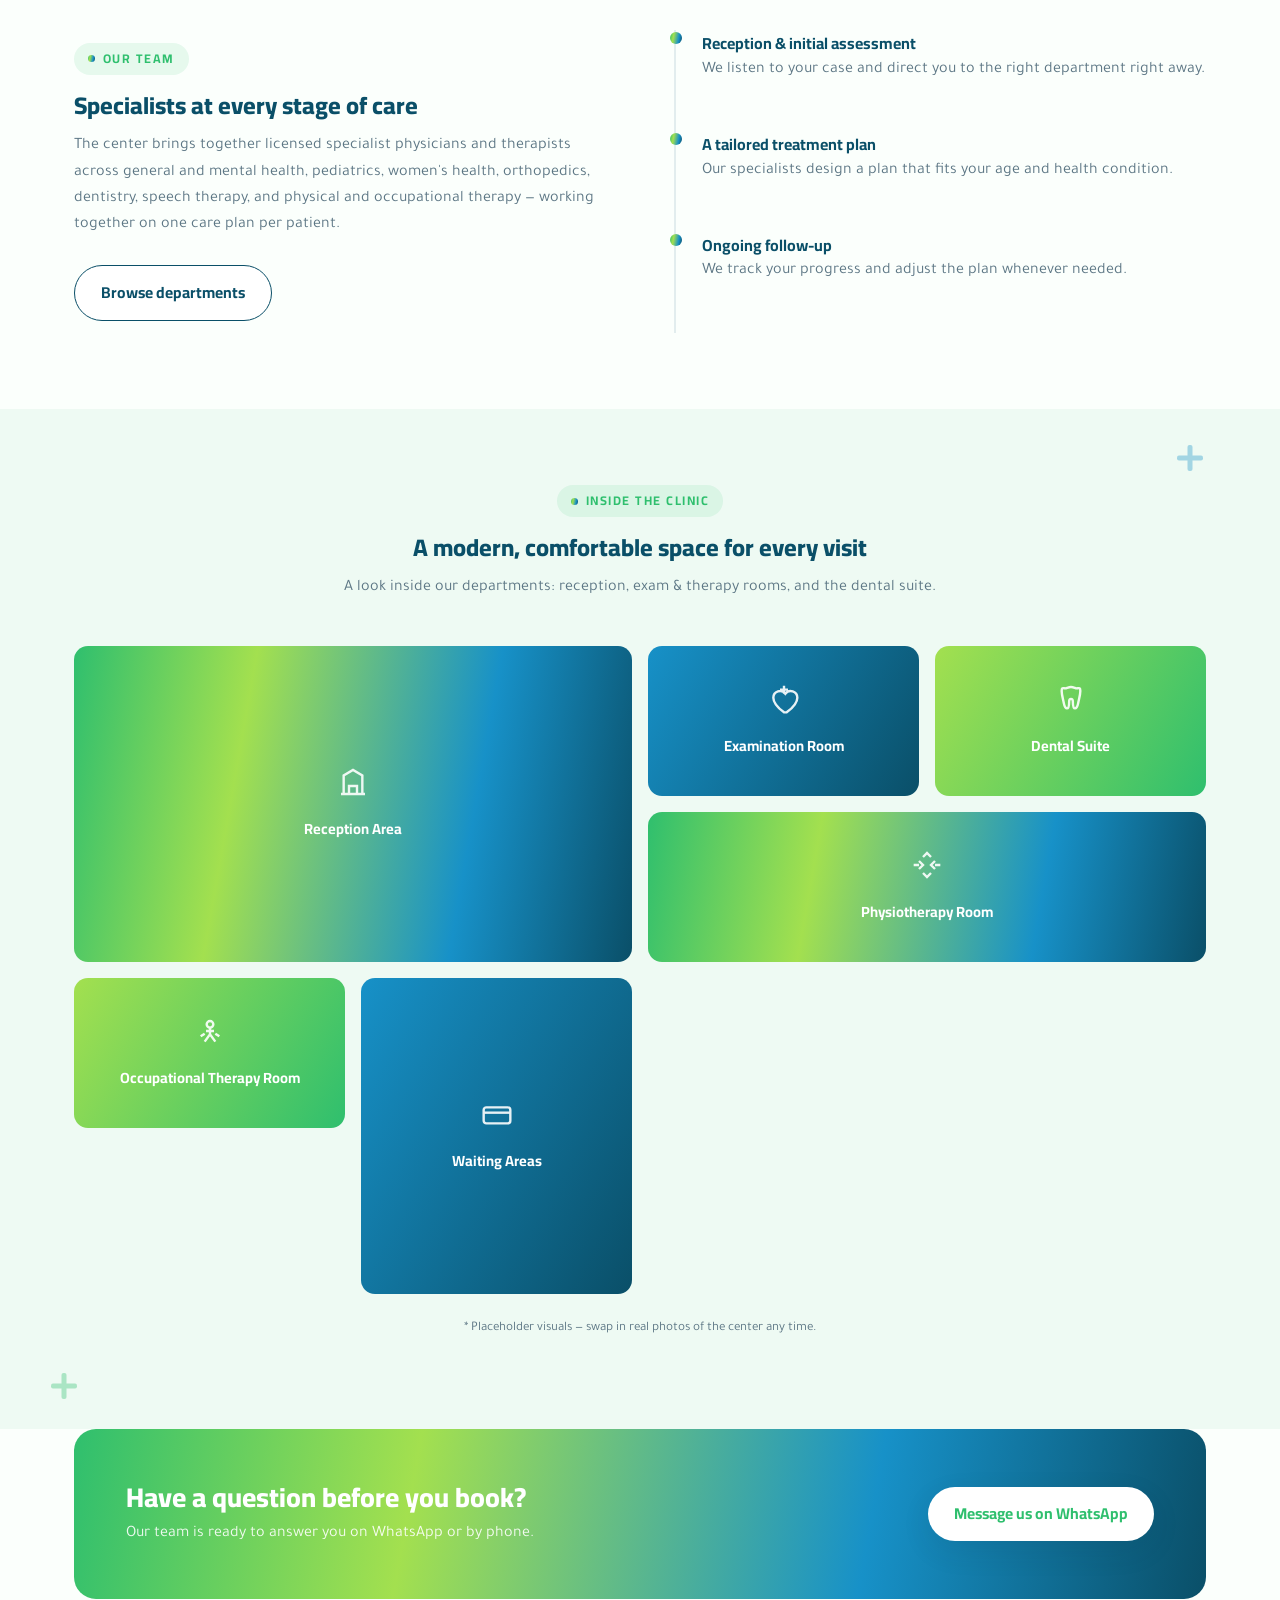
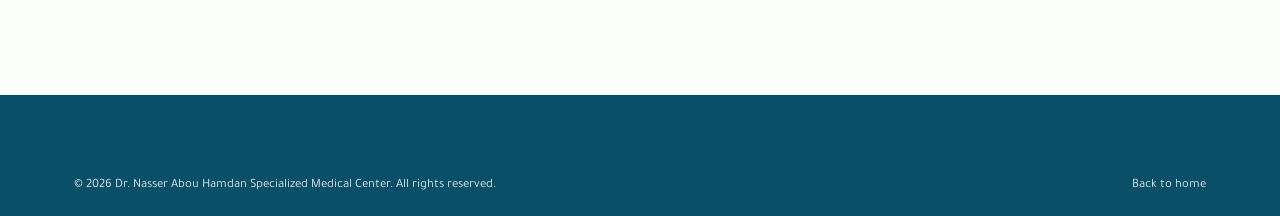
==== commit b89f6ba4: "Final 2" ====
--- a/about.html
+++ b/about.html
@@ -29,9 +29,11 @@
 <nav class="mainnav">
   <div class="container">
     <a href="index.html" class="brand">
-      <img src="assets/logo.png" alt="logo">
-      <span class="brand-text" data-ar="د. ناصر أبو حمدان" data-en="Dr. Nasser Abou Hamdan">Dr. Nasser Abou Hamdan<span data-ar="مركز طبي تخصصي" data-en="Specialized Medical Center">Specialized Medical Center</span>
-      </span>
+      <img src="assets/logo.jpeg" alt="logo">
+      <<span class="brand-text" data-ar="مركز د. ناصر أبو حمدان الطبي" data-en="Dr. Nasser Abou Hamdan Medical Center">
+  Dr. Nasser Abou Hamdan
+  <span data-ar="مركز طبي تخصصي" data-en="Specialized Medical Center">Specialized Medical Center</span>
+</span>
     </a>
     <div class="navlinks">
       <a href="index.html" data-page="home" data-ar="الرئيسية" data-en="Home">Home</a>
@@ -71,7 +73,7 @@
 <section style="padding-top:10px;">
   <div class="container">
     <div class="about-split">
-      <div class="about-photo"><img src="assets/logo.png" alt="Dr. Nasser Abou Hamdan Medical Center"></div>
+      <div class="about-photo"><img src="assets/team/nasser_pediatrician.jpg" alt="Dr. Nasser Abou Hamdan Medical Center"></div>
       <div>
         <div class="eyebrow"><span class="dot"></span><span data-ar="رسالتنا" data-en="Our Mission">Our Mission</span></div>
         <h2 data-ar="رعاية شخصية، مبنية على أسس علمية" data-en="Personalized, evidence-based care">Personalized, evidence-based care</h2>
